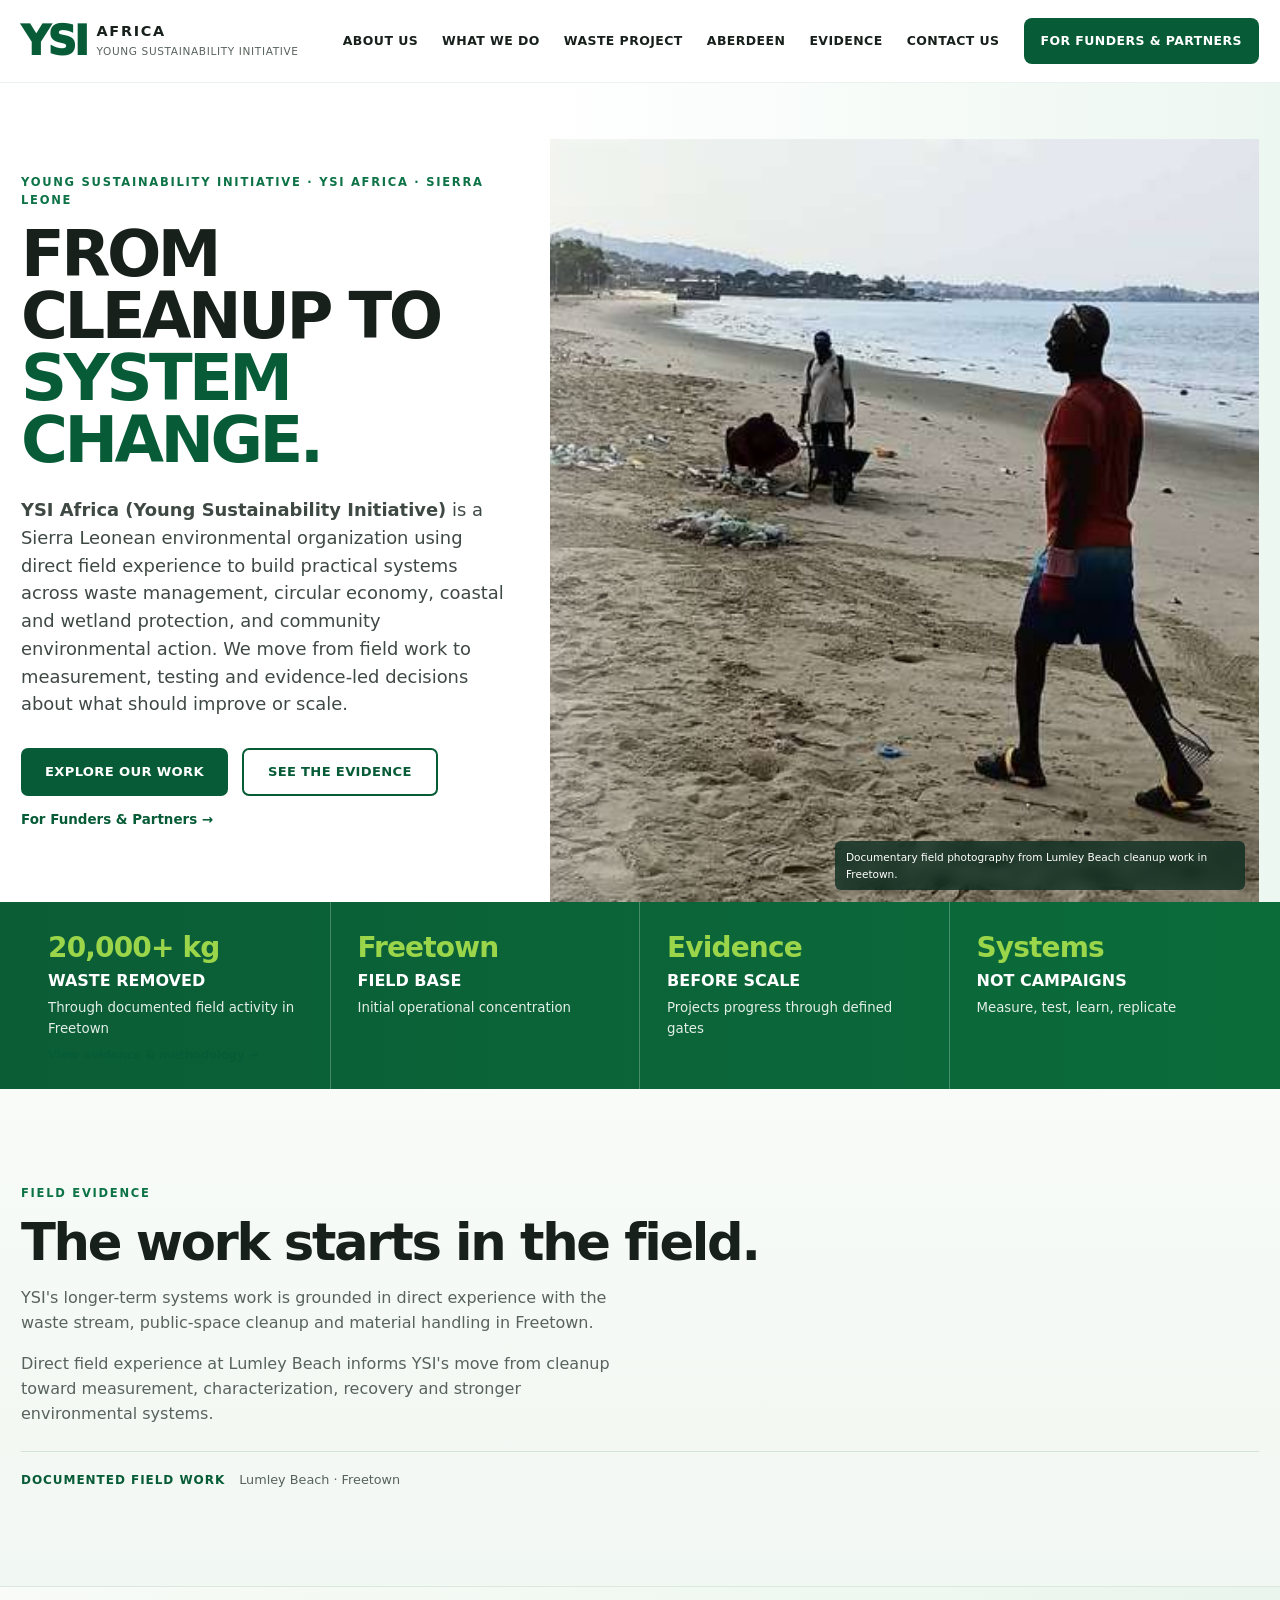
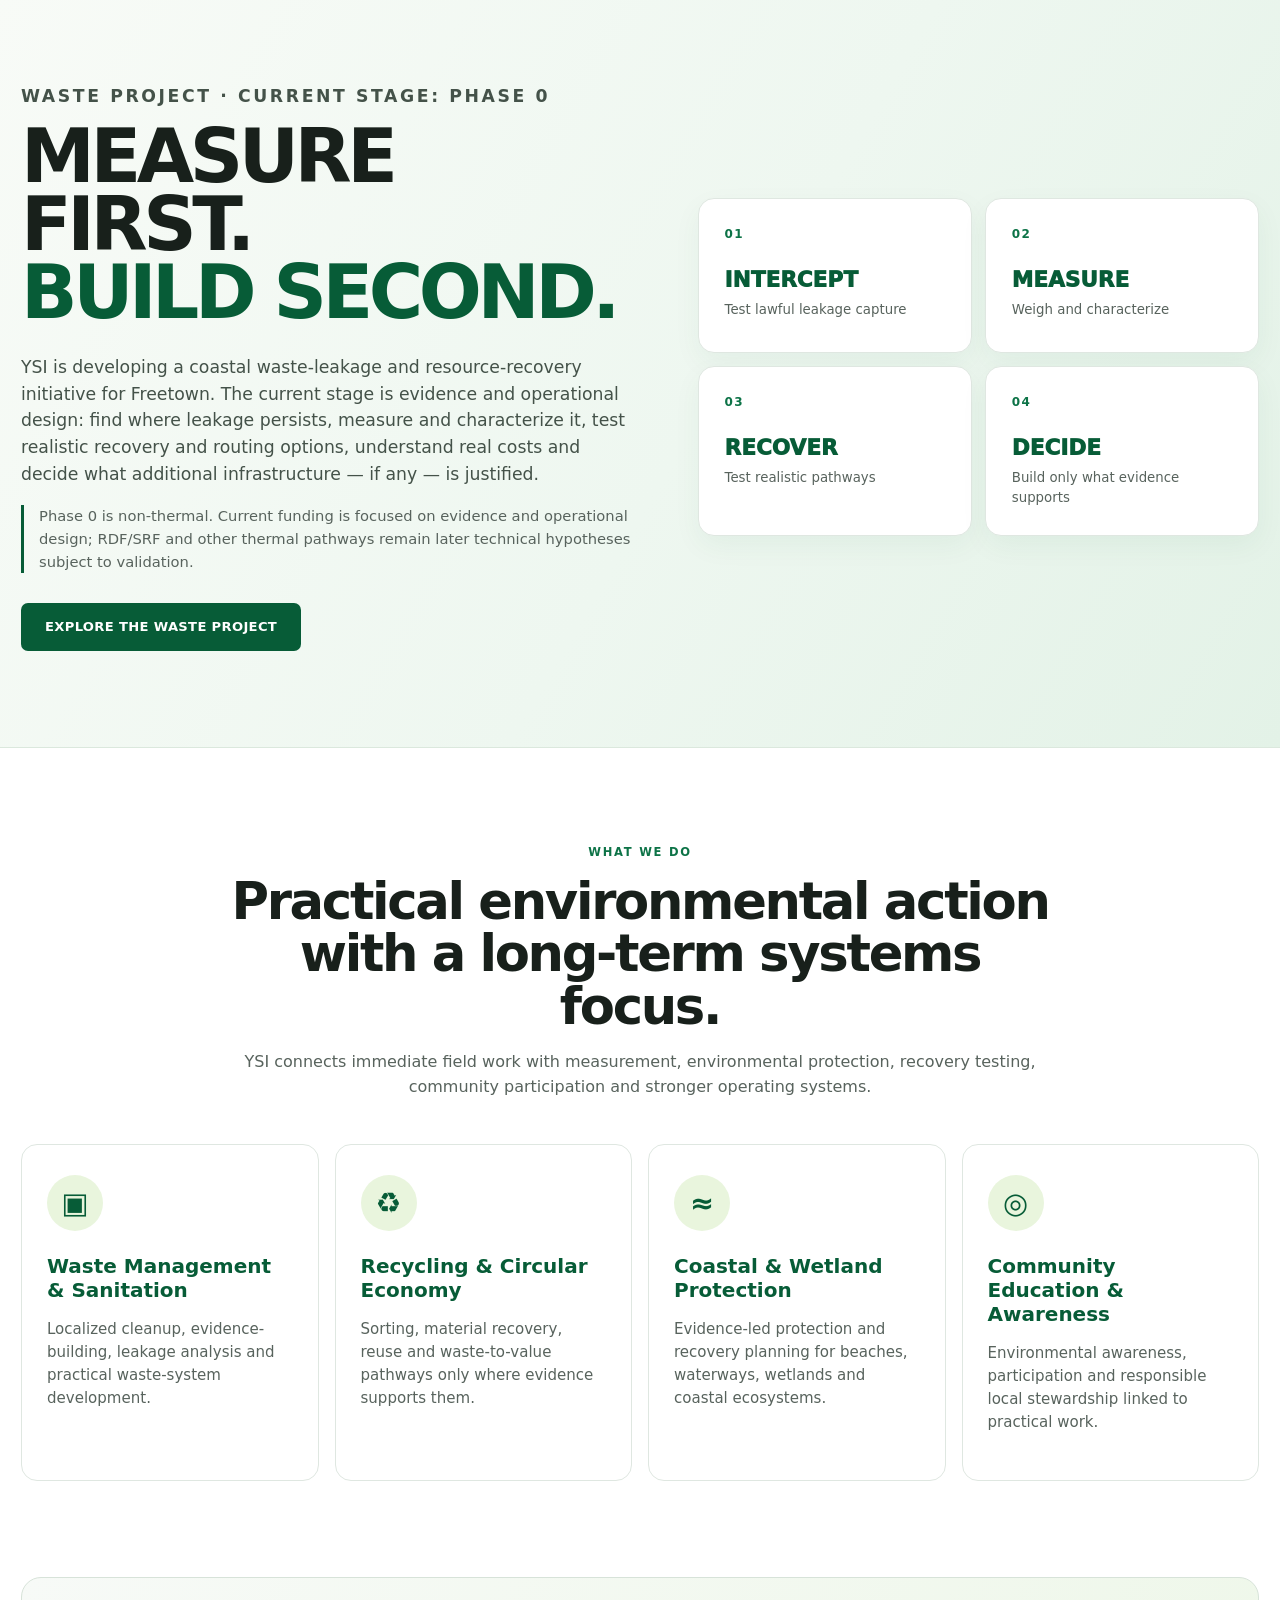
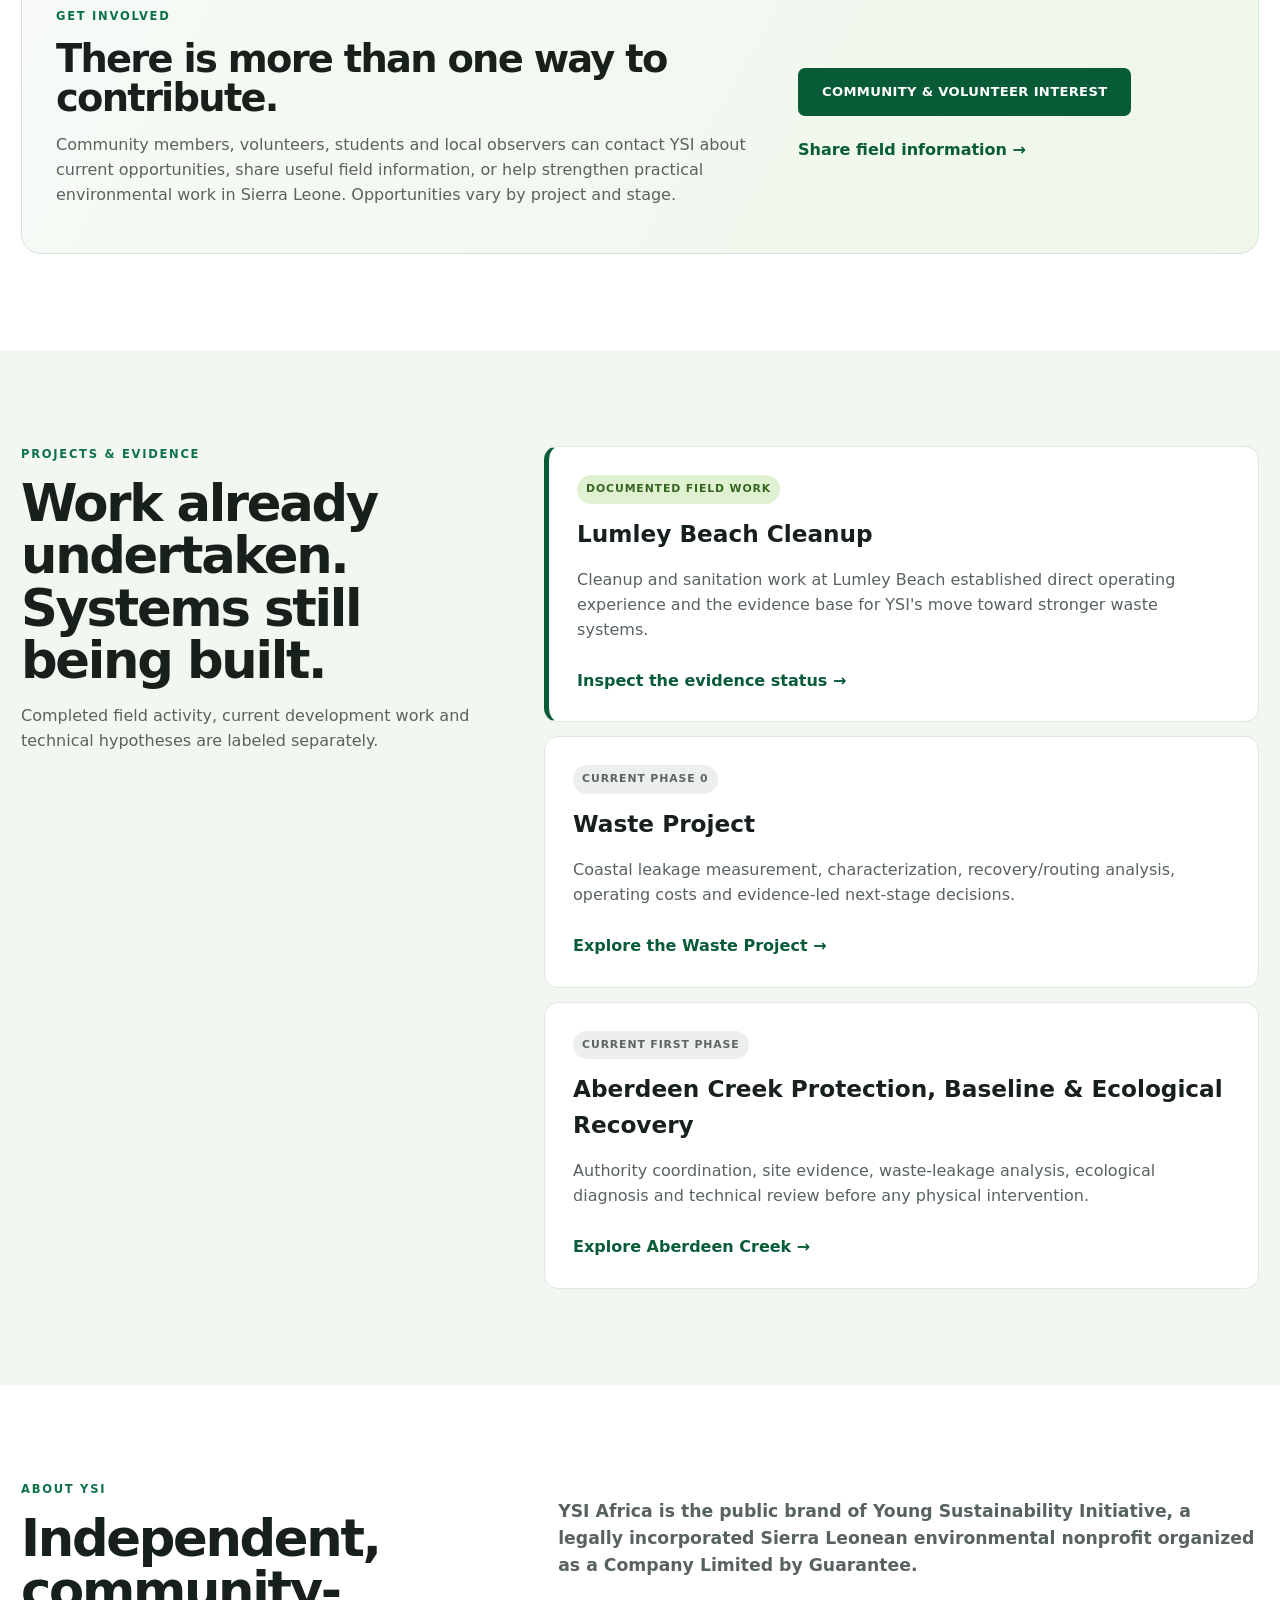
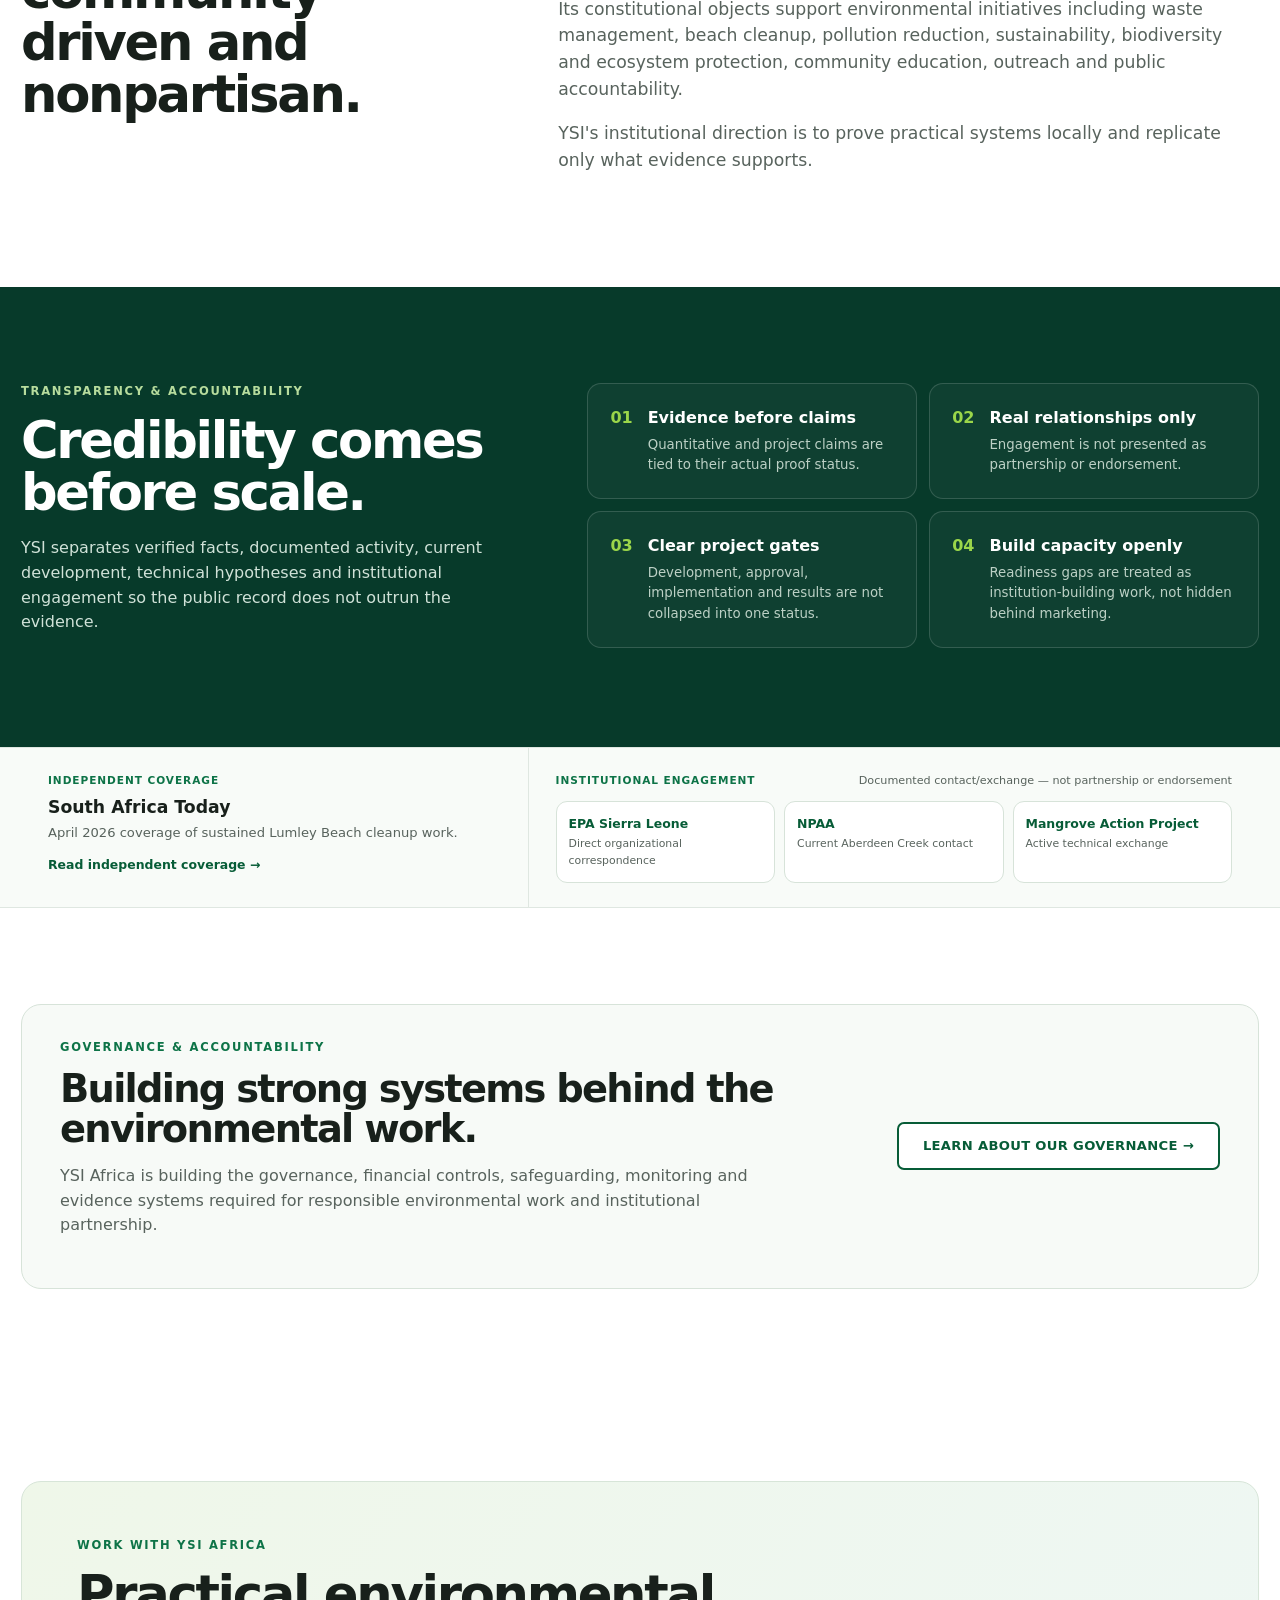
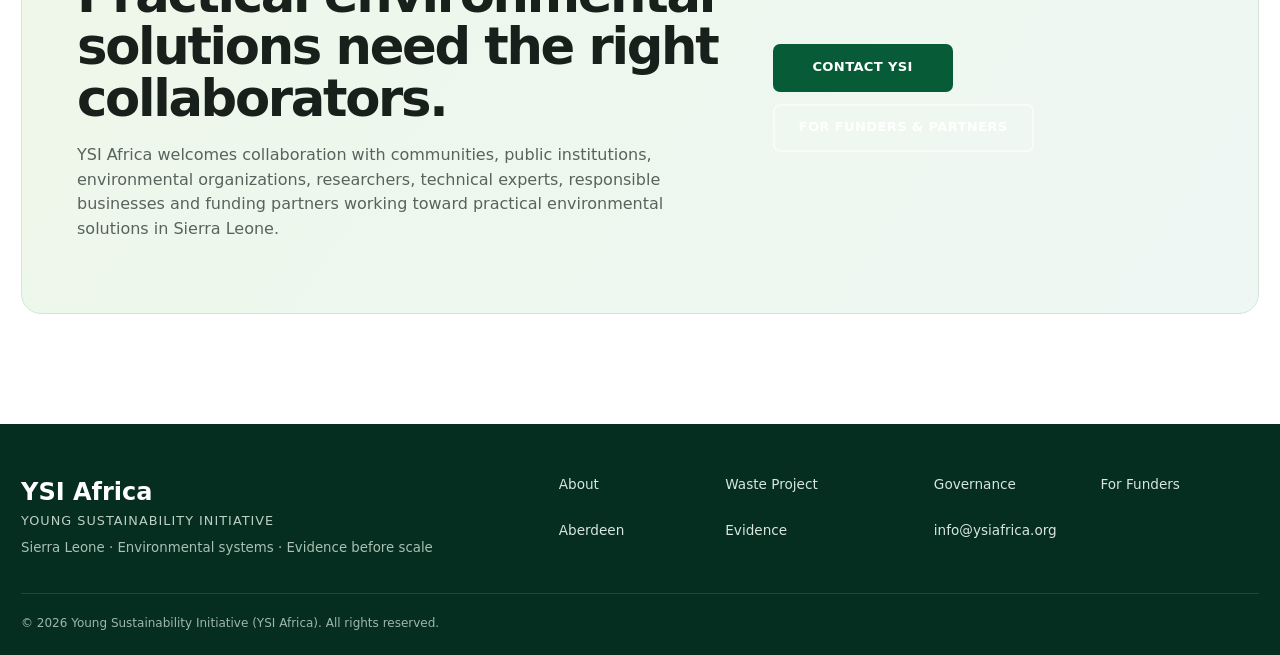
==== index.html @ 21063777 "Remove orphan image copy and donation disclaimers" ====
<!doctype html>
<html lang="en">
<head>
  <meta charset="utf-8">
  <meta name="viewport" content="width=device-width, initial-scale=1">
  <title>YSI Africa Sierra Leone | Young Sustainability Initiative</title>
  <meta name="description" content="Young Sustainability Initiative (YSI Africa) is a Sierra Leonean environmental nonprofit moving from documented field cleanup toward measurable waste, circular-economy, coastal and wetland systems in Freetown.">
  <meta name="robots" content="index,follow,max-image-preview:large,max-snippet:-1,max-video-preview:-1">
  <meta name="theme-color" content="#075c37">
  <link rel="canonical" href="https://ysiafrica.org/">
  <link rel="icon" href="/assets/images/favicon.svg" type="image/svg+xml">
  <link rel="stylesheet" href="styles.css?v=20260903-clean2">
  <link rel="stylesheet" href="flagship.css">
  <meta property="og:site_name" content="YSI Africa">
  <meta property="og:title" content="YSI Africa Sierra Leone | Young Sustainability Initiative">
  <meta property="og:description" content="From cleanup to system change: evidence-led environmental systems for Sierra Leone.">
  <meta property="og:type" content="website">
  <meta property="og:url" content="https://ysiafrica.org/">
  <meta property="og:image" content="https://ysiafrica.org/assets/images/ysi-hero-real.jpg?v=20260902realhero1">
  <meta name="twitter:card" content="summary_large_image">
  <meta name="twitter:title" content="YSI Africa Sierra Leone | Young Sustainability Initiative">
  <meta name="twitter:description" content="From cleanup to system change: evidence-led environmental systems for Sierra Leone.">
  <meta name="twitter:image" content="https://ysiafrica.org/assets/images/ysi-hero-real.jpg?v=20260902realhero1">
  <script type="application/ld+json">
  {
    "@context":"https://schema.org",
    "@graph":[
      {
        "@type":"NonprofitOrganization",
        "@id":"https://ysiafrica.org/#organization",
        "name":"Young Sustainability Initiative",
        "alternateName":"YSI Africa",
        "legalName":"Young Sustainability Initiative",
        "disambiguatingDescription":"Sierra Leone environmental organization operating publicly as YSI Africa; unrelated to other organizations and companies using the acronym YSI.",
        "url":"https://ysiafrica.org/",
        "logo":"https://ysiafrica.org/assets/images/favicon.svg",
        "image":"https://ysiafrica.org/assets/images/ysi-hero-real.jpg",
        "email":"info@ysiafrica.org",
        "sameAs":["https://www.linkedin.com/company/shea-salone/"],
        "founder":{"@type":"Person","name":"Trevor Young","sameAs":["https://www.linkedin.com/in/trevor-young-184b0017"]},
        "subjectOf":{"@type":"NewsArticle","headline":"Young Volunteers Clear 100 Days of Plastic Waste from Freetown’s Lumley Beach in Fight Against Pollution","url":"https://southafricatoday.net/africa/young-volunteers-clear-100-days-of-plastic-waste-from-freetowns-lumley-beach-in-fight-against-pollution/","datePublished":"2026-04-12","publisher":{"@type":"Organization","name":"South Africa Today"}},
        "description":"YSI Africa is the public brand of Young Sustainability Initiative, a Sierra Leonean environmental nonprofit building practical environmental systems from field evidence.",
        "areaServed":{"@type":"Country","name":"Sierra Leone"},
        "knowsAbout":["Waste management","Sanitation","Recycling","Circular economy","Coastal protection","Wetland protection","Environmental education","Resource recovery"]
      },
      {"@type":"WebSite","@id":"https://ysiafrica.org/#website","url":"https://ysiafrica.org/","name":"YSI Africa","alternateName":"Young Sustainability Initiative Sierra Leone","publisher":{"@id":"https://ysiafrica.org/#organization"},"inLanguage":"en"},
      {"@type":"WebPage","@id":"https://ysiafrica.org/#webpage","url":"https://ysiafrica.org/","name":"YSI Africa Sierra Leone | Young Sustainability Initiative","isPartOf":{"@id":"https://ysiafrica.org/#website"},"about":{"@id":"https://ysiafrica.org/#organization"},"inLanguage":"en"}
    ]
  }
  </script>
  <style>
    .institutional-proof-strip{background:#f8fbf8;border-bottom:1px solid var(--line)}
    .institutional-proof-grid{display:grid;grid-template-columns:.82fr 1.18fr}.coverage-proof,.engagement-proof{padding:24px 27px}.coverage-proof{border-right:1px solid var(--line)}
    .coverage-proof small,.engagement-head small{display:block;color:var(--green2);font-weight:900;text-transform:uppercase;letter-spacing:.09em;font-size:.66rem}.coverage-proof strong,.coverage-proof span{display:block}.coverage-proof strong{font-size:1.08rem;margin-top:5px}.coverage-proof span{color:var(--muted);font-size:.82rem;margin:3px 0 8px}.coverage-proof a{color:var(--green);font-weight:900;text-decoration:none;font-size:.78rem}
    .engagement-head{display:flex;align-items:baseline;justify-content:space-between;gap:15px;margin-bottom:11px}.engagement-head span{color:var(--muted);font-size:.7rem}.engagement-chips{display:grid;grid-template-columns:repeat(3,1fr);gap:9px}.engagement-chips>span{border:1px solid #d7e3d9;background:#fff;border-radius:11px;padding:12px}.engagement-chips b,.engagement-chips em{display:block}.engagement-chips b{color:var(--green);font-size:.78rem}.engagement-chips em{font-style:normal;color:var(--muted);font-size:.68rem;margin-top:3px}
    .impact-evidence-link{display:block;margin-top:8px;color:var(--green);font-size:.72rem;font-weight:900;text-decoration:none}.funder-readiness-home{background:#fff}.funder-readiness-card{border:1px solid #cdddcf;background:linear-gradient(120deg,#eef7e9,#f5faf5);border-radius:22px;padding:42px;display:grid;grid-template-columns:1.2fr .8fr;gap:40px;align-items:center}.funder-readiness-card h2{font-size:clamp(2rem,3.5vw,3.15rem)}.funder-readiness-card p:last-child{color:var(--muted);max-width:760px}.funder-readiness-actions{display:grid;gap:10px;justify-items:start}
    @media(max-width:1040px){.institutional-proof-grid,.funder-readiness-card{grid-template-columns:1fr}.coverage-proof{border-right:0;border-bottom:1px solid var(--line)}}
    @media(max-width:760px){.engagement-chips{grid-template-columns:1fr}.engagement-head{display:block}.engagement-head span{display:block;margin-top:4px}.coverage-proof,.engagement-proof{padding:20px}.funder-readiness-card{padding:28px 24px}}
  </style>
</head>
<body>
<a class="skip-link" href="#main">Skip to content</a>
<header class="header">
  <div class="wrap nav-wrap">
    <a class="brand" href="#top" aria-label="YSI Africa home"><span class="brand-ysi">YSI</span><span class="brand-africa">AFRICA</span><span class="brand-name">Young Sustainability Initiative</span></a>
    <button class="menu" aria-expanded="false" aria-controls="nav">Menu</button>
    <nav id="nav" class="nav" aria-label="Main navigation"><a href="about.html">About Us</a><a href="#work">What We Do</a><a href="flagship.html">Waste Project</a><a href="aberdeen.html">Aberdeen</a><a href="evidence.html">Evidence</a><a href="governance.html">Governance & Accountability</a><a class="nav-cta" href="funders.html">For Funders</a><a href="mailto:info@ysiafrica.org?subject=YSI%20Africa%20Inquiry">Contact Us</a></nav>
  </div>
</header>

<main id="main">
  <section class="hero" id="top">
    <div class="wrap hero-grid">
      <div class="hero-copy">
        <p class="eyebrow">Young Sustainability Initiative · YSI Africa · Sierra Leone</p>
        <h1>From cleanup to <span>system change.</span></h1>
        <p class="intro"><strong>YSI Africa (Young Sustainability Initiative)</strong> is a Sierra Leonean environmental organization using direct field experience to build measurable systems for waste interception, recovery, coastal protection and environmental learning. Its public record includes 20,000+ kg of waste removed through field activity in Freetown; the evidence page discloses the current proof status and the stronger monitoring standard now being built.</p>
        <div class="actions"><a class="btn btn-primary" href="funders.html">For Funders</a><a class="btn btn-secondary" href="evidence.html">See the Evidence</a></div>
      </div>
      <figure class="hero-photo"><img class="field-hero-image" src="/assets/images/ysi-hero-real.jpg" alt="Documentary field cleanup work at Lumley Beach in Freetown" loading="eager" decoding="async" fetchpriority="high"><figcaption>Documentary field photography from Lumley Beach cleanup work in Freetown.</figcaption></figure>
    </div>
  </section>

  <section class="impact-strip" id="impact" aria-label="Impact and operating priorities">
    <div class="wrap impact-grid">
      <div class="impact-item verified"><strong>20,000+ kg</strong><span>Waste removed</span><small>YSI public impact claim · evidence chain under reconstruction</small><a class="impact-evidence-link" href="evidence.html#impact-dossier">View the evidence →</a></div>
      <div class="impact-item"><strong>Freetown</strong><span>Field base</span><small>Initial operational concentration</small></div>
      <div class="impact-item"><strong>Evidence</strong><span>Before scale</span><small>Projects progress through defined gates</small></div>
      <div class="impact-item"><strong>Systems</strong><span>Not campaigns</span><small>Measure, test, learn, replicate</small></div>
    </div>
  </section>

  <section class="institutional-proof-strip" aria-label="Independent coverage and institutional engagement">
    <div class="wrap institutional-proof-grid">
      <div class="coverage-proof"><small>Independent coverage</small><strong>South Africa Today</strong><span>April 2026 coverage of sustained Lumley Beach cleanup work.</span><a href="https://southafricatoday.net/africa/young-volunteers-clear-100-days-of-plastic-waste-from-freetowns-lumley-beach-in-fight-against-pollution/" target="_blank" rel="noopener">Read independent coverage →</a></div>
      <div class="engagement-proof"><div class="engagement-head"><small>Institutional engagement</small><span>Documented contact/exchange — not partnership or endorsement</span></div><div class="engagement-chips"><span><b>EPA Sierra Leone</b><em>Direct organizational correspondence</em></span><span><b>NPAA</b><em>Current Aberdeen Creek contact</em></span><span><b>Mangrove Action Project</b><em>Active technical exchange</em></span></div></div>
    </div>
  </section>

  <section class="section field-evidence" aria-labelledby="field-evidence-title">
    <div class="wrap">
      <div class="field-evidence-copy"><p class="eyebrow">Field evidence</p><h2 id="field-evidence-title">The work starts in the field.</h2><p class="lede">YSI's longer-term systems work is grounded in direct experience with the waste stream, public-space cleanup and material handling in Freetown.</p><p>Direct field experience at Lumley Beach informs YSI's move from cleanup toward measurement, characterization, recovery and stronger environmental systems.</p><div class="field-proof"><strong>Documented field work</strong><span>Lumley Beach · Freetown</span></div></div>
      
    </div>
  </section>

  <section class="section flagship-home" aria-labelledby="flagship-home-title">
    <div class="wrap flagship-home-grid">
      <div class="flagship-home-copy"><p class="eyebrow">Waste Project · Current stage: Phase 0</p><h2 id="flagship-home-title">Measure first.<br><span>Build second.</span></h2><p>YSI is developing a coastal waste-leakage and resource-recovery initiative for Freetown. The current stage is evidence and operational design: find where leakage persists, measure and characterize it, test realistic recovery and routing options, understand real costs and decide what additional infrastructure — if any — is justified.</p><p class="flagship-home-note">Phase 0 is non-thermal. Current funding is focused on evidence and operational design; RDF/SRF and other thermal pathways remain later technical hypotheses subject to validation.</p><div class="actions"><a class="btn btn-primary" href="flagship.html">Explore the Waste Project</a></div></div>
      <div class="flagship-home-flow" aria-label="Waste Project process summary"><div><strong>01</strong><span>Intercept</span><small>Test lawful leakage capture</small></div><div><strong>02</strong><span>Measure</span><small>Weigh and characterize</small></div><div><strong>03</strong><span>Recover</span><small>Test realistic pathways</small></div><div><strong>04</strong><span>Decide</span><small>Build only what evidence supports</small></div></div>
    </div>
  </section>

  <section class="section" id="work">
    <div class="wrap"><div class="section-head"><p class="eyebrow">What we do</p><h2>Practical environmental action with a long-term systems focus.</h2><p>YSI connects immediate field work with measurement, environmental protection, recovery testing, community participation and stronger operating systems.</p></div>
      <div class="cards four"><article class="card"><div class="icon">▣</div><h3>Waste Management & Sanitation</h3><p>Localized cleanup, evidence-building, leakage analysis and practical waste-system development.</p></article><article class="card"><div class="icon">♻</div><h3>Recycling & Circular Economy</h3><p>Sorting, material recovery, reuse and waste-to-value pathways only where evidence supports them.</p></article><article class="card"><div class="icon">≈</div><h3>Coastal & Wetland Protection</h3><p>Evidence-led protection and recovery planning for beaches, waterways, wetlands and coastal ecosystems.</p></article><article class="card"><div class="icon">◎</div><h3>Community Education & Awareness</h3><p>Environmental awareness, participation and responsible local stewardship linked to practical work.</p></article></div>
    </div>
  </section>

  <section class="section soft" id="projects">
    <div class="wrap project-layout"><div><p class="eyebrow">Projects & evidence</p><h2>Work already undertaken. Systems still being built.</h2><p class="lede">Completed field activity, current development work and technical hypotheses are labeled separately.</p></div>
      <div class="project-stack"><article class="project featured"><span class="pill">Documented field work</span><h3>Lumley Beach Cleanup</h3><p>Cleanup and sanitation work at Lumley Beach established direct operating experience and the evidence base for YSI's move toward stronger waste systems.</p><a class="text-link" href="evidence.html#impact-dossier">Inspect the evidence status →</a></article><article class="project"><span class="pill dev">Current first phase</span><h3>Aberdeen Creek Protection, Baseline & Ecological Recovery</h3><p>Authority coordination, site evidence, waste-leakage analysis, ecological diagnosis and technical review before any physical intervention.</p><a class="text-link" href="aberdeen.html">Explore Aberdeen Creek →</a></article><article class="project"><span class="pill dev">Current Phase 0</span><h3>Waste Project</h3><p>Coastal leakage measurement, characterization, recovery/routing analysis, operating costs and evidence-led next-stage decisions.</p><a class="text-link" href="flagship.html">Explore the Waste Project →</a></article></div>
    </div>
  </section>

  <section class="section" id="about"><div class="wrap split"><div><p class="eyebrow">About YSI</p><h2>Independent, community-driven and nonpartisan.</h2></div><div class="body-copy"><p><strong>YSI Africa is the public brand of Young Sustainability Initiative, a legally incorporated Sierra Leonean environmental nonprofit organized as a Company Limited by Guarantee.</strong></p><p>Its constitutional objects support environmental initiatives including waste management, beach cleanup, pollution reduction, sustainability, biodiversity and ecosystem protection, community education, outreach and public accountability.</p><p>YSI's institutional direction is to prove practical systems locally and replicate only what evidence supports.</p></div></div></section>

  <section class="section dark" id="transparency"><div class="wrap transparency-grid"><div><p class="eyebrow light">Transparency & accountability</p><h2>Credibility comes before scale.</h2><p>YSI separates verified facts, documented activity, current development, technical hypotheses and institutional engagement so the public record does not outrun the evidence.</p></div><div class="principles"><div><b>01</b><span><strong>Evidence before claims</strong><small>Quantitative and project claims are tied to their actual proof status.</small></span></div><div><b>02</b><span><strong>Real relationships only</strong><small>Engagement is not presented as partnership or endorsement.</small></span></div><div><b>03</b><span><strong>Clear project gates</strong><small>Development, approval, implementation and results are not collapsed into one status.</small></span></div><div><b>04</b><span><strong>Build capacity openly</strong><small>Readiness gaps are treated as institution-building work, not hidden behind marketing.</small></span></div></div></div></section>

  <section class="section funder-readiness-home"><div class="wrap funder-readiness-card"><div><p class="eyebrow">Governance & accountability</p><h2>Can YSI receive institutional funding and account for it?</h2><p>Review YSI's legal record, leadership, internal controls, safeguarding, monitoring architecture, open readiness items and forwardable funder materials in one place.</p></div><div class="funder-readiness-actions"><a class="btn btn-primary" href="governance.html">Governance & Accountability</a><a class="btn btn-secondary" href="funders.html">For Funders</a></div></div></section>

  <section class="section contact" id="contact"><div class="wrap contact-box"><div><p class="eyebrow">Institutional contact</p><h2>Funding, technical partnership and due diligence.</h2><p>Institutional funders, technical experts, public institutions, research organizations and responsible private-sector counterparts can begin through YSI's dedicated funder pathway or organizational inbox.</p></div><div class="contact-actions"><a class="btn btn-primary light-btn" href="funders.html#partner">Institutional inquiry</a><a class="btn btn-secondary" href="mailto:info@ysiafrica.org?subject=YSI%20Africa%20Inquiry">Email YSI</a><span>info@ysiafrica.org</span></div></div></section>
</main>

<footer class="footer"><div class="wrap footer-grid"><div><strong>YSI Africa</strong><span>Young Sustainability Initiative</span><small>Sierra Leone · Environmental systems · Evidence before scale</small></div><div class="footer-links"><a href="about.html">About</a><a href="flagship.html">Waste Project</a><a href="aberdeen.html">Aberdeen</a><a href="evidence.html">Evidence</a></div><div class="footer-links"><a href="governance.html">Governance</a><a href="funders.html">For Funders</a><a href="mailto:info@ysiafrica.org">info@ysiafrica.org</a></div></div><div class="wrap copyright">© 2026 Young Sustainability Initiative (YSI Africa). All rights reserved.</div></footer>
<script src="script.js?v=20260903-clean2"></script>
</body>
</html>
---- styles.css ----
:root{--green:#075c37;--green2:#0d7347;--dark:#073a2a;--lime:#9bd64a;--ink:#18201b;--muted:#58635d;--line:#dfe7e1;--soft:#f3f7f2;--white:#fff;--max:1280px}*{box-sizing:border-box}html{scroll-behavior:smooth}body{margin:0;font-family:Inter,ui-sans-serif,system-ui,-apple-system,BlinkMacSystemFont,"Segoe UI",sans-serif;color:var(--ink);background:#fff;line-height:1.55}a{color:inherit}.wrap{width:min(var(--max),calc(100% - 42px));margin:auto}.skip-link{position:absolute;left:-9999px}.skip-link:focus{left:16px;top:16px;z-index:99;background:#fff;padding:10px 14px;border-radius:10px}.header{position:sticky;top:0;z-index:20;background:rgba(255,255,255,.95);backdrop-filter:blur(12px);border-bottom:1px solid rgba(7,92,55,.08)}.nav-wrap{min-height:82px;display:flex;align-items:center;justify-content:space-between;gap:24px}.brand{text-decoration:none;display:grid;grid-template-columns:auto auto;column-gap:10px;align-items:center;line-height:.9}.brand-ysi{grid-row:1/3;color:var(--green);font-size:2.5rem;font-weight:950;letter-spacing:-.06em}.brand-africa{font-size:.9rem;font-weight:900;letter-spacing:.12em}.brand-name{font-size:.66rem;color:var(--muted);text-transform:uppercase;letter-spacing:.06em;margin-top:5px}.nav{display:flex;align-items:center;gap:24px;font-size:.78rem;font-weight:800;text-transform:uppercase;letter-spacing:.035em}.nav a{text-decoration:none}.nav a:hover{color:var(--green2)}.nav-cta{background:var(--green);color:#fff!important;padding:13px 17px;border-radius:8px}.menu{display:none;border:1px solid var(--line);background:#fff;border-radius:999px;padding:10px 14px;font-weight:800}.hero{padding:56px 0 0;background:linear-gradient(90deg,#fff 0,#fff 42%,#edf7f1 100%)}.hero-grid{display:grid;grid-template-columns:.82fr 1.18fr;min-height:530px;align-items:center;gap:36px}.hero-copy{padding:35px 0 70px}.eyebrow{text-transform:uppercase;letter-spacing:.15em;font-size:.72rem;font-weight:900;color:var(--green2);margin:0 0 13px}.hero h1{font-size:clamp(3rem,5vw,5.1rem);line-height:.97;letter-spacing:-.055em;margin:0 0 25px;text-transform:uppercase}.hero h1 span{color:var(--green)}.intro{font-size:1.12rem;max-width:650px;color:#3f4944}.actions{display:flex;gap:14px;flex-wrap:wrap;margin-top:30px}.btn{display:inline-flex;align-items:center;justify-content:center;min-height:48px;padding:0 24px;border-radius:7px;text-decoration:none;font-weight:900;text-transform:uppercase;letter-spacing:.025em;font-size:.82rem}.btn-primary{background:var(--green);color:#fff}.btn-secondary{border:2px solid var(--green);color:var(--green);background:#fff}.hero-photo{align-self:stretch;margin:0;position:relative;overflow:hidden;min-height:530px;background:#dfe9df}.hero-photo img{position:absolute;inset:0;width:100%;height:100%;object-fit:cover}.hero-photo:after{content:"";position:absolute;inset:0;background:linear-gradient(90deg,rgba(255,255,255,.28),transparent 25%)}.hero-photo figcaption{position:absolute;z-index:2;right:14px;bottom:12px;max-width:410px;background:rgba(4,39,27,.73);color:#fff;padding:8px 11px;border-radius:6px;font-size:.66rem;backdrop-filter:blur(6px)}.impact-strip{background:linear-gradient(90deg,#0b5d36,#0b6c3a);color:#fff}.impact-grid{display:grid;grid-template-columns:repeat(4,1fr)}.impact-item{padding:24px 27px;border-right:1px solid rgba(255,255,255,.25)}.impact-item:last-child{border-right:0}.impact-item strong,.impact-item span,.impact-item small{display:block}.impact-item strong{font-size:1.75rem;color:var(--lime);letter-spacing:-.03em}.impact-item span{font-weight:900;text-transform:uppercase}.impact-item small{color:#e3eee8;margin-top:4px}.section{padding:96px 0}.section-head{text-align:center;max-width:820px;margin:0 auto 45px}.section h2{font-size:clamp(2.2rem,4vw,3.7rem);line-height:1.02;letter-spacing:-.045em;margin:0 0 18px}.section-head>p:last-child,.lede,.body-copy,.project p{color:var(--muted)}.cards{display:grid;gap:16px}.four{grid-template-columns:repeat(4,1fr)}.card{border:1px solid var(--line);border-radius:16px;padding:30px 25px;background:#fff;min-height:270px}.icon{width:56px;height:56px;border-radius:50%;display:grid;place-items:center;background:#e9f5dd;color:var(--green);font-size:1.8rem;font-weight:900;margin-bottom:23px}.card h3{font-size:1.25rem;line-height:1.2;color:var(--green);margin:0 0 12px}.card p{color:var(--muted);font-size:.94rem}.soft{background:var(--soft)}.project-layout{display:grid;grid-template-columns:.78fr 1.22fr;gap:66px;align-items:start}.project-stack{display:grid;gap:14px}.project{background:#fff;border:1px solid var(--line);border-radius:14px;padding:28px}.project.featured{border-left:5px solid var(--green)}.project h3{font-size:1.45rem;margin:12px 0 7px}.pill{display:inline-block;background:#dff1d1;color:#35651e;border-radius:999px;padding:6px 9px;font-size:.68rem;font-weight:900;text-transform:uppercase;letter-spacing:.08em}.pill.alt{background:#d8efeb;color:#0d6254}.pill.dev{background:#ecefed;color:#5c6661}.split{display:grid;grid-template-columns:.8fr 1.2fr;gap:70px}.body-copy{font-size:1.08rem}.dark{background:var(--dark);color:#fff}.eyebrow.light{color:#b7dc9d}.transparency-grid{display:grid;grid-template-columns:.85fr 1.15fr;gap:70px;align-items:start}.dark p{color:#d0e2d8}.principles{display:grid;grid-template-columns:repeat(2,1fr);gap:12px}.principles>div{border:1px solid rgba(255,255,255,.15);border-radius:14px;padding:22px;display:flex;gap:15px;background:rgba(255,255,255,.035)}.principles b{color:var(--lime)}.principles strong,.principles small{display:block}.principles small{color:#bcd0c5;margin-top:4px}.contact{padding-bottom:110px}.contact-box{background:linear-gradient(125deg,#eff7e9,#eef7f4);border:1px solid #d7e5d8;border-radius:20px;padding:55px;display:grid;grid-template-columns:1.2fr .8fr;gap:50px;align-items:center}.contact-box p:last-child{color:var(--muted)}.contact-actions{display:grid;gap:12px;justify-items:start}.light-btn{min-width:180px}.contact-actions span{font-size:.9rem;color:var(--green);font-weight:800}.footer{background:#052d20;color:#fff;padding:50px 0 23px}.footer-grid{display:grid;grid-template-columns:1.2fr .8fr .8fr;gap:50px}.footer-grid strong,.footer-grid span,.footer-grid small{display:block}.footer-grid strong{font-size:1.5rem}.footer-grid span{font-size:.8rem;text-transform:uppercase;letter-spacing:.08em;color:#bdd0c4}.footer-grid small{color:#a9c0b3;margin-top:7px}.footer-links{display:grid;grid-template-columns:repeat(2,1fr);gap:8px}.footer-links a{text-decoration:none;color:#d8e6de;font-size:.85rem}.copyright{border-top:1px solid rgba(255,255,255,.12);margin-top:34px;padding-top:20px;color:#9fb7aa;font-size:.75rem}

/* Flagship project */
.flagship-hero{padding:82px 0 70px;background:linear-gradient(120deg,#f9fcf8 0,#eef7f0 60%,#dff0e3 100%)}.flagship-hero-grid{display:grid;grid-template-columns:1.25fr .75fr;gap:58px;align-items:center}.flagship-hero h1{font-size:clamp(3rem,6vw,5.7rem);line-height:.94;letter-spacing:-.06em;text-transform:uppercase;margin:0 0 26px}.flagship-hero h1 span{color:var(--green)}.flagship-intro{font-size:1.17rem;max-width:790px;color:#3f4d45}.flagship-tags{display:flex;flex-wrap:wrap;gap:8px;margin-top:27px}.flagship-tags span{border:1px solid #bfd5c4;background:rgba(255,255,255,.72);border-radius:999px;padding:8px 12px;font-size:.73rem;font-weight:900;text-transform:uppercase;letter-spacing:.05em;color:#315944}.flagship-callout{background:var(--dark);color:#fff;border-radius:24px;padding:38px;box-shadow:0 24px 60px rgba(6,56,34,.16)}.flagship-callout small{display:block;color:var(--lime);font-weight:900;letter-spacing:.12em;margin-bottom:13px}.flagship-callout strong{display:block;font-size:2rem;line-height:1.08;letter-spacing:-.035em}.flagship-callout p{color:#cfe0d6;margin-bottom:0}.tight-section{padding:55px 0}.flagship-split{align-items:start}.compact-copy p{margin-top:0;margin-bottom:18px}.flagship-head{max-width:900px}.step-num{font-size:.73rem;font-weight:950;letter-spacing:.1em;color:var(--green2);margin-bottom:26px}.flagship-cards .card{min-height:235px}.flagship-dark-grid{display:grid;grid-template-columns:.8fr 1.2fr;gap:70px;align-items:start}.flow-columns{display:grid;grid-template-columns:1fr 1fr;gap:14px}.flow-columns>div{border:1px solid rgba(255,255,255,.15);border-radius:16px;padding:27px;background:rgba(255,255,255,.04)}.flow-columns h3{color:var(--lime);text-transform:uppercase;letter-spacing:.05em;margin:0 0 10px}.flow-columns p{margin:0}.flagship-proof-grid{display:grid;grid-template-columns:.8fr 1.2fr;gap:70px;align-items:start}.clean-list{margin:0;padding:0;list-style:none;display:grid;gap:10px}.clean-list li{position:relative;padding:15px 18px 15px 47px;border:1px solid var(--line);border-radius:12px;background:#fff;color:#46554d}.clean-list li:before{content:"✓";position:absolute;left:17px;top:13px;color:var(--green);font-weight:950}.flagship-status{padding-top:40px;padding-bottom:110px}.text-link{display:inline-block;margin-top:10px;font-weight:900;color:var(--green);text-decoration:none}.text-link:hover{text-decoration:underline}

@media(max-width:1040px){.nav{gap:14px;font-size:.7rem}.hero-grid{grid-template-columns:1fr}.hero-copy{padding-bottom:30px}.hero-photo{min-height:480px}.four{grid-template-columns:repeat(2,1fr)}.project-layout,.split,.transparency-grid{grid-template-columns:1fr}.impact-grid{grid-template-columns:repeat(2,1fr)}.impact-item:nth-child(2){border-right:0}.contact-box{grid-template-columns:1fr}.flagship-hero-grid,.flagship-dark-grid,.flagship-proof-grid{grid-template-columns:1fr}.flagship-hero{padding-top:60px}.flow-columns{grid-template-columns:1fr 1fr}}
@media(max-width:760px){.wrap{width:min(var(--max),calc(100% - 28px))}.nav-wrap{min-height:70px}.brand-name{display:none}.brand-ysi{font-size:2rem}.menu{display:block}.nav{display:none;position:absolute;left:14px;right:14px;top:70px;flex-direction:column;align-items:stretch;background:#fff;border:1px solid var(--line);border-radius:14px;padding:14px;box-shadow:0 18px 45px rgba(0,0,0,.1)}.nav.open{display:flex}.nav a{padding:8px}.nav-cta{text-align:center}.hero{padding-top:26px}.hero-grid{gap:12px}.hero h1{font-size:clamp(2.7rem,14vw,4rem)}.hero-photo{min-height:330px}.hero-photo figcaption{left:8px;right:8px;font-size:.61rem}.impact-grid,.four,.principles,.footer-grid{grid-template-columns:1fr}.impact-item{border-right:0;border-bottom:1px solid rgba(255,255,255,.18)}.section{padding:72px 0}.project-layout,.split,.transparency-grid{gap:35px}.contact-box{padding:35px 25px}.footer-links{grid-template-columns:1fr 1fr}.flagship-hero{padding:48px 0}.flagship-hero-grid{gap:28px}.flagship-hero h1{font-size:clamp(2.65rem,13vw,4.2rem)}.flagship-callout{padding:28px}.flagship-callout strong{font-size:1.6rem}.flagship-tags{gap:6px}.flagship-tags span{font-size:.65rem}.tight-section{padding:30px 0}.flow-columns,.flagship-dark-grid,.flagship-proof-grid{grid-template-columns:1fr;gap:16px}.flagship-status{padding-bottom:75px}}


/* Documentary field evidence */
.field-evidence{background:linear-gradient(180deg,#f8fbf7 0,#f1f7f2 100%)}
.field-evidence-grid{display:grid;grid-template-columns:.72fr 1.28fr;gap:52px;align-items:center}
.field-evidence-copy h2{margin-bottom:18px}
.field-evidence-copy>p:not(.eyebrow){color:var(--muted);max-width:620px}
.field-proof{display:flex;flex-wrap:wrap;gap:9px 14px;align-items:center;margin-top:25px;padding-top:18px;border-top:1px solid #d5e2d7}
.field-proof strong{color:var(--green);font-size:.75rem;text-transform:uppercase;letter-spacing:.08em}
.field-proof span{color:var(--muted);font-size:.8rem}



.flagship-field-evidence{background:#fff;border-top:1px solid #edf2ed;border-bottom:1px solid #edf2ed}
@media(max-width:1040px){.field-evidence-grid{grid-template-columns:1fr;gap:28px}.field-evidence-copy>p:not(.eyebrow){max-width:800px}}
@media(max-width:760px){.field-evidence{padding:62px 0}}
---- flagship.css ----
.flagship-home{background:linear-gradient(120deg,#f8fbf7 0,#eef7f0 55%,#e3f2e7 100%);border-top:1px solid #dbe8dd;border-bottom:1px solid #dbe8dd}.flagship-home-grid{display:grid;grid-template-columns:1.05fr .95fr;gap:56px;align-items:center}.flagship-home-copy h2{font-size:clamp(3rem,5.8vw,5.8rem);line-height:.92;letter-spacing:-.06em;text-transform:uppercase;margin:0 0 26px}.flagship-home-copy h2 span{color:var(--green)}.flagship-home-copy>p{font-size:1.08rem;max-width:720px;color:#445249}.flagship-home-note{font-size:.92rem!important;padding-left:15px;border-left:3px solid var(--green);color:var(--muted)!important}.flagship-home-flow{display:grid;grid-template-columns:1fr 1fr;gap:13px}.flagship-home-flow>div{background:#fff;border:1px solid var(--line);border-radius:16px;padding:26px;min-height:155px;box-shadow:0 10px 28px rgba(7,92,55,.05)}.flagship-home-flow strong,.flagship-home-flow span,.flagship-home-flow small{display:block}.flagship-home-flow strong{color:var(--green2);font-size:.75rem;letter-spacing:.12em;margin-bottom:25px}.flagship-home-flow span{font-size:1.35rem;font-weight:950;text-transform:uppercase;color:var(--green);line-height:1.05}.flagship-home-flow small{color:var(--muted);margin-top:8px}.process-section{background:#fff}.sixteen-grid{display:grid;grid-template-columns:repeat(4,1fr);gap:14px}.process-card{border:1px solid var(--line);border-radius:15px;padding:24px 21px;background:#fff;min-height:190px;position:relative}.process-card b{display:block;color:var(--green2);font-size:.72rem;letter-spacing:.12em;margin-bottom:23px}.process-card h3{margin:0 0 9px;color:var(--green);font-size:1.18rem;line-height:1.08;text-transform:uppercase}.process-card p{margin:0;color:var(--muted);font-size:.89rem}.process-card.loop-card{background:#eff7e9;border-color:#bcd6a8}.process-card.network-card{background:var(--dark);border-color:var(--dark)}.process-card.network-card b{color:var(--lime)}.process-card.network-card h3{color:#fff}.process-card.network-card p{color:#cfe0d6}.energy-loop{margin-top:25px;padding:18px 20px;border:1px solid rgba(255,255,255,.18);border-radius:13px;color:#fff;font-weight:900;line-height:1.5;letter-spacing:.02em;background:rgba(255,255,255,.04)}
@media(max-width:1040px){.flagship-home-grid{grid-template-columns:1fr;gap:35px}.sixteen-grid{grid-template-columns:repeat(2,1fr)}}
@media(max-width:760px){.flagship-home-copy h2{font-size:clamp(2.7rem,14vw,4.2rem)}.flagship-home-flow,.sixteen-grid{grid-template-columns:1fr}.flagship-home-flow>div,.process-card{min-height:auto}.energy-loop{font-size:.82rem}}
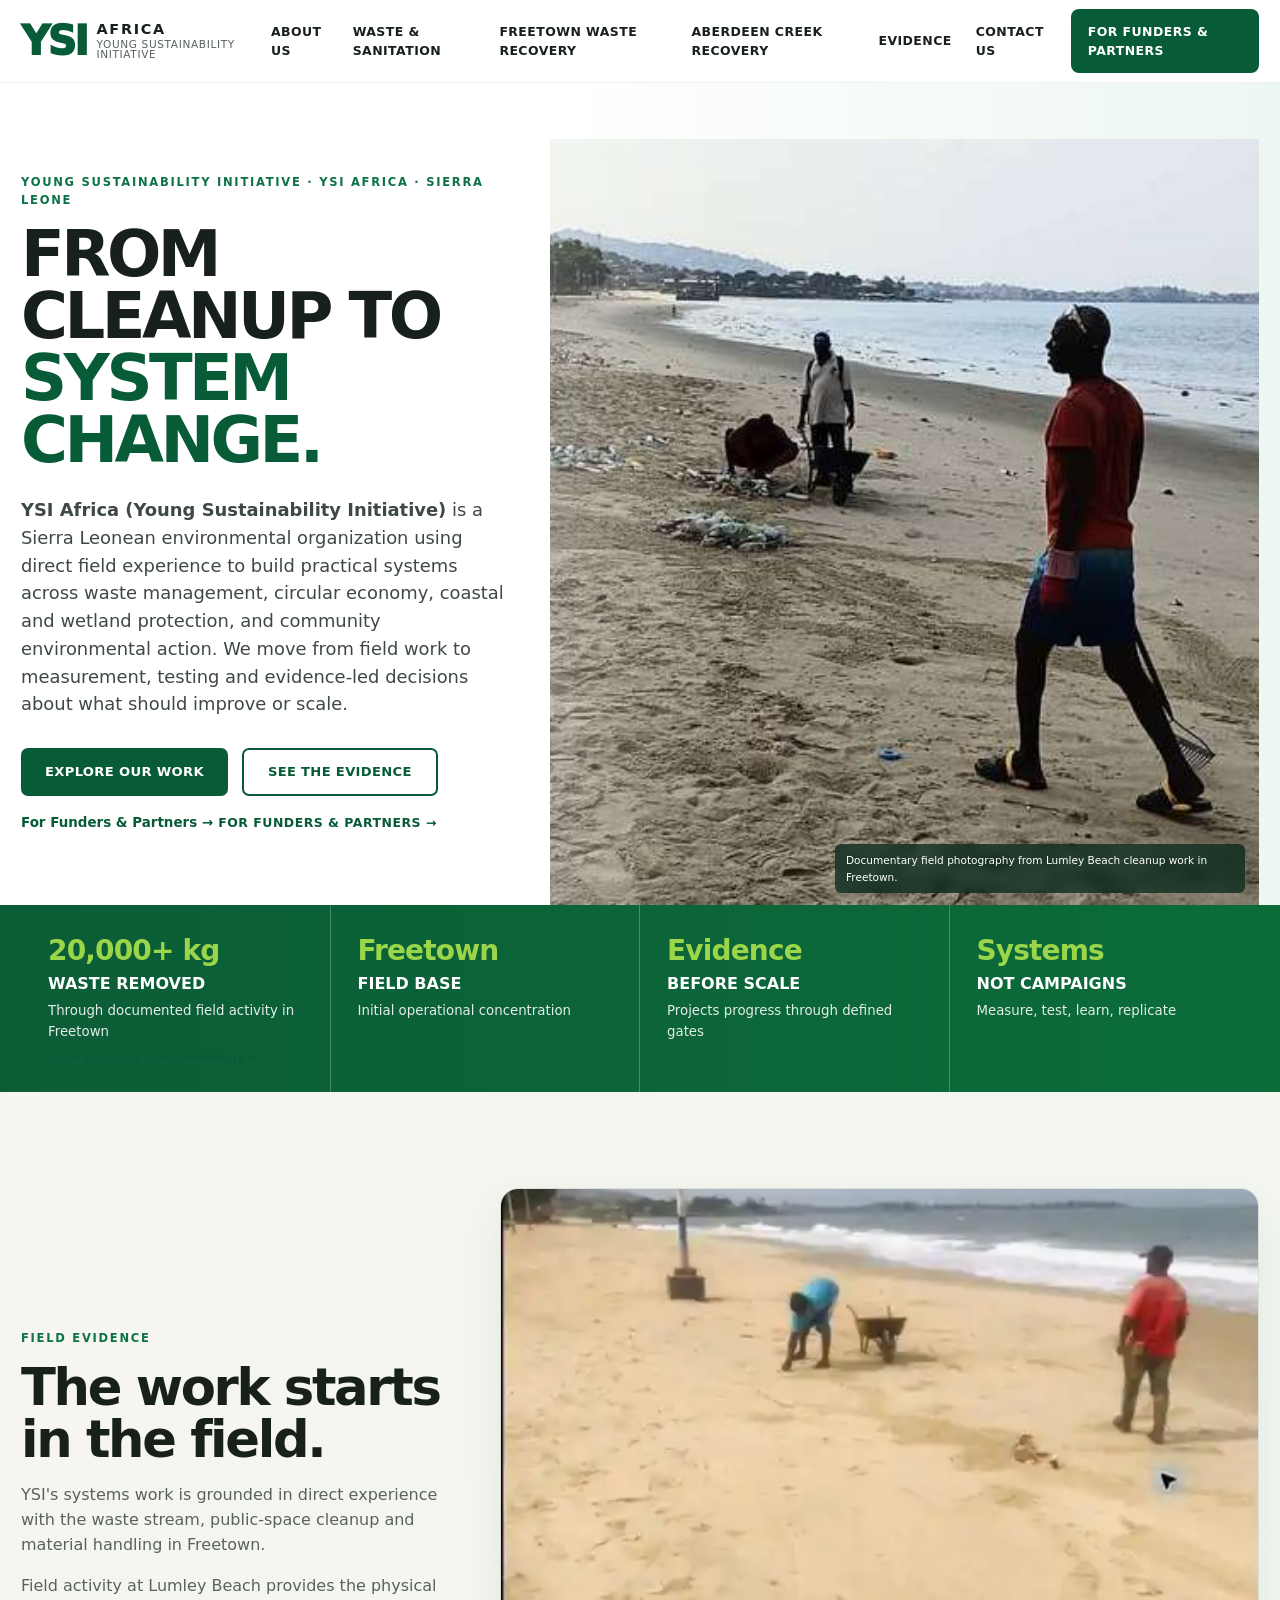
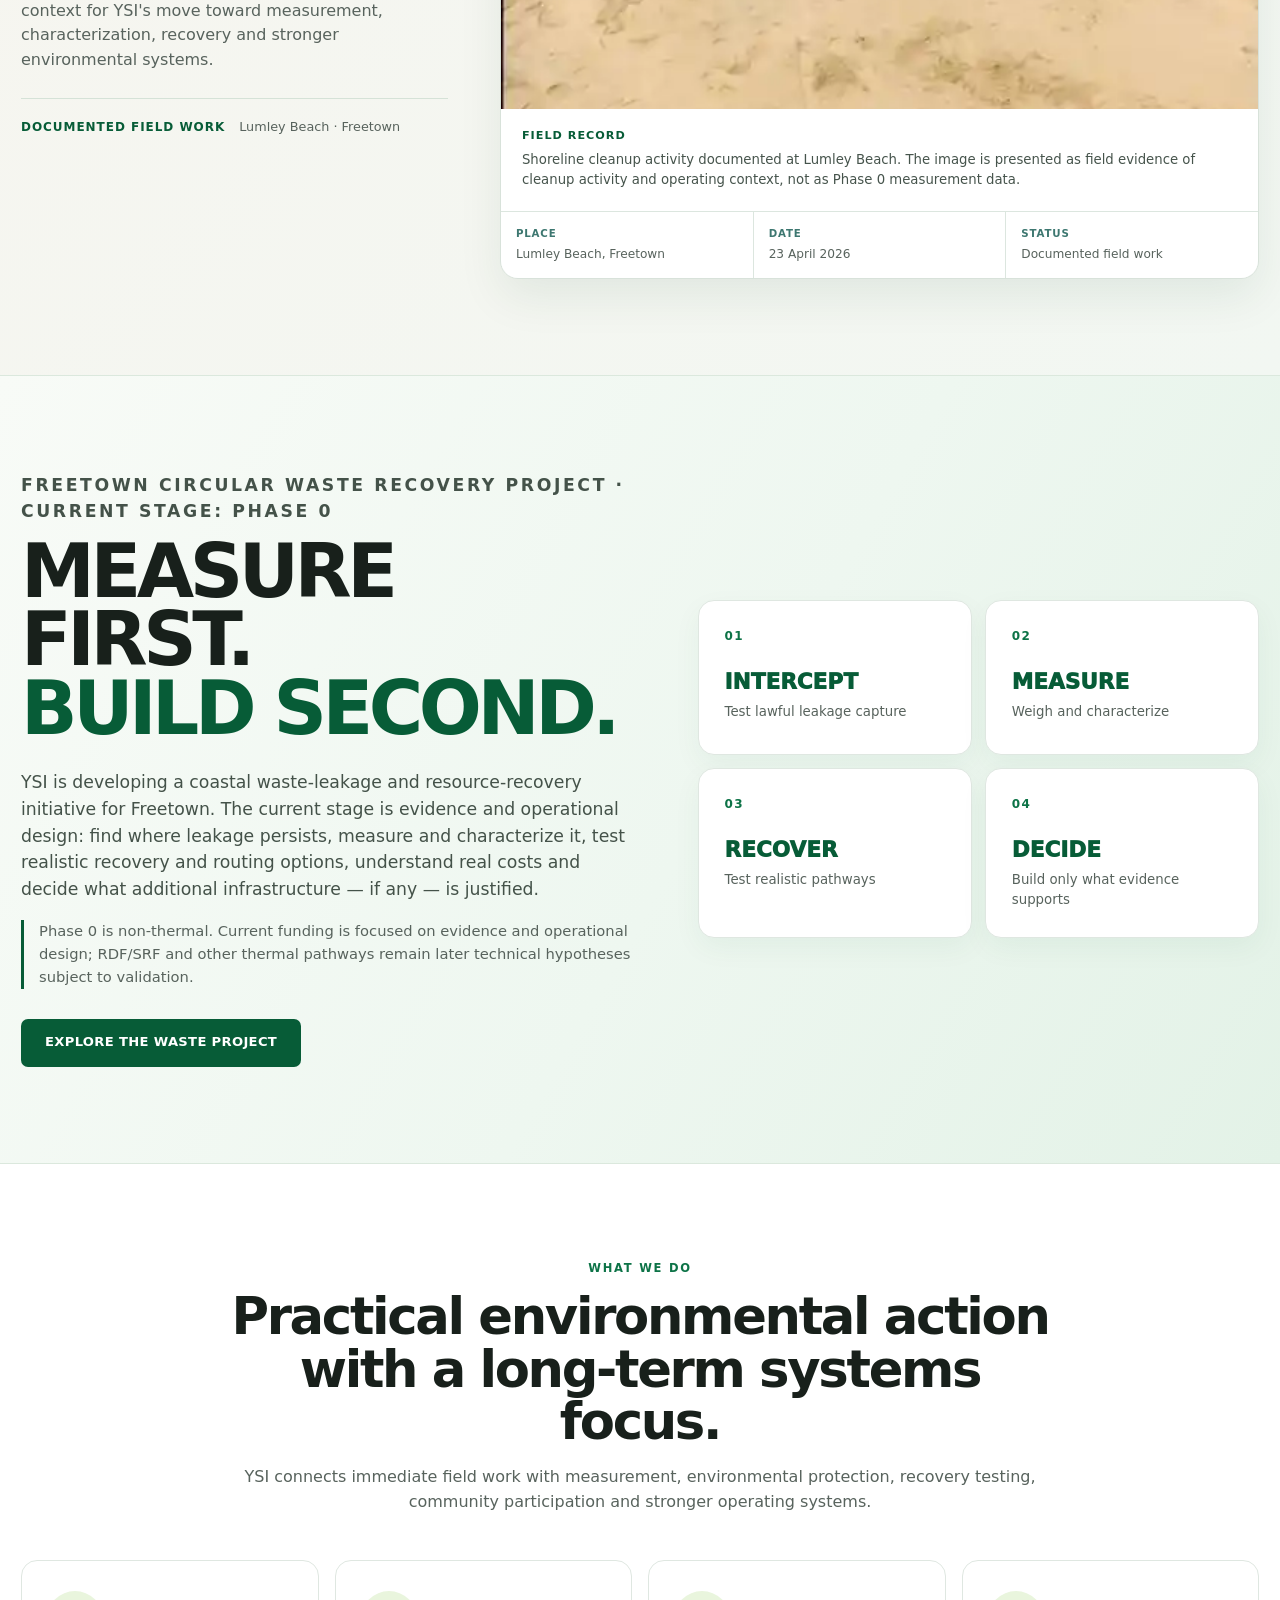
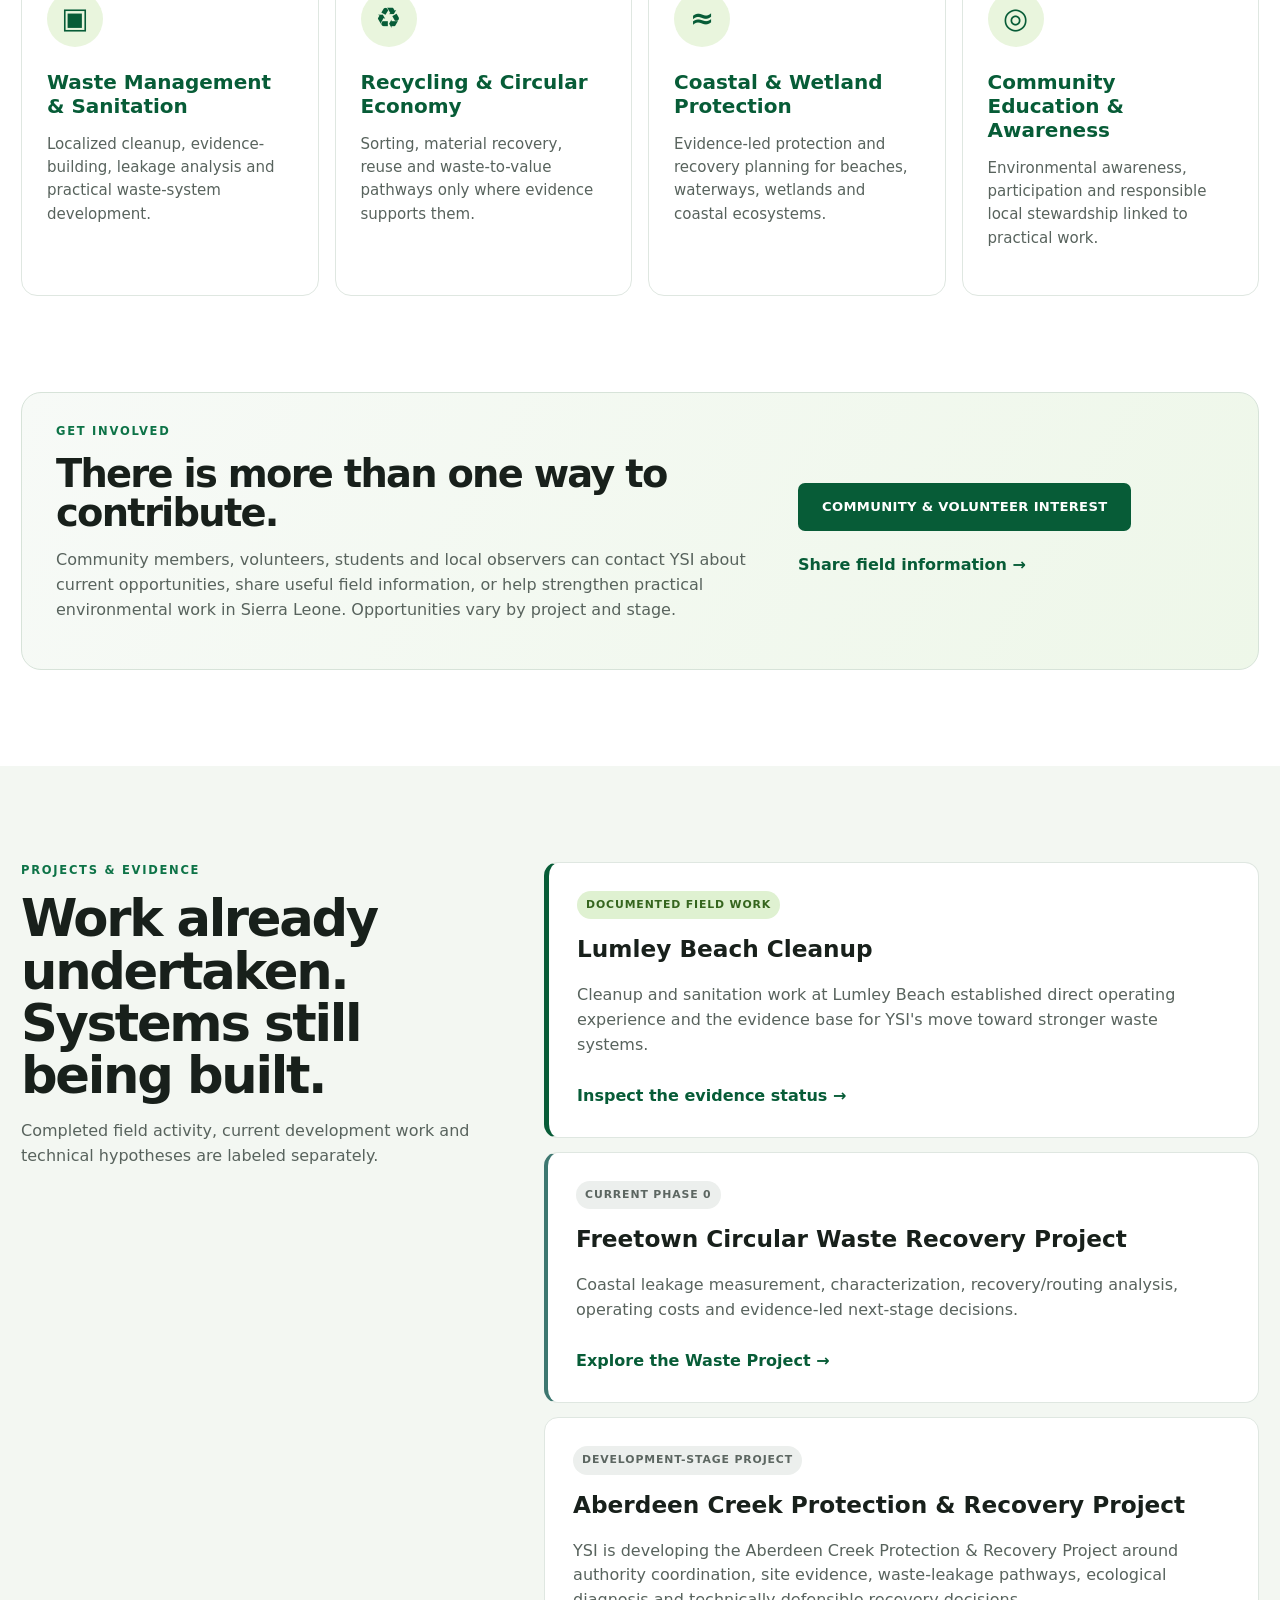
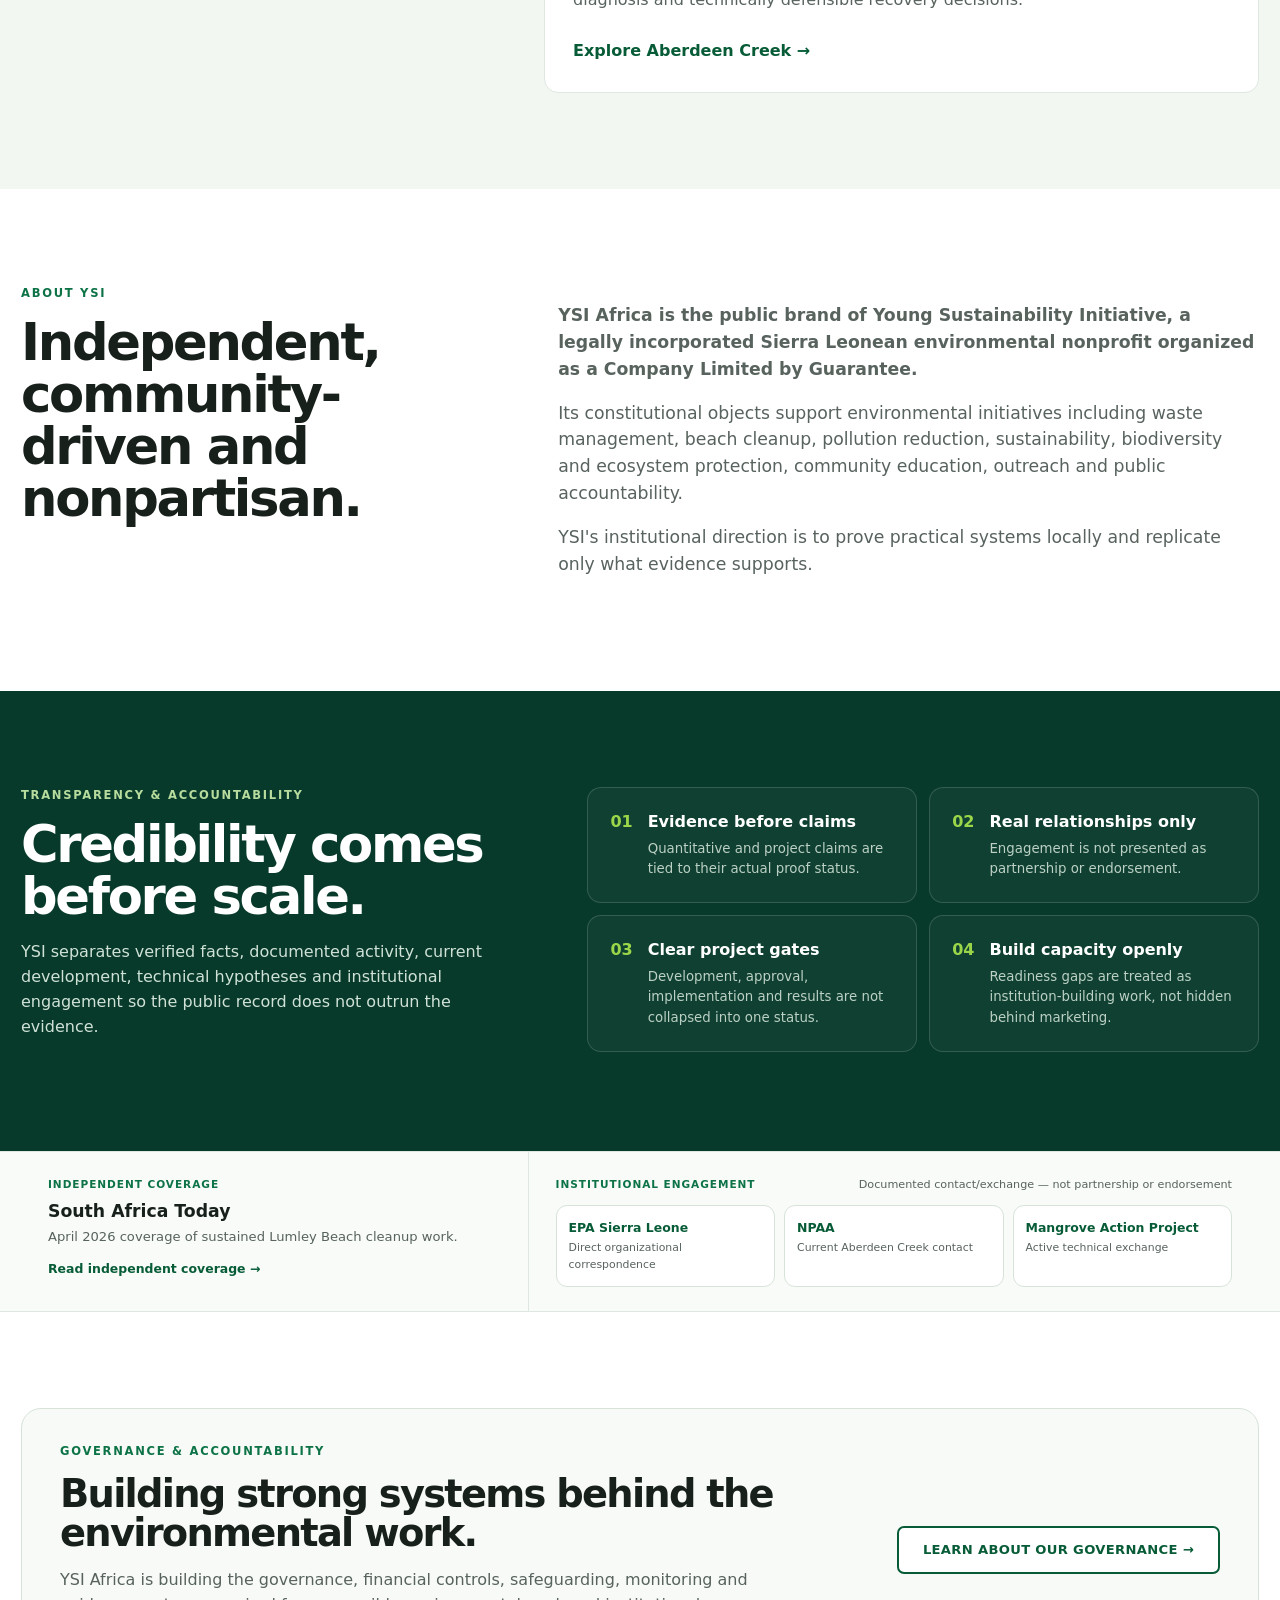
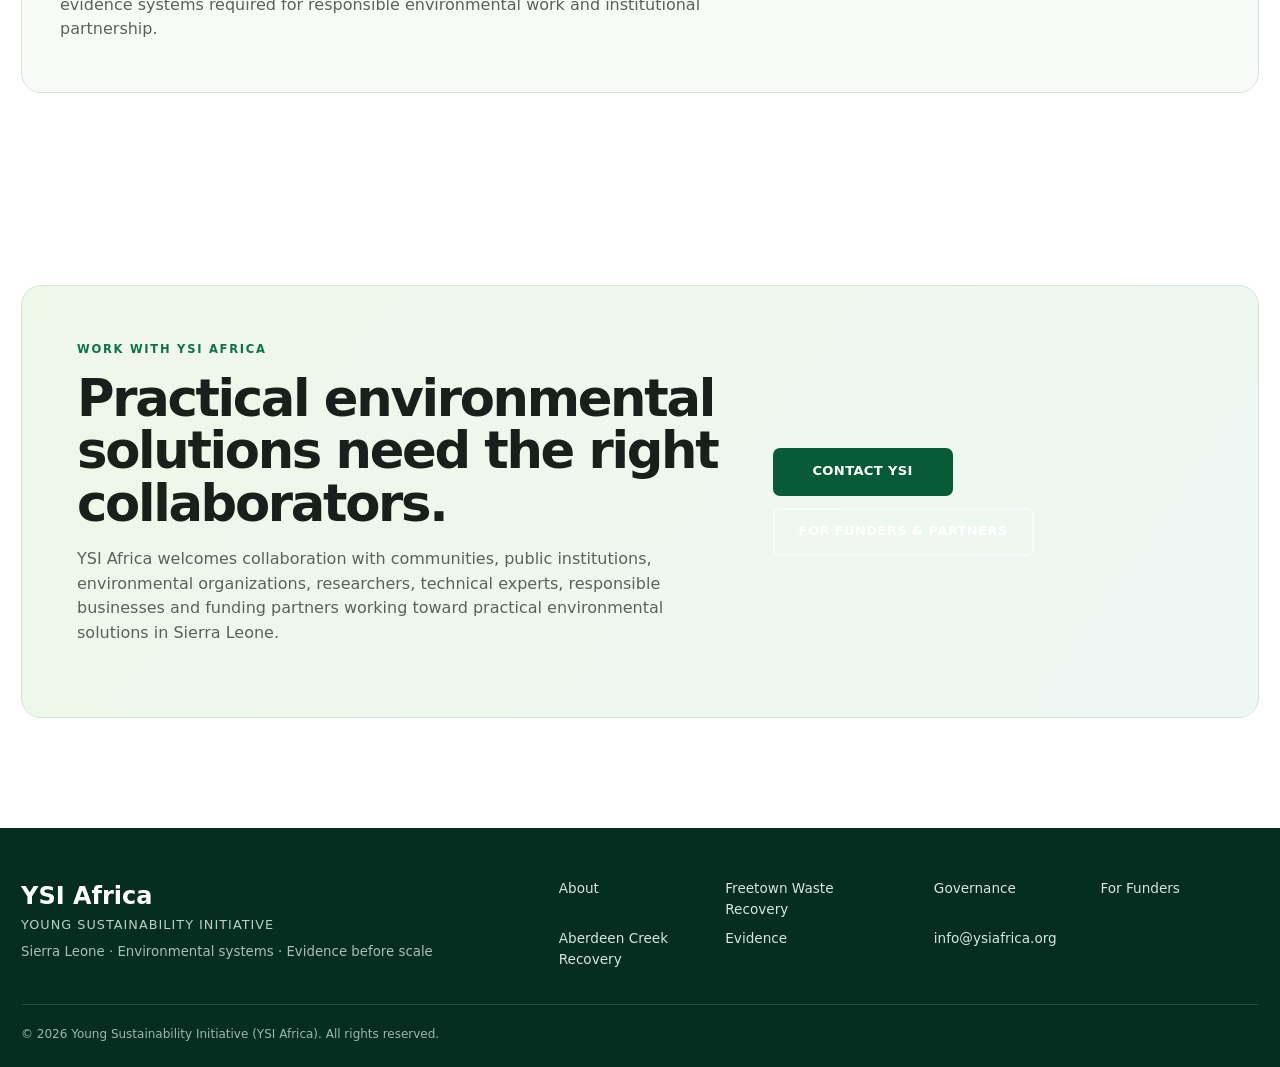
==== commit 30c8145f: "Refine homepage around documentary field evidence" ====
--- a/index.html
+++ b/index.html
@@ -49,13 +49,23 @@
   }
   </script>
   <style>
+    :root{--estuary:#3d7770;--sand:#d8c7a5;--warm:#f7f5ef}
     .institutional-proof-strip{background:#f8fbf8;border-bottom:1px solid var(--line)}
     .institutional-proof-grid{display:grid;grid-template-columns:.82fr 1.18fr}.coverage-proof,.engagement-proof{padding:24px 27px}.coverage-proof{border-right:1px solid var(--line)}
     .coverage-proof small,.engagement-head small{display:block;color:var(--green2);font-weight:900;text-transform:uppercase;letter-spacing:.09em;font-size:.66rem}.coverage-proof strong,.coverage-proof span{display:block}.coverage-proof strong{font-size:1.08rem;margin-top:5px}.coverage-proof span{color:var(--muted);font-size:.82rem;margin:3px 0 8px}.coverage-proof a{color:var(--green);font-weight:900;text-decoration:none;font-size:.78rem}
     .engagement-head{display:flex;align-items:baseline;justify-content:space-between;gap:15px;margin-bottom:11px}.engagement-head span{color:var(--muted);font-size:.7rem}.engagement-chips{display:grid;grid-template-columns:repeat(3,1fr);gap:9px}.engagement-chips>span{border:1px solid #d7e3d9;background:#fff;border-radius:11px;padding:12px}.engagement-chips b,.engagement-chips em{display:block}.engagement-chips b{color:var(--green);font-size:.78rem}.engagement-chips em{font-style:normal;color:var(--muted);font-size:.68rem;margin-top:3px}
     .impact-evidence-link{display:block;margin-top:8px;color:var(--green);font-size:.72rem;font-weight:900;text-decoration:none}.funder-readiness-home{background:#fff}.funder-readiness-card{border:1px solid #cdddcf;background:linear-gradient(120deg,#eef7e9,#f5faf5);border-radius:22px;padding:42px;display:grid;grid-template-columns:1.2fr .8fr;gap:40px;align-items:center}.funder-readiness-card h2{font-size:clamp(2rem,3.5vw,3.15rem)}.funder-readiness-card p:last-child{color:var(--muted);max-width:760px}.funder-readiness-actions{display:grid;gap:10px;justify-items:start}
-    @media(max-width:1040px){.institutional-proof-grid,.funder-readiness-card{grid-template-columns:1fr}.coverage-proof{border-right:0;border-bottom:1px solid var(--line)}}
-    @media(max-width:760px){.engagement-chips{grid-template-columns:1fr}.engagement-head{display:block}.engagement-head span{display:block;margin-top:4px}.coverage-proof,.engagement-proof{padding:20px}.funder-readiness-card{padding:28px 24px}}
+    .hero-pathway{display:inline-block;margin-top:17px;color:var(--green);font-size:.78rem;font-weight:900;text-decoration:none;text-transform:uppercase;letter-spacing:.04em}.hero-pathway:hover{text-decoration:underline}
+    .field-evidence{background:linear-gradient(135deg,var(--warm) 0%,#f2f7f2 100%)}
+    .field-record{margin:0;background:#fff;border:1px solid #d8e2da;border-radius:18px;overflow:hidden;box-shadow:0 18px 45px rgba(7,58,42,.08)}
+    .field-record img{display:block;width:100%;height:520px;object-fit:cover;background:#e5ebe5}
+    .field-record figcaption{padding:19px 21px 21px;color:#46544c;font-size:.83rem;line-height:1.5}
+    .field-record figcaption strong{display:block;color:var(--green);font-size:.7rem;text-transform:uppercase;letter-spacing:.09em;margin-bottom:5px}
+    .field-meta{display:grid;grid-template-columns:repeat(3,1fr);gap:1px;background:#dce6df;border-top:1px solid #dce6df}
+    .field-meta div{background:#fff;padding:14px 15px}.field-meta b,.field-meta span{display:block}.field-meta b{color:var(--estuary);font-size:.64rem;text-transform:uppercase;letter-spacing:.08em}.field-meta span{font-size:.76rem;color:var(--muted);margin-top:3px}
+    .project-stack .project:nth-child(2){border-left:4px solid var(--estuary)}
+    @media(max-width:1040px){.institutional-proof-grid,.funder-readiness-card{grid-template-columns:1fr}.coverage-proof{border-right:0;border-bottom:1px solid var(--line)}.field-record img{height:440px}}
+    @media(max-width:760px){.engagement-chips{grid-template-columns:1fr}.engagement-head{display:block}.engagement-head span{display:block;margin-top:4px}.coverage-proof,.engagement-proof{padding:20px}.funder-readiness-card{padding:28px 24px}.field-record img{height:390px}.field-meta{grid-template-columns:1fr}.hero-pathway{margin-top:14px}}
   </style>
 </head>
 <body>
@@ -74,8 +84,9 @@
       <div class="hero-copy">
         <p class="eyebrow">Young Sustainability Initiative · YSI Africa · Sierra Leone</p>
         <h1>From cleanup to <span>system change.</span></h1>
-        <p class="intro"><strong>YSI Africa (Young Sustainability Initiative)</strong> is a Sierra Leonean environmental organization using direct field experience to build measurable systems for waste interception, recovery, coastal protection and environmental learning. Its public record includes 20,000+ kg of waste removed through field activity in Freetown; the evidence page discloses the current proof status and the stronger monitoring standard now being built.</p>
-        <div class="actions"><a class="btn btn-primary" href="funders.html">For Funders</a><a class="btn btn-secondary" href="evidence.html">See the Evidence</a></div>
+        <p class="intro"><strong>YSI Africa</strong> is a Sierra Leonean environmental organization building practical environmental systems from direct field experience in Freetown — moving from cleanup toward measurement, recovery, coastal protection and responsible replication.</p>
+        <div class="actions"><a class="btn btn-primary" href="#work">Explore Our Work</a><a class="btn btn-secondary" href="evidence.html">See the Evidence</a></div>
+        <a class="hero-pathway" href="funders.html">For Funders &amp; Partners →</a>
       </div>
       <figure class="hero-photo"><img class="field-hero-image" src="/assets/images/ysi-hero-real.jpg" alt="Documentary field cleanup work at Lumley Beach in Freetown" loading="eager" decoding="async" fetchpriority="high"><figcaption>Documentary field photography from Lumley Beach cleanup work in Freetown.</figcaption></figure>
     </div>
@@ -98,15 +109,25 @@
   </section>
 
   <section class="section field-evidence" aria-labelledby="field-evidence-title">
-    <div class="wrap">
-      <div class="field-evidence-copy"><p class="eyebrow">Field evidence</p><h2 id="field-evidence-title">The work starts in the field.</h2><p class="lede">YSI's longer-term systems work is grounded in direct experience with the waste stream, public-space cleanup and material handling in Freetown.</p><p>Direct field experience at Lumley Beach informs YSI's move from cleanup toward measurement, characterization, recovery and stronger environmental systems.</p><div class="field-proof"><strong>Documented field work</strong><span>Lumley Beach · Freetown</span></div></div>
-      
+    <div class="wrap field-evidence-grid">
+      <div class="field-evidence-copy">
+        <p class="eyebrow">Field evidence</p>
+        <h2 id="field-evidence-title">The work starts in the field.</h2>
+        <p class="lede">YSI's systems work is grounded in direct experience with the waste stream, public-space cleanup and material handling in Freetown.</p>
+        <p>Field activity at Lumley Beach provides the physical context for YSI's move toward measurement, characterization, recovery and stronger environmental systems.</p>
+        <div class="field-proof"><strong>Documented field work</strong><span>Lumley Beach · Freetown</span></div>
+      </div>
+      <figure class="field-record">
+        <img src="/assets/images/lumley-field-2026-04-23.webp" alt="Two workers carrying out shoreline cleanup work at Lumley Beach in Freetown" loading="lazy" decoding="async">
+        <figcaption><strong>Field record</strong>Shoreline cleanup activity documented at Lumley Beach. The image is presented as field evidence of cleanup activity and operating context, not as Phase 0 measurement data.</figcaption>
+        <div class="field-meta" aria-label="Field record metadata"><div><b>Place</b><span>Lumley Beach, Freetown</span></div><div><b>Date</b><span>23 April 2026</span></div><div><b>Status</b><span>Documented field work</span></div></div>
+      </figure>
     </div>
   </section>
 
   <section class="section flagship-home" aria-labelledby="flagship-home-title">
     <div class="wrap flagship-home-grid">
-      <div class="flagship-home-copy"><p class="eyebrow">Waste Project · Current stage: Phase 0</p><h2 id="flagship-home-title">Measure first.<br><span>Build second.</span></h2><p>YSI is developing a coastal waste-leakage and resource-recovery initiative for Freetown. The current stage is evidence and operational design: find where leakage persists, measure and characterize it, test realistic recovery and routing options, understand real costs and decide what additional infrastructure — if any — is justified.</p><p class="flagship-home-note">Phase 0 is non-thermal. Current funding is focused on evidence and operational design; RDF/SRF and other thermal pathways remain later technical hypotheses subject to validation.</p><div class="actions"><a class="btn btn-primary" href="flagship.html">Explore the Waste Project</a></div></div>
+      <div class="flagship-home-copy"><p class="eyebrow">Freetown Circular Waste Recovery Project · Current stage: Phase 0</p><h2 id="flagship-home-title">Measure first.<br><span>Build second.</span></h2><p>YSI is developing a coastal waste-leakage and resource-recovery initiative for Freetown. The current stage is evidence and operational design: find where leakage persists, measure and characterize it, test realistic recovery and routing options, understand real costs and decide what additional infrastructure — if any — is justified.</p><p class="flagship-home-note">Phase 0 is non-thermal. Current funding is focused on evidence and operational design; RDF/SRF and other thermal pathways remain later technical hypotheses subject to validation.</p><div class="actions"><a class="btn btn-primary" href="flagship.html">Explore the Waste Project</a></div></div>
       <div class="flagship-home-flow" aria-label="Waste Project process summary"><div><strong>01</strong><span>Intercept</span><small>Test lawful leakage capture</small></div><div><strong>02</strong><span>Measure</span><small>Weigh and characterize</small></div><div><strong>03</strong><span>Recover</span><small>Test realistic pathways</small></div><div><strong>04</strong><span>Decide</span><small>Build only what evidence supports</small></div></div>
     </div>
   </section>
@@ -119,7 +140,7 @@
 
   <section class="section soft" id="projects">
     <div class="wrap project-layout"><div><p class="eyebrow">Projects & evidence</p><h2>Work already undertaken. Systems still being built.</h2><p class="lede">Completed field activity, current development work and technical hypotheses are labeled separately.</p></div>
-      <div class="project-stack"><article class="project featured"><span class="pill">Documented field work</span><h3>Lumley Beach Cleanup</h3><p>Cleanup and sanitation work at Lumley Beach established direct operating experience and the evidence base for YSI's move toward stronger waste systems.</p><a class="text-link" href="evidence.html#impact-dossier">Inspect the evidence status →</a></article><article class="project"><span class="pill dev">Current first phase</span><h3>Aberdeen Creek Protection, Baseline & Ecological Recovery</h3><p>Authority coordination, site evidence, waste-leakage analysis, ecological diagnosis and technical review before any physical intervention.</p><a class="text-link" href="aberdeen.html">Explore Aberdeen Creek →</a></article><article class="project"><span class="pill dev">Current Phase 0</span><h3>Waste Project</h3><p>Coastal leakage measurement, characterization, recovery/routing analysis, operating costs and evidence-led next-stage decisions.</p><a class="text-link" href="flagship.html">Explore the Waste Project →</a></article></div>
+      <div class="project-stack"><article class="project featured"><span class="pill">Documented field work</span><h3>Lumley Beach Cleanup</h3><p>Cleanup and sanitation work at Lumley Beach established direct operating experience and the evidence base for YSI's move toward stronger waste systems.</p><a class="text-link" href="evidence.html#impact-dossier">Inspect the evidence status →</a></article><article class="project"><span class="pill dev">Current first phase</span><h3>Aberdeen Creek Protection &amp; Recovery Project</h3><p>Authority coordination, site evidence, waste-leakage analysis, ecological diagnosis and technical review before any physical intervention.</p><a class="text-link" href="aberdeen.html">Explore Aberdeen Creek →</a></article><article class="project"><span class="pill dev">Current Phase 0</span><h3>Freetown Circular Waste Recovery Project</h3><p>Coastal leakage measurement, characterization, recovery/routing analysis, operating costs and evidence-led next-stage decisions.</p><a class="text-link" href="flagship.html">Explore the Waste Project →</a></article></div>
     </div>
   </section>
 
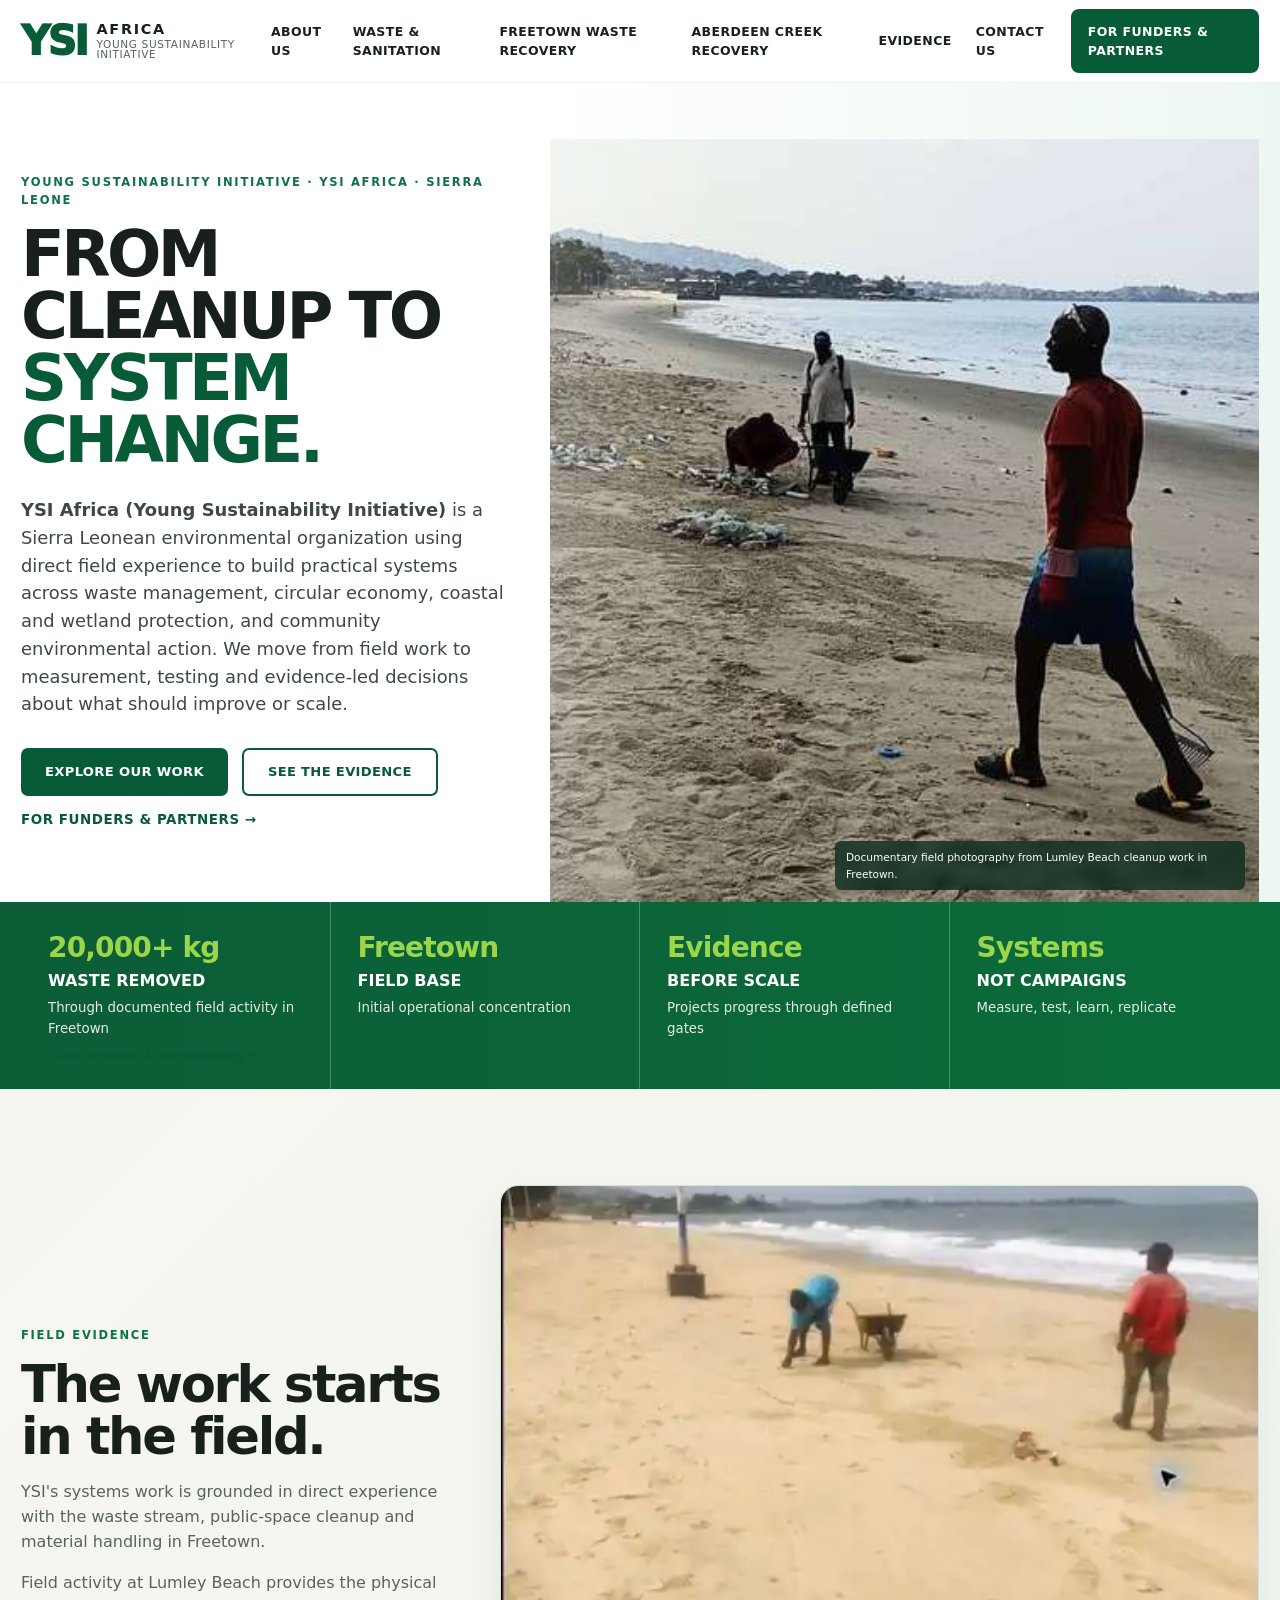
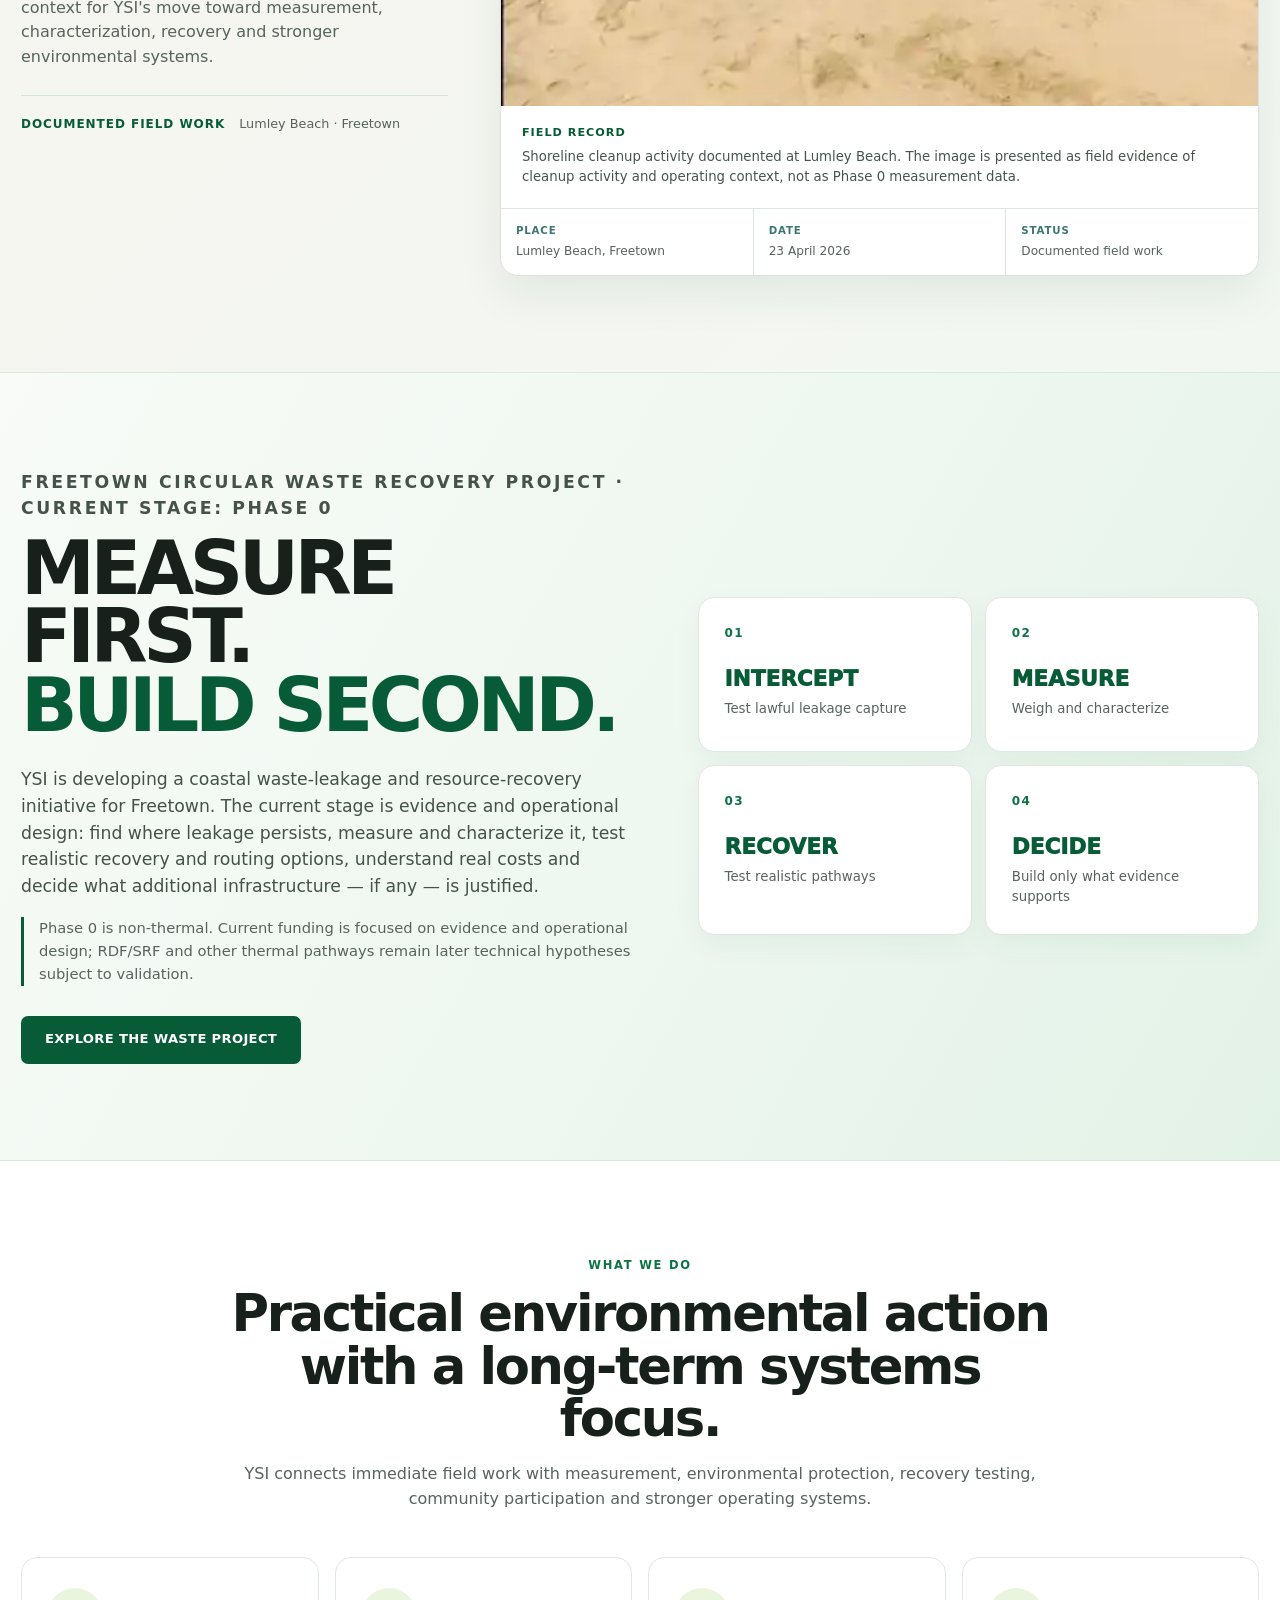
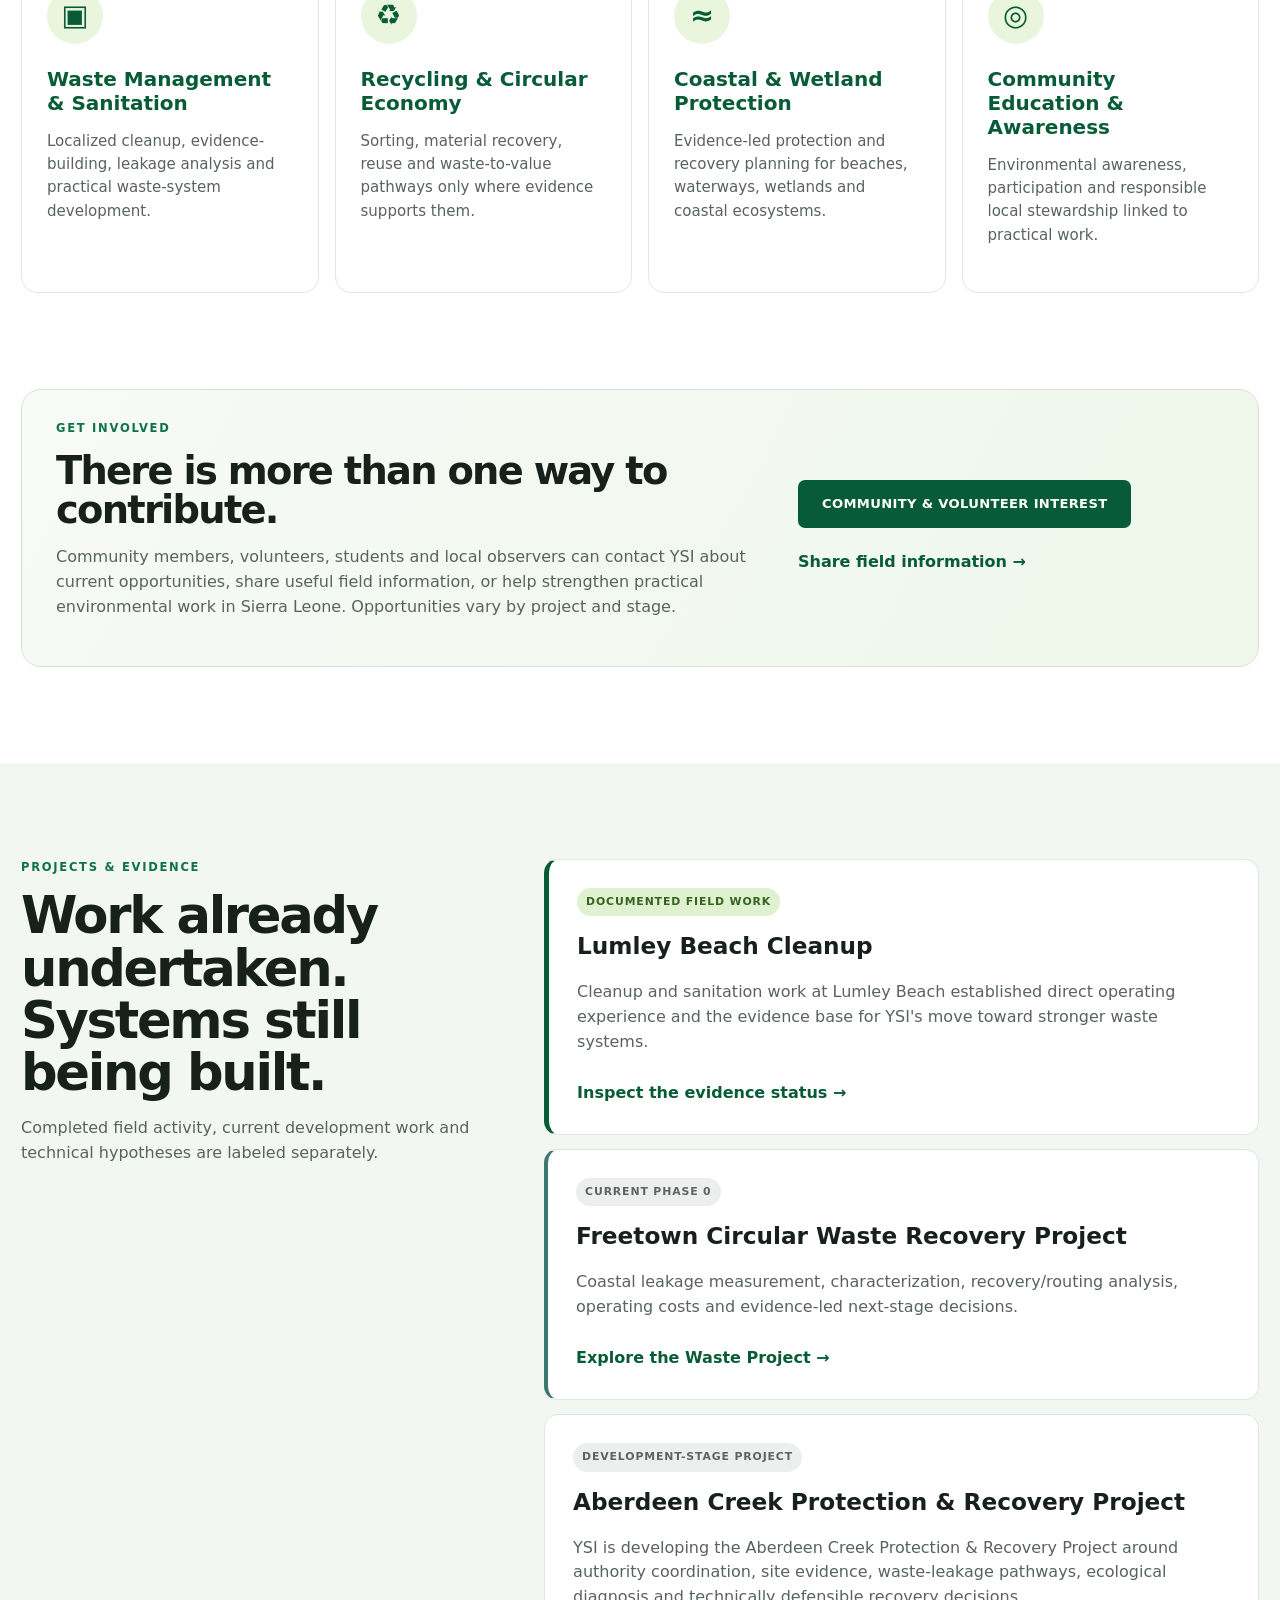
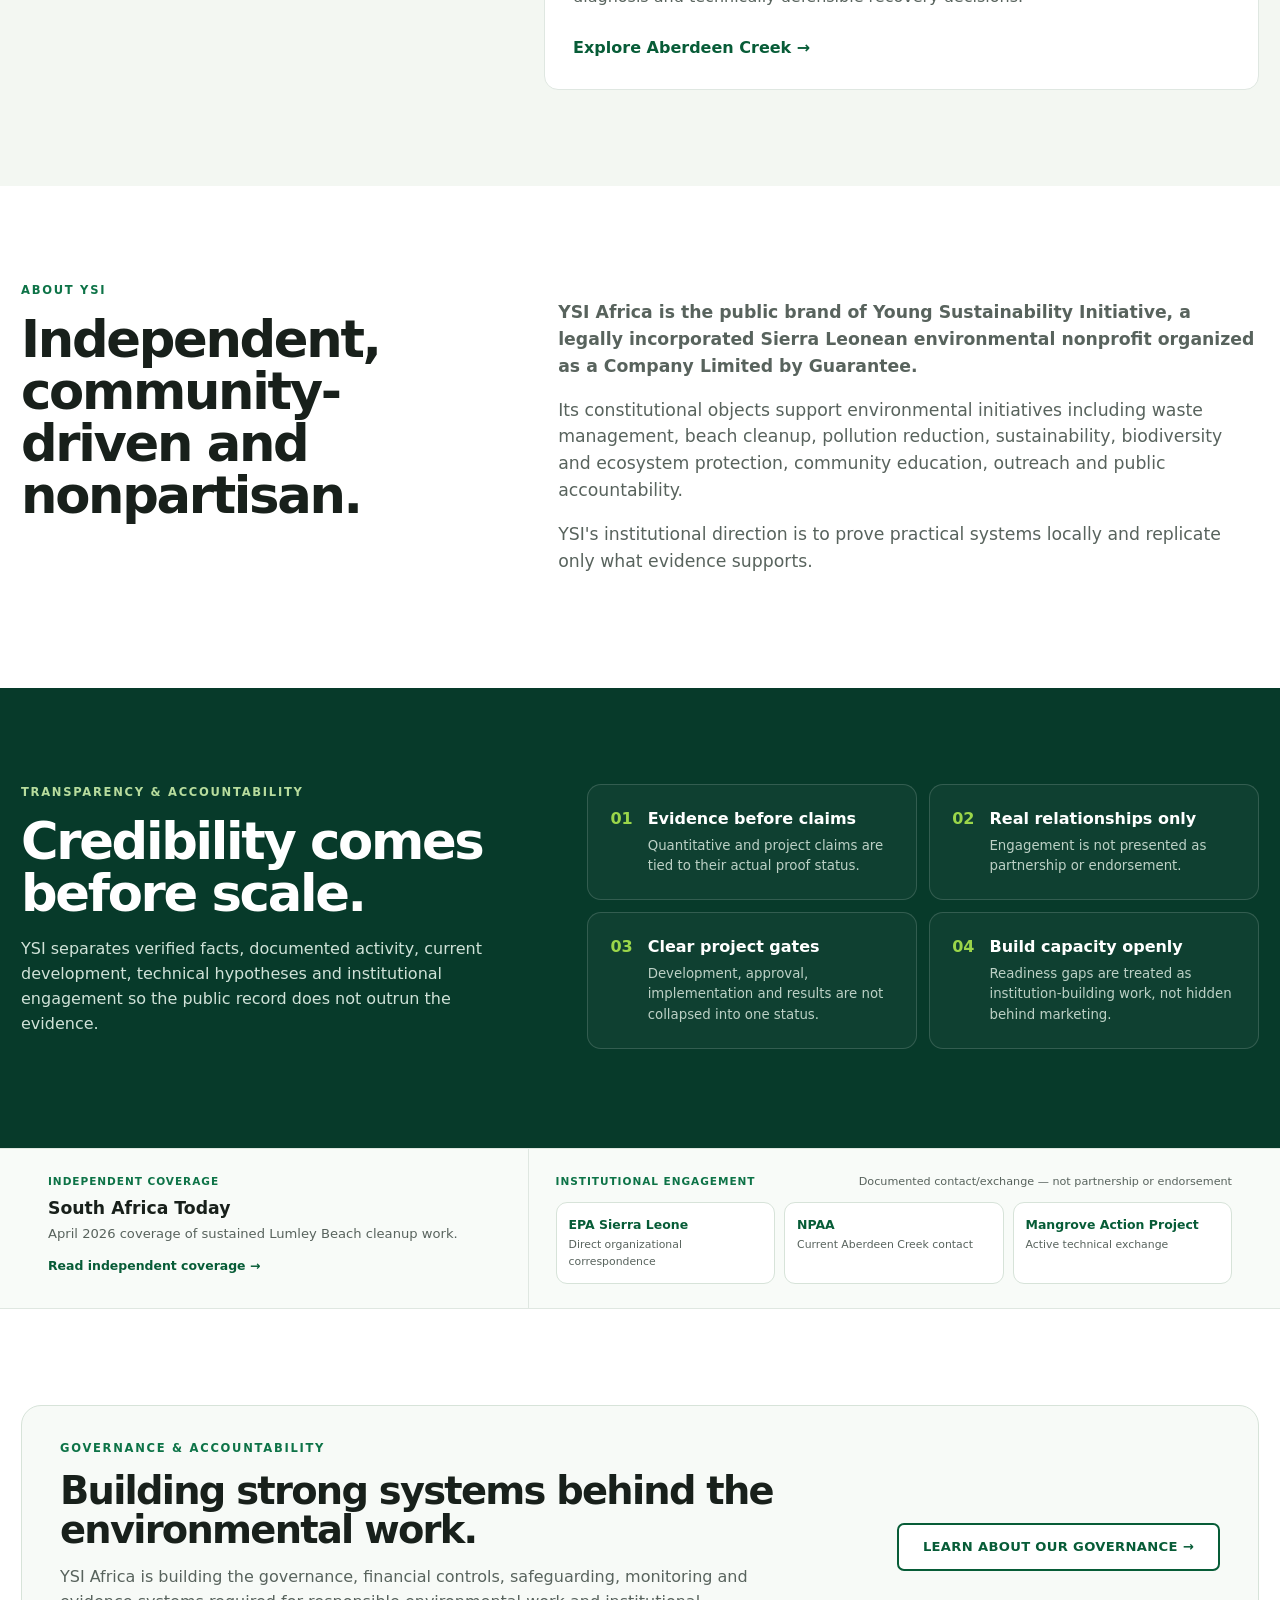
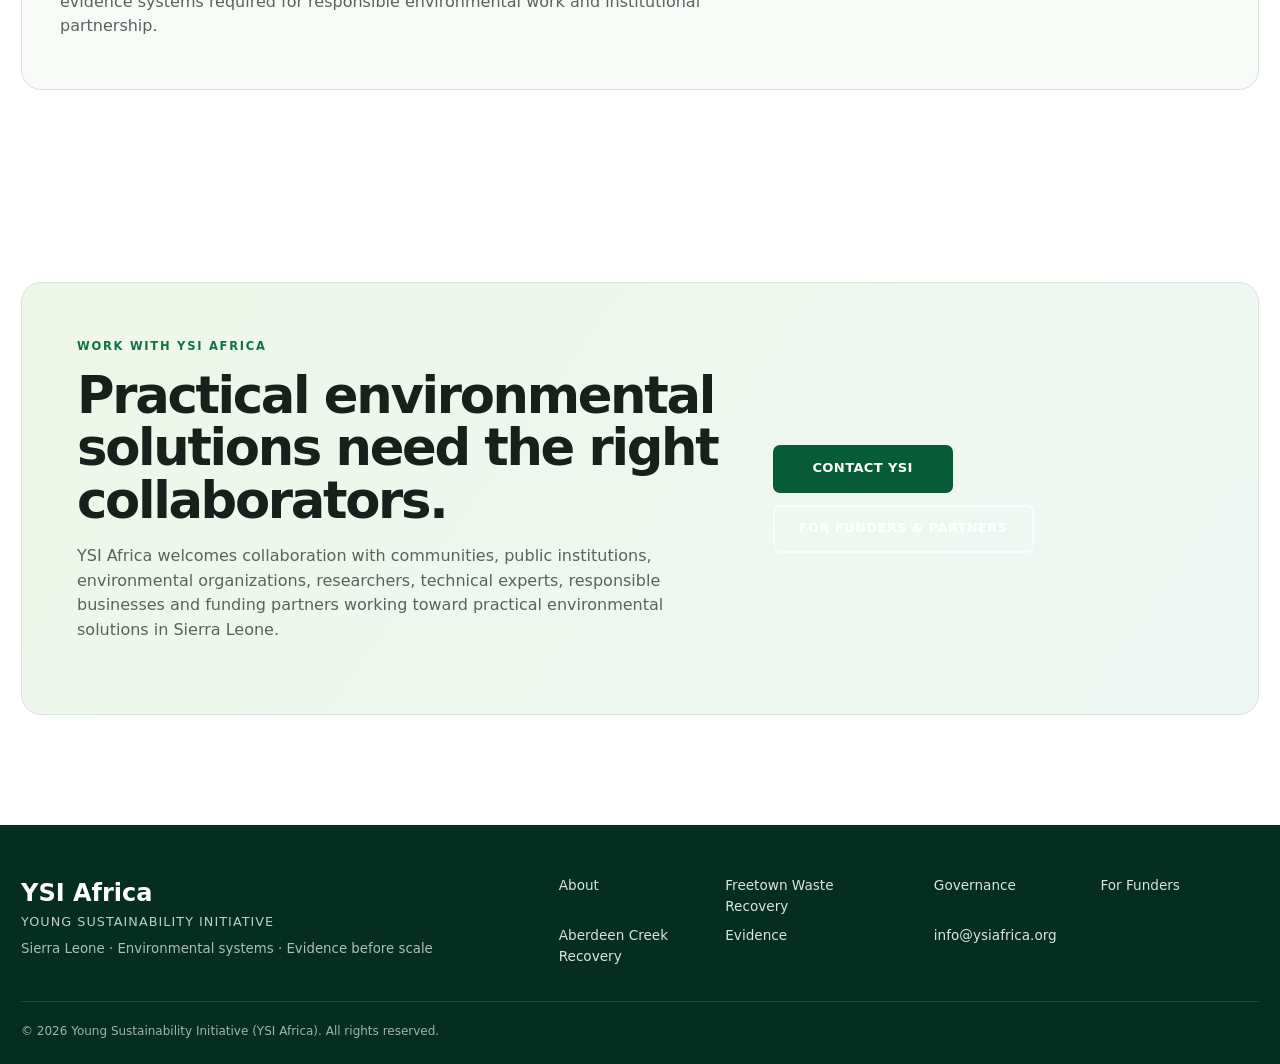
==== commit 7915c9e0: "Align documentary homepage with shared runtime behavior" ====
--- a/index.html
+++ b/index.html
@@ -55,7 +55,7 @@
     .coverage-proof small,.engagement-head small{display:block;color:var(--green2);font-weight:900;text-transform:uppercase;letter-spacing:.09em;font-size:.66rem}.coverage-proof strong,.coverage-proof span{display:block}.coverage-proof strong{font-size:1.08rem;margin-top:5px}.coverage-proof span{color:var(--muted);font-size:.82rem;margin:3px 0 8px}.coverage-proof a{color:var(--green);font-weight:900;text-decoration:none;font-size:.78rem}
     .engagement-head{display:flex;align-items:baseline;justify-content:space-between;gap:15px;margin-bottom:11px}.engagement-head span{color:var(--muted);font-size:.7rem}.engagement-chips{display:grid;grid-template-columns:repeat(3,1fr);gap:9px}.engagement-chips>span{border:1px solid #d7e3d9;background:#fff;border-radius:11px;padding:12px}.engagement-chips b,.engagement-chips em{display:block}.engagement-chips b{color:var(--green);font-size:.78rem}.engagement-chips em{font-style:normal;color:var(--muted);font-size:.68rem;margin-top:3px}
     .impact-evidence-link{display:block;margin-top:8px;color:var(--green);font-size:.72rem;font-weight:900;text-decoration:none}.funder-readiness-home{background:#fff}.funder-readiness-card{border:1px solid #cdddcf;background:linear-gradient(120deg,#eef7e9,#f5faf5);border-radius:22px;padding:42px;display:grid;grid-template-columns:1.2fr .8fr;gap:40px;align-items:center}.funder-readiness-card h2{font-size:clamp(2rem,3.5vw,3.15rem)}.funder-readiness-card p:last-child{color:var(--muted);max-width:760px}.funder-readiness-actions{display:grid;gap:10px;justify-items:start}
-    .hero-pathway{display:inline-block;margin-top:17px;color:var(--green);font-size:.78rem;font-weight:900;text-decoration:none;text-transform:uppercase;letter-spacing:.04em}.hero-pathway:hover{text-decoration:underline}
+    .hero-funder-path{display:inline-block;margin-top:17px;color:var(--green);font-size:.78rem;font-weight:900;text-decoration:none;text-transform:uppercase;letter-spacing:.04em}.hero-funder-path:hover{text-decoration:underline}
     .field-evidence{background:linear-gradient(135deg,var(--warm) 0%,#f2f7f2 100%)}
     .field-record{margin:0;background:#fff;border:1px solid #d8e2da;border-radius:18px;overflow:hidden;box-shadow:0 18px 45px rgba(7,58,42,.08)}
     .field-record img{display:block;width:100%;height:520px;object-fit:cover;background:#e5ebe5}
@@ -65,7 +65,7 @@
     .field-meta div{background:#fff;padding:14px 15px}.field-meta b,.field-meta span{display:block}.field-meta b{color:var(--estuary);font-size:.64rem;text-transform:uppercase;letter-spacing:.08em}.field-meta span{font-size:.76rem;color:var(--muted);margin-top:3px}
     .project-stack .project:nth-child(2){border-left:4px solid var(--estuary)}
     @media(max-width:1040px){.institutional-proof-grid,.funder-readiness-card{grid-template-columns:1fr}.coverage-proof{border-right:0;border-bottom:1px solid var(--line)}.field-record img{height:440px}}
-    @media(max-width:760px){.engagement-chips{grid-template-columns:1fr}.engagement-head{display:block}.engagement-head span{display:block;margin-top:4px}.coverage-proof,.engagement-proof{padding:20px}.funder-readiness-card{padding:28px 24px}.field-record img{height:390px}.field-meta{grid-template-columns:1fr}.hero-pathway{margin-top:14px}}
+    @media(max-width:760px){.engagement-chips{grid-template-columns:1fr}.engagement-head{display:block}.engagement-head span{display:block;margin-top:4px}.coverage-proof,.engagement-proof{padding:20px}.funder-readiness-card{padding:28px 24px}.field-record img{height:390px}.field-meta{grid-template-columns:1fr}.hero-funder-path{margin-top:14px}}
   </style>
 </head>
 <body>
@@ -86,7 +86,7 @@
         <h1>From cleanup to <span>system change.</span></h1>
         <p class="intro"><strong>YSI Africa</strong> is a Sierra Leonean environmental organization building practical environmental systems from direct field experience in Freetown — moving from cleanup toward measurement, recovery, coastal protection and responsible replication.</p>
         <div class="actions"><a class="btn btn-primary" href="#work">Explore Our Work</a><a class="btn btn-secondary" href="evidence.html">See the Evidence</a></div>
-        <a class="hero-pathway" href="funders.html">For Funders &amp; Partners →</a>
+        <a class="hero-funder-path" href="funders.html">For Funders &amp; Partners →</a>
       </div>
       <figure class="hero-photo"><img class="field-hero-image" src="/assets/images/ysi-hero-real.jpg" alt="Documentary field cleanup work at Lumley Beach in Freetown" loading="eager" decoding="async" fetchpriority="high"><figcaption>Documentary field photography from Lumley Beach cleanup work in Freetown.</figcaption></figure>
     </div>
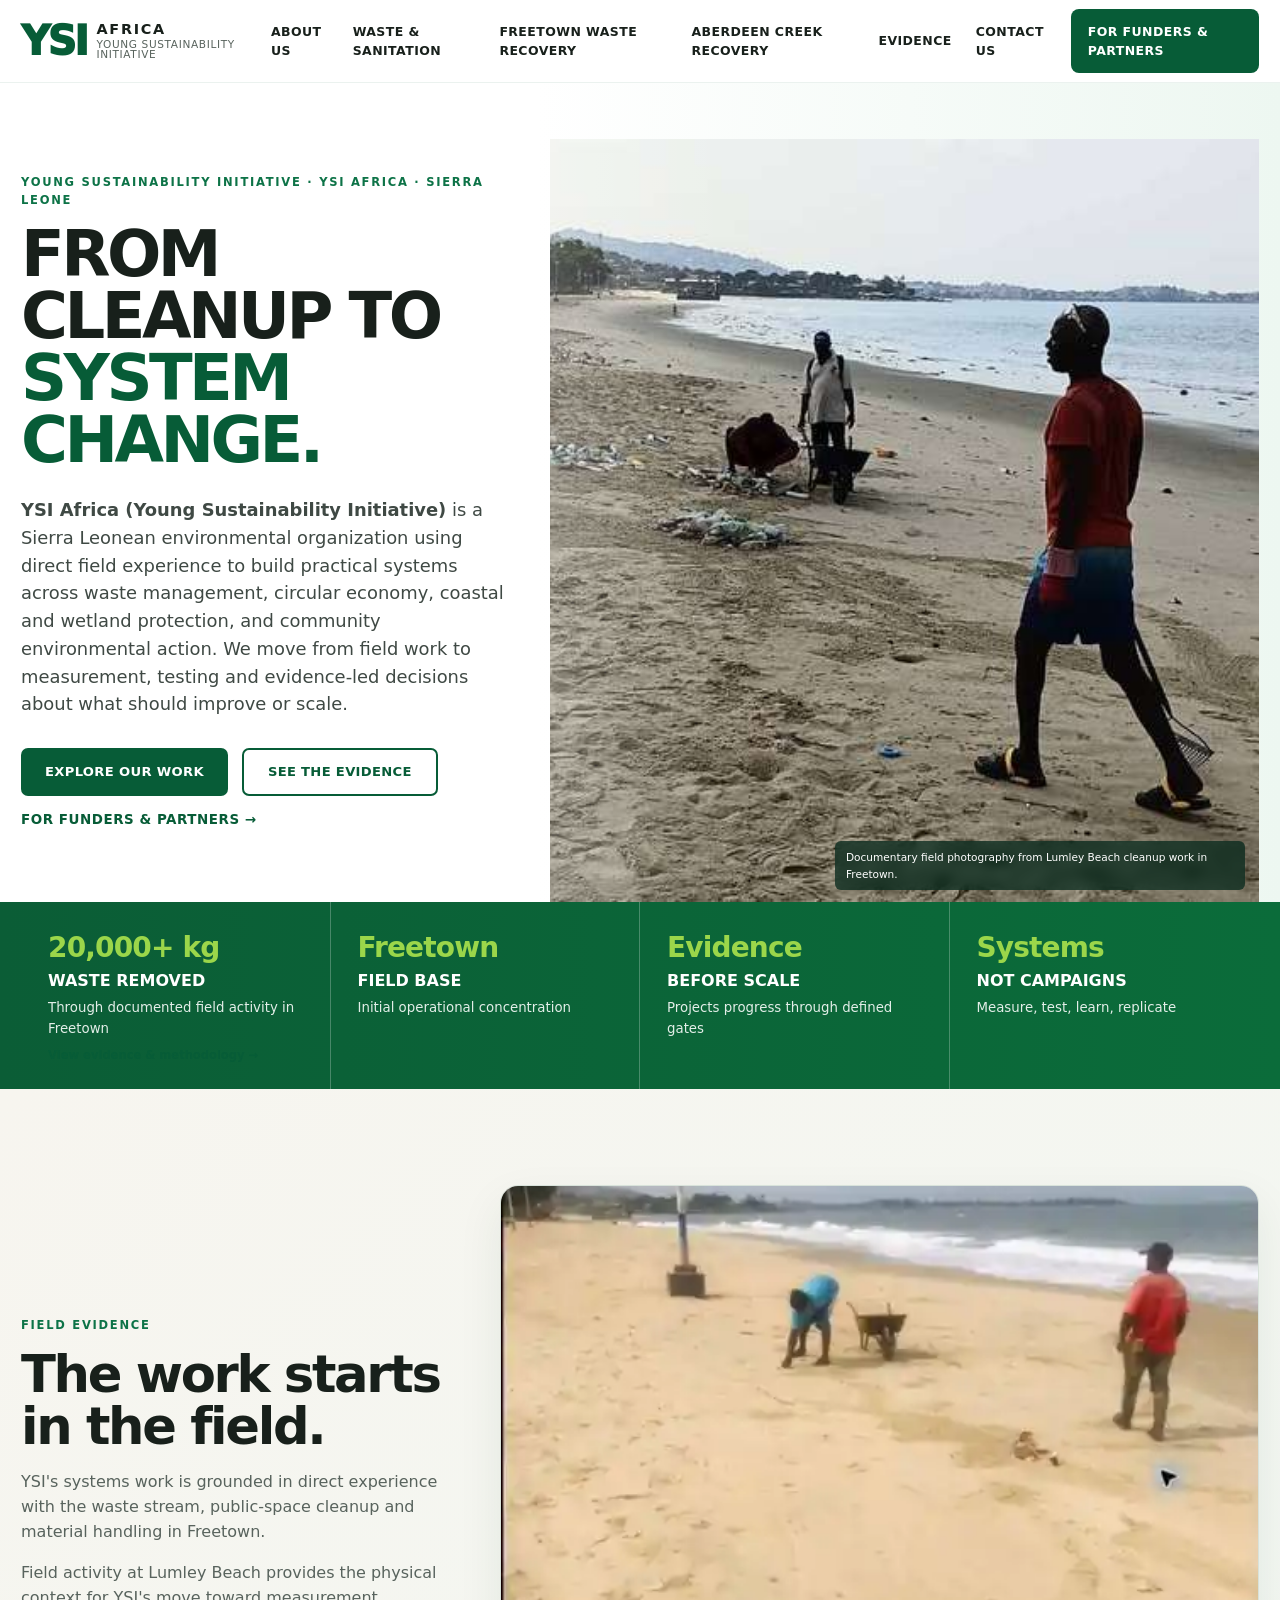
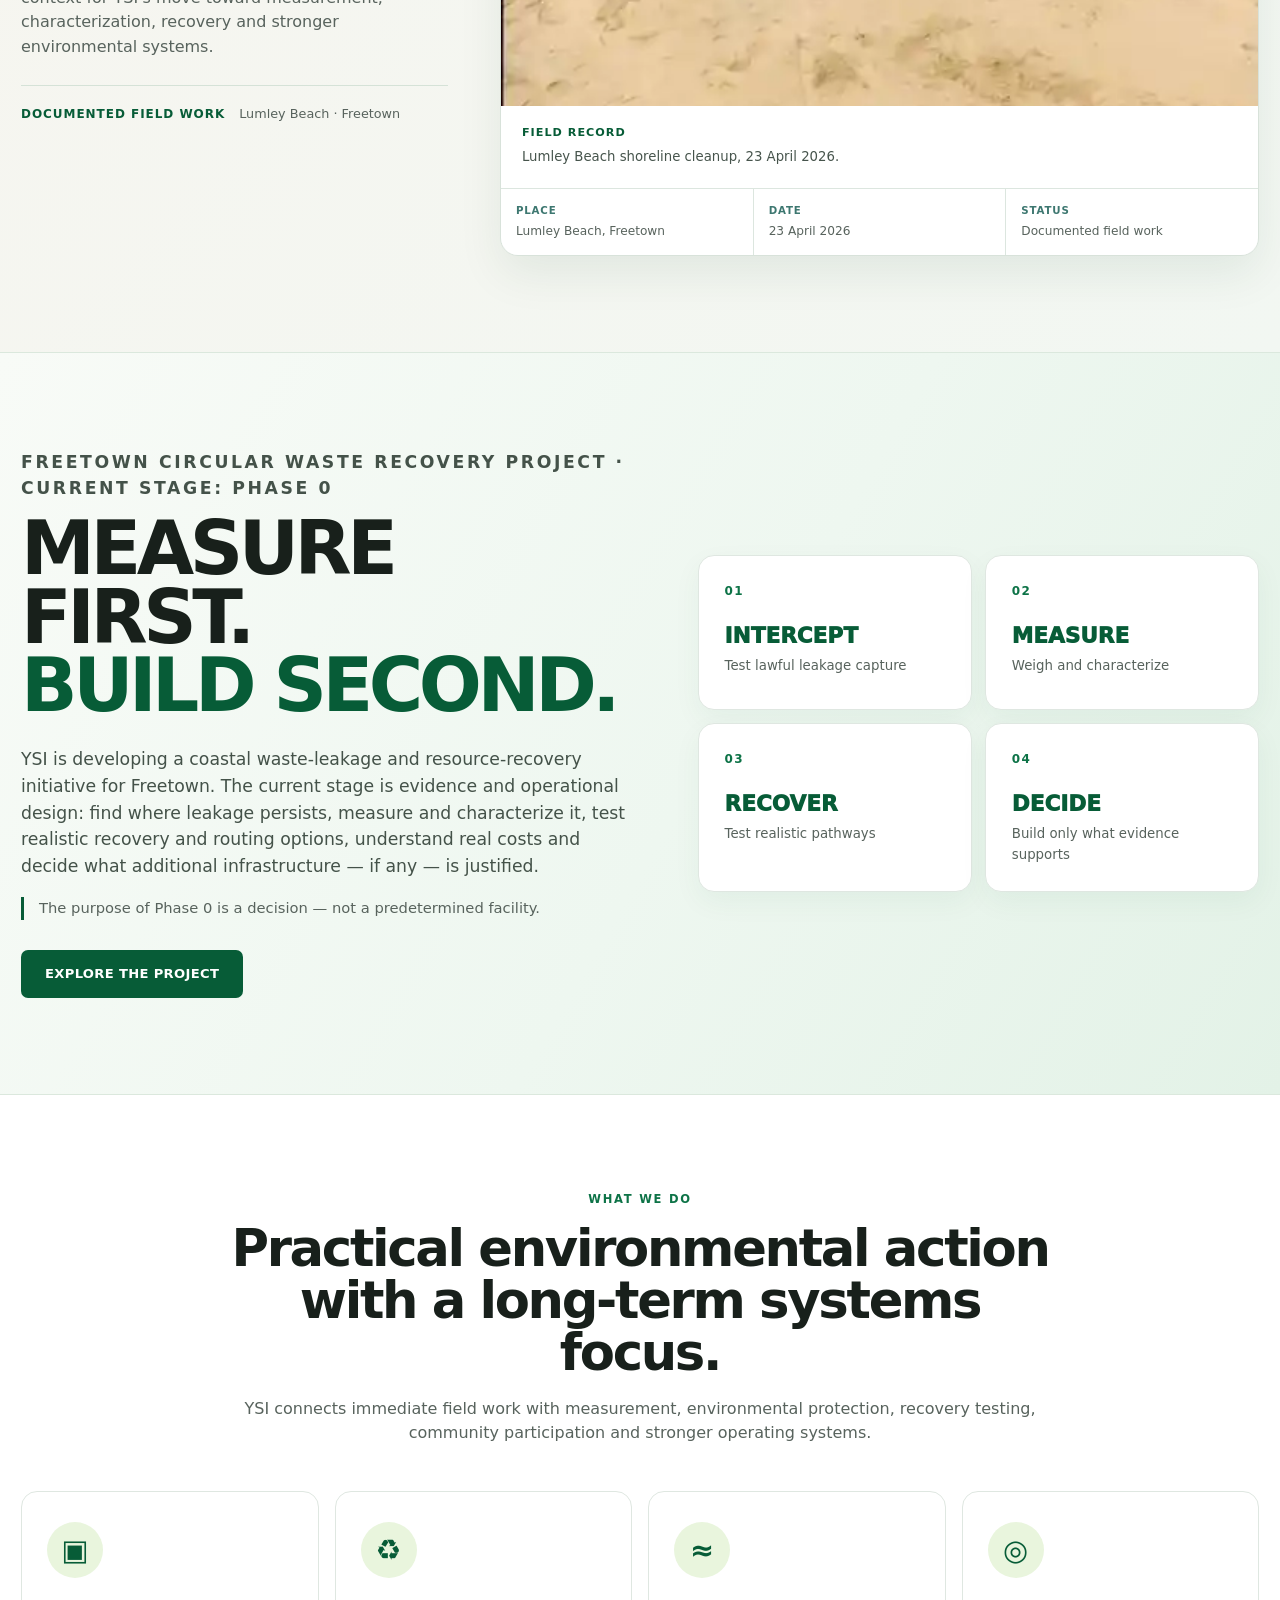
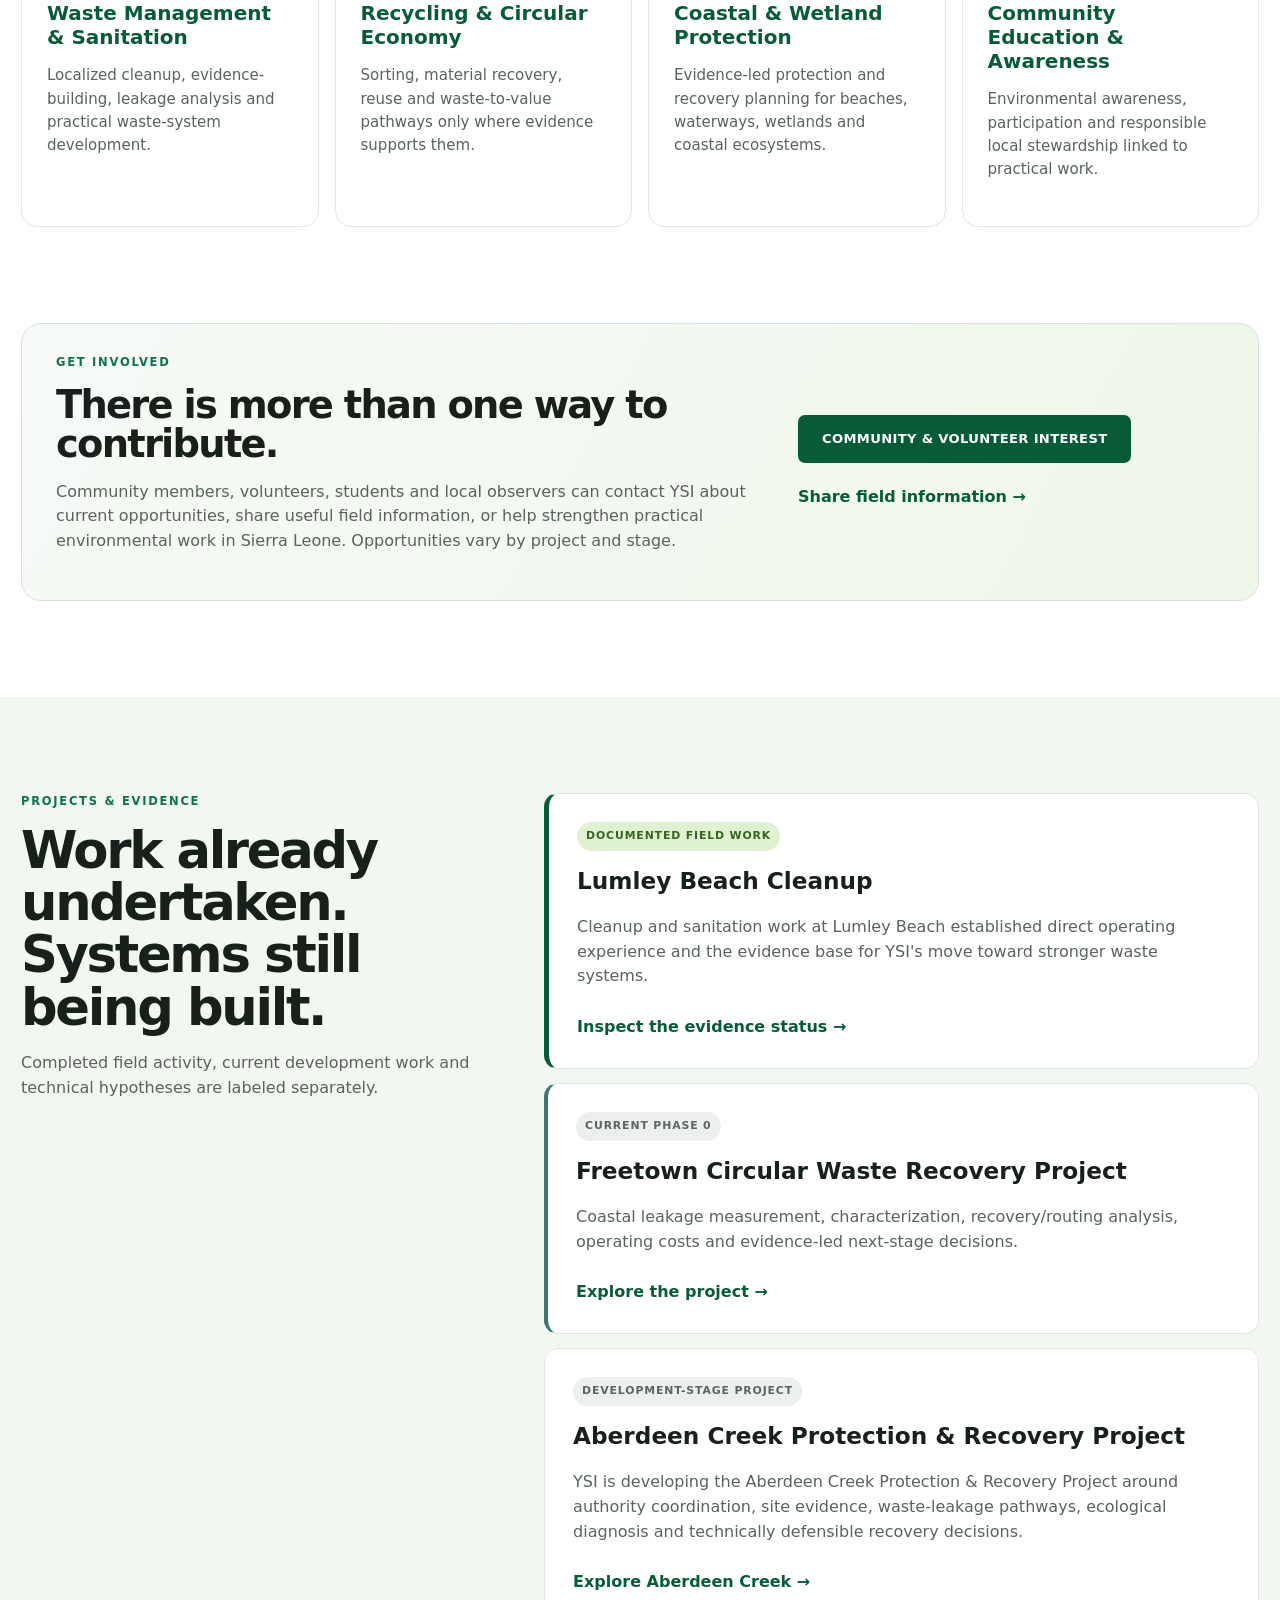
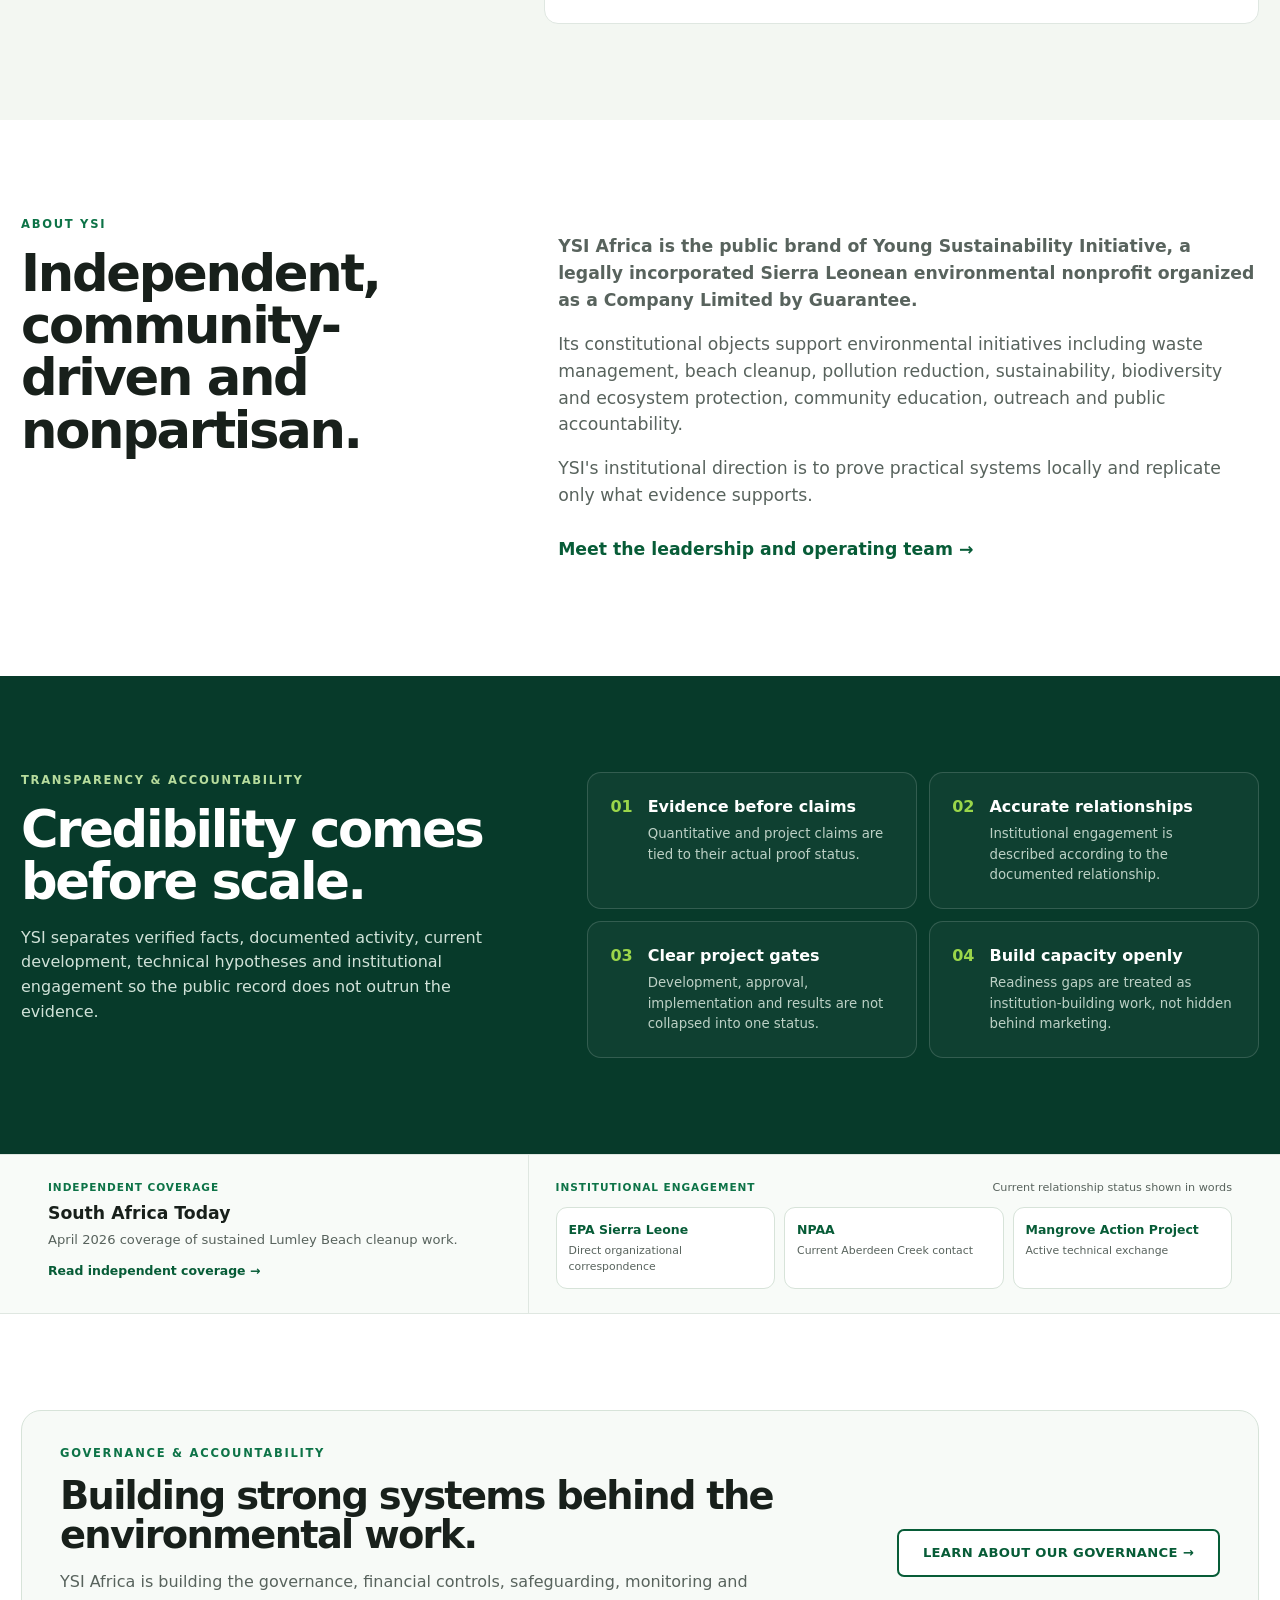
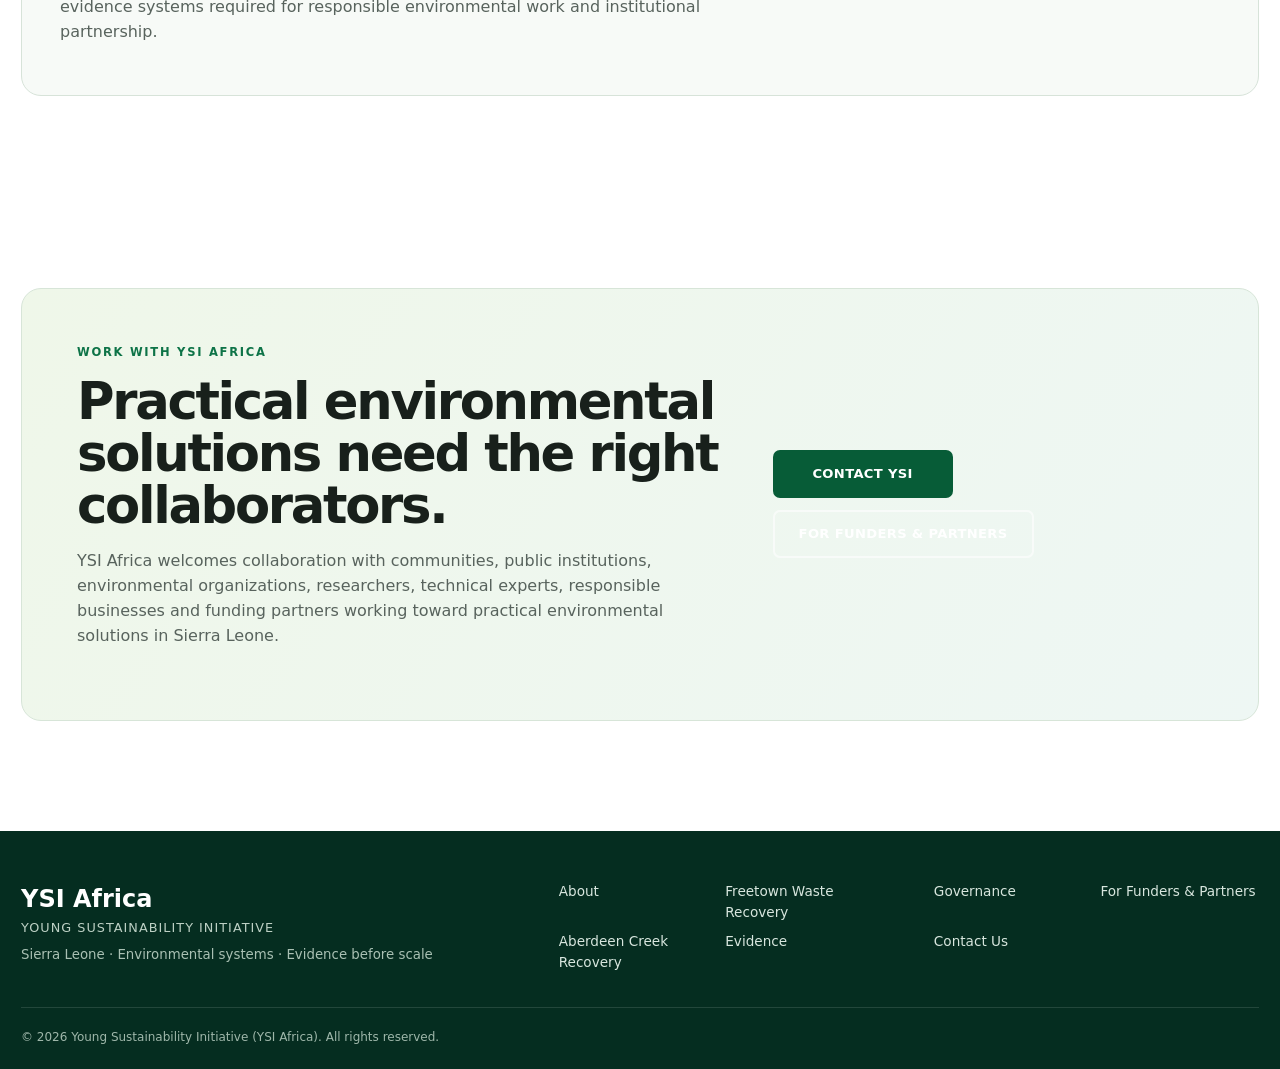
==== commit baa92ea1: "Refine homepage copy and public pathways from external audit" ====
--- a/index.html
+++ b/index.html
@@ -74,7 +74,7 @@
   <div class="wrap nav-wrap">
     <a class="brand" href="#top" aria-label="YSI Africa home"><span class="brand-ysi">YSI</span><span class="brand-africa">AFRICA</span><span class="brand-name">Young Sustainability Initiative</span></a>
     <button class="menu" aria-expanded="false" aria-controls="nav">Menu</button>
-    <nav id="nav" class="nav" aria-label="Main navigation"><a href="about.html">About Us</a><a href="#work">What We Do</a><a href="flagship.html">Waste Project</a><a href="aberdeen.html">Aberdeen</a><a href="evidence.html">Evidence</a><a href="governance.html">Governance & Accountability</a><a class="nav-cta" href="funders.html">For Funders</a><a href="mailto:info@ysiafrica.org?subject=YSI%20Africa%20Inquiry">Contact Us</a></nav>
+    <nav id="nav" class="nav" aria-label="Main navigation"><a href="about.html">About Us</a><a href="insights.html">Waste &amp; Sanitation</a><a href="flagship.html">Freetown Waste Recovery</a><a href="aberdeen.html">Aberdeen Creek Recovery</a><a href="evidence.html">Evidence</a><a href="contact.html">Contact Us</a><a class="nav-cta" href="funders.html">For Funders &amp; Partners</a></nav>
   </div>
 </header>
 
@@ -88,23 +88,16 @@
         <div class="actions"><a class="btn btn-primary" href="#work">Explore Our Work</a><a class="btn btn-secondary" href="evidence.html">See the Evidence</a></div>
         <a class="hero-funder-path" href="funders.html">For Funders &amp; Partners →</a>
       </div>
-      <figure class="hero-photo"><img class="field-hero-image" src="/assets/images/ysi-hero-real.jpg" alt="Documentary field cleanup work at Lumley Beach in Freetown" loading="eager" decoding="async" fetchpriority="high"><figcaption>Documentary field photography from Lumley Beach cleanup work in Freetown.</figcaption></figure>
+      <figure class="hero-photo"><img class="field-hero-image" src="/assets/images/ysi-hero-real.jpg" alt="Documentary field cleanup work at Lumley Beach in Freetown" loading="eager" decoding="async" fetchpriority="high"><figcaption>Lumley Beach, Freetown · YSI field cleanup activity.</figcaption></figure>
     </div>
   </section>
 
   <section class="impact-strip" id="impact" aria-label="Impact and operating priorities">
     <div class="wrap impact-grid">
-      <div class="impact-item verified"><strong>20,000+ kg</strong><span>Waste removed</span><small>YSI public impact claim · evidence chain under reconstruction</small><a class="impact-evidence-link" href="evidence.html#impact-dossier">View the evidence →</a></div>
+      <div class="impact-item verified"><strong>20,000+ kg</strong><span>Waste removed</span><small>Through documented field activity in Freetown</small><a class="impact-evidence-link" href="evidence.html#impact-dossier">View evidence &amp; methodology →</a></div>
       <div class="impact-item"><strong>Freetown</strong><span>Field base</span><small>Initial operational concentration</small></div>
       <div class="impact-item"><strong>Evidence</strong><span>Before scale</span><small>Projects progress through defined gates</small></div>
       <div class="impact-item"><strong>Systems</strong><span>Not campaigns</span><small>Measure, test, learn, replicate</small></div>
-    </div>
-  </section>
-
-  <section class="institutional-proof-strip" aria-label="Independent coverage and institutional engagement">
-    <div class="wrap institutional-proof-grid">
-      <div class="coverage-proof"><small>Independent coverage</small><strong>South Africa Today</strong><span>April 2026 coverage of sustained Lumley Beach cleanup work.</span><a href="https://southafricatoday.net/africa/young-volunteers-clear-100-days-of-plastic-waste-from-freetowns-lumley-beach-in-fight-against-pollution/" target="_blank" rel="noopener">Read independent coverage →</a></div>
-      <div class="engagement-proof"><div class="engagement-head"><small>Institutional engagement</small><span>Documented contact/exchange — not partnership or endorsement</span></div><div class="engagement-chips"><span><b>EPA Sierra Leone</b><em>Direct organizational correspondence</em></span><span><b>NPAA</b><em>Current Aberdeen Creek contact</em></span><span><b>Mangrove Action Project</b><em>Active technical exchange</em></span></div></div>
     </div>
   </section>
 
@@ -119,7 +112,7 @@
       </div>
       <figure class="field-record">
         <img src="/assets/images/lumley-field-2026-04-23.webp" alt="Two workers carrying out shoreline cleanup work at Lumley Beach in Freetown" loading="lazy" decoding="async">
-        <figcaption><strong>Field record</strong>Shoreline cleanup activity documented at Lumley Beach. The image is presented as field evidence of cleanup activity and operating context, not as Phase 0 measurement data.</figcaption>
+        <figcaption><strong>Field record</strong>Lumley Beach shoreline cleanup, 23 April 2026.</figcaption>
         <div class="field-meta" aria-label="Field record metadata"><div><b>Place</b><span>Lumley Beach, Freetown</span></div><div><b>Date</b><span>23 April 2026</span></div><div><b>Status</b><span>Documented field work</span></div></div>
       </figure>
     </div>
@@ -127,33 +120,47 @@
 
   <section class="section flagship-home" aria-labelledby="flagship-home-title">
     <div class="wrap flagship-home-grid">
-      <div class="flagship-home-copy"><p class="eyebrow">Freetown Circular Waste Recovery Project · Current stage: Phase 0</p><h2 id="flagship-home-title">Measure first.<br><span>Build second.</span></h2><p>YSI is developing a coastal waste-leakage and resource-recovery initiative for Freetown. The current stage is evidence and operational design: find where leakage persists, measure and characterize it, test realistic recovery and routing options, understand real costs and decide what additional infrastructure — if any — is justified.</p><p class="flagship-home-note">Phase 0 is non-thermal. Current funding is focused on evidence and operational design; RDF/SRF and other thermal pathways remain later technical hypotheses subject to validation.</p><div class="actions"><a class="btn btn-primary" href="flagship.html">Explore the Waste Project</a></div></div>
+      <div class="flagship-home-copy"><p class="eyebrow">Freetown Circular Waste Recovery Project · Current stage: Phase 0</p><h2 id="flagship-home-title">Measure first.<br><span>Build second.</span></h2><p>YSI is developing a coastal waste-leakage and resource-recovery initiative for Freetown. The current stage is evidence and operational design: find where leakage persists, measure and characterize it, test realistic recovery and routing options, understand real costs and decide what additional infrastructure — if any — is justified.</p><p class="flagship-home-note">The purpose of Phase 0 is a decision — not a predetermined facility.</p><div class="actions"><a class="btn btn-primary" href="flagship.html">Explore the project</a></div></div>
       <div class="flagship-home-flow" aria-label="Waste Project process summary"><div><strong>01</strong><span>Intercept</span><small>Test lawful leakage capture</small></div><div><strong>02</strong><span>Measure</span><small>Weigh and characterize</small></div><div><strong>03</strong><span>Recover</span><small>Test realistic pathways</small></div><div><strong>04</strong><span>Decide</span><small>Build only what evidence supports</small></div></div>
     </div>
   </section>
 
   <section class="section" id="work">
     <div class="wrap"><div class="section-head"><p class="eyebrow">What we do</p><h2>Practical environmental action with a long-term systems focus.</h2><p>YSI connects immediate field work with measurement, environmental protection, recovery testing, community participation and stronger operating systems.</p></div>
-      <div class="cards four"><article class="card"><div class="icon">▣</div><h3>Waste Management & Sanitation</h3><p>Localized cleanup, evidence-building, leakage analysis and practical waste-system development.</p></article><article class="card"><div class="icon">♻</div><h3>Recycling & Circular Economy</h3><p>Sorting, material recovery, reuse and waste-to-value pathways only where evidence supports them.</p></article><article class="card"><div class="icon">≈</div><h3>Coastal & Wetland Protection</h3><p>Evidence-led protection and recovery planning for beaches, waterways, wetlands and coastal ecosystems.</p></article><article class="card"><div class="icon">◎</div><h3>Community Education & Awareness</h3><p>Environmental awareness, participation and responsible local stewardship linked to practical work.</p></article></div>
+      <div class="cards four"><article class="card"><div class="icon">▣</div><h3>Waste Management &amp; Sanitation</h3><p>Localized cleanup, evidence-building, leakage analysis and practical waste-system development.</p></article><article class="card"><div class="icon">♻</div><h3>Recycling &amp; Circular Economy</h3><p>Sorting, material recovery, reuse and waste-to-value pathways only where evidence supports them.</p></article><article class="card"><div class="icon">≈</div><h3>Coastal &amp; Wetland Protection</h3><p>Evidence-led protection and recovery planning for beaches, waterways, wetlands and coastal ecosystems.</p></article><article class="card"><div class="icon">◎</div><h3>Community Education &amp; Awareness</h3><p>Environmental awareness, participation and responsible local stewardship linked to practical work.</p></article></div>
+    </div>
+  </section>
+
+  <section class="section community-entry-home">
+    <div class="wrap community-entry-card">
+      <div><p class="eyebrow">Get involved</p><h2>There is more than one way to contribute.</h2><p>Community members, volunteers, students and local observers can contact YSI about current opportunities, share useful field information, or help strengthen practical environmental work in Sierra Leone. Opportunities vary by project and stage.</p></div>
+      <div class="community-entry-actions"><a class="btn btn-primary" href="contact.html#community-interest">Community &amp; Volunteer Interest</a><a class="text-link" href="mailto:info@ysiafrica.org?subject=YSI%20Africa%20Field%20Evidence%20or%20Community%20Input">Share field information →</a></div>
     </div>
   </section>
 
   <section class="section soft" id="projects">
-    <div class="wrap project-layout"><div><p class="eyebrow">Projects & evidence</p><h2>Work already undertaken. Systems still being built.</h2><p class="lede">Completed field activity, current development work and technical hypotheses are labeled separately.</p></div>
-      <div class="project-stack"><article class="project featured"><span class="pill">Documented field work</span><h3>Lumley Beach Cleanup</h3><p>Cleanup and sanitation work at Lumley Beach established direct operating experience and the evidence base for YSI's move toward stronger waste systems.</p><a class="text-link" href="evidence.html#impact-dossier">Inspect the evidence status →</a></article><article class="project"><span class="pill dev">Current first phase</span><h3>Aberdeen Creek Protection &amp; Recovery Project</h3><p>Authority coordination, site evidence, waste-leakage analysis, ecological diagnosis and technical review before any physical intervention.</p><a class="text-link" href="aberdeen.html">Explore Aberdeen Creek →</a></article><article class="project"><span class="pill dev">Current Phase 0</span><h3>Freetown Circular Waste Recovery Project</h3><p>Coastal leakage measurement, characterization, recovery/routing analysis, operating costs and evidence-led next-stage decisions.</p><a class="text-link" href="flagship.html">Explore the Waste Project →</a></article></div>
+    <div class="wrap project-layout"><div><p class="eyebrow">Projects &amp; evidence</p><h2>Work already undertaken. Systems still being built.</h2><p class="lede">Completed field activity, current development work and technical hypotheses are labeled separately.</p></div>
+      <div class="project-stack"><article class="project featured"><span class="pill">Documented field work</span><h3>Lumley Beach Cleanup</h3><p>Cleanup and sanitation work at Lumley Beach established direct operating experience and the evidence base for YSI's move toward stronger waste systems.</p><a class="text-link" href="evidence.html#impact-dossier">Inspect the evidence status →</a></article><article class="project"><span class="pill dev">Current first phase</span><h3>Aberdeen Creek Protection &amp; Recovery Project</h3><p>Authority coordination, site evidence, waste-leakage analysis, ecological diagnosis and technical review before any physical intervention.</p><a class="text-link" href="aberdeen.html">Explore Aberdeen Creek →</a></article><article class="project"><span class="pill dev">Current Phase 0</span><h3>Freetown Circular Waste Recovery Project</h3><p>Coastal leakage measurement, characterization, recovery/routing analysis, operating costs and evidence-led next-stage decisions.</p><a class="text-link" href="flagship.html">Explore the project →</a></article></div>
     </div>
   </section>
 
-  <section class="section" id="about"><div class="wrap split"><div><p class="eyebrow">About YSI</p><h2>Independent, community-driven and nonpartisan.</h2></div><div class="body-copy"><p><strong>YSI Africa is the public brand of Young Sustainability Initiative, a legally incorporated Sierra Leonean environmental nonprofit organized as a Company Limited by Guarantee.</strong></p><p>Its constitutional objects support environmental initiatives including waste management, beach cleanup, pollution reduction, sustainability, biodiversity and ecosystem protection, community education, outreach and public accountability.</p><p>YSI's institutional direction is to prove practical systems locally and replicate only what evidence supports.</p></div></div></section>
+  <section class="section" id="about"><div class="wrap split"><div><p class="eyebrow">About YSI</p><h2>Independent, community-driven and nonpartisan.</h2></div><div class="body-copy"><p><strong>YSI Africa is the public brand of Young Sustainability Initiative, a legally incorporated Sierra Leonean environmental nonprofit organized as a Company Limited by Guarantee.</strong></p><p>Its constitutional objects support environmental initiatives including waste management, beach cleanup, pollution reduction, sustainability, biodiversity and ecosystem protection, community education, outreach and public accountability.</p><p>YSI's institutional direction is to prove practical systems locally and replicate only what evidence supports.</p><p><a class="text-link" href="about.html#people">Meet the leadership and operating team →</a></p></div></div></section>
 
-  <section class="section dark" id="transparency"><div class="wrap transparency-grid"><div><p class="eyebrow light">Transparency & accountability</p><h2>Credibility comes before scale.</h2><p>YSI separates verified facts, documented activity, current development, technical hypotheses and institutional engagement so the public record does not outrun the evidence.</p></div><div class="principles"><div><b>01</b><span><strong>Evidence before claims</strong><small>Quantitative and project claims are tied to their actual proof status.</small></span></div><div><b>02</b><span><strong>Real relationships only</strong><small>Engagement is not presented as partnership or endorsement.</small></span></div><div><b>03</b><span><strong>Clear project gates</strong><small>Development, approval, implementation and results are not collapsed into one status.</small></span></div><div><b>04</b><span><strong>Build capacity openly</strong><small>Readiness gaps are treated as institution-building work, not hidden behind marketing.</small></span></div></div></div></section>
+  <section class="section dark" id="transparency"><div class="wrap transparency-grid"><div><p class="eyebrow light">Transparency &amp; accountability</p><h2>Credibility comes before scale.</h2><p>YSI separates verified facts, documented activity, current development, technical hypotheses and institutional engagement so the public record does not outrun the evidence.</p></div><div class="principles"><div><b>01</b><span><strong>Evidence before claims</strong><small>Quantitative and project claims are tied to their actual proof status.</small></span></div><div><b>02</b><span><strong>Accurate relationships</strong><small>Institutional engagement is described according to the documented relationship.</small></span></div><div><b>03</b><span><strong>Clear project gates</strong><small>Development, approval, implementation and results are not collapsed into one status.</small></span></div><div><b>04</b><span><strong>Build capacity openly</strong><small>Readiness gaps are treated as institution-building work, not hidden behind marketing.</small></span></div></div></div></section>
 
-  <section class="section funder-readiness-home"><div class="wrap funder-readiness-card"><div><p class="eyebrow">Governance & accountability</p><h2>Can YSI receive institutional funding and account for it?</h2><p>Review YSI's legal record, leadership, internal controls, safeguarding, monitoring architecture, open readiness items and forwardable funder materials in one place.</p></div><div class="funder-readiness-actions"><a class="btn btn-primary" href="governance.html">Governance & Accountability</a><a class="btn btn-secondary" href="funders.html">For Funders</a></div></div></section>
+  <section class="institutional-proof-strip" aria-label="Independent coverage and institutional engagement">
+    <div class="wrap institutional-proof-grid">
+      <div class="coverage-proof"><small>Independent coverage</small><strong>South Africa Today</strong><span>April 2026 coverage of sustained Lumley Beach cleanup work.</span><a href="https://southafricatoday.net/africa/young-volunteers-clear-100-days-of-plastic-waste-from-freetowns-lumley-beach-in-fight-against-pollution/" target="_blank" rel="noopener">Read independent coverage →</a></div>
+      <div class="engagement-proof"><div class="engagement-head"><small>Institutional engagement</small><span>Current relationship status shown in words</span></div><div class="engagement-chips"><span><b>EPA Sierra Leone</b><em>Direct organizational correspondence</em></span><span><b>NPAA</b><em>Current Aberdeen Creek contact</em></span><span><b>Mangrove Action Project</b><em>Active technical exchange</em></span></div></div>
+    </div>
+  </section>
 
-  <section class="section contact" id="contact"><div class="wrap contact-box"><div><p class="eyebrow">Institutional contact</p><h2>Funding, technical partnership and due diligence.</h2><p>Institutional funders, technical experts, public institutions, research organizations and responsible private-sector counterparts can begin through YSI's dedicated funder pathway or organizational inbox.</p></div><div class="contact-actions"><a class="btn btn-primary light-btn" href="funders.html#partner">Institutional inquiry</a><a class="btn btn-secondary" href="mailto:info@ysiafrica.org?subject=YSI%20Africa%20Inquiry">Email YSI</a><span>info@ysiafrica.org</span></div></div></section>
+  <section class="section funder-readiness-home"><div class="wrap funder-readiness-card"><div><p class="eyebrow">Governance &amp; accountability</p><h2>Building strong systems behind the environmental work.</h2><p>YSI is strengthening the governance, financial controls, safeguarding, monitoring and evidence systems required for responsible environmental work and institutional collaboration.</p></div><div class="funder-readiness-actions"><a class="btn btn-secondary" href="governance.html">Governance &amp; Accountability</a></div></div></section>
+
+  <section class="section contact" id="contact"><div class="wrap contact-box"><div><p class="eyebrow">Work with YSI Africa</p><h2>Practical environmental solutions need the right collaborators.</h2><p>YSI welcomes collaboration with communities, public institutions, environmental organizations, researchers, technical experts, responsible businesses and funding partners working toward practical environmental solutions in Sierra Leone.</p></div><div class="contact-actions"><a class="btn btn-primary light-btn" href="contact.html">Contact YSI</a><a class="btn btn-secondary" href="funders.html">For Funders &amp; Partners</a><span>info@ysiafrica.org</span></div></div></section>
 </main>
 
-<footer class="footer"><div class="wrap footer-grid"><div><strong>YSI Africa</strong><span>Young Sustainability Initiative</span><small>Sierra Leone · Environmental systems · Evidence before scale</small></div><div class="footer-links"><a href="about.html">About</a><a href="flagship.html">Waste Project</a><a href="aberdeen.html">Aberdeen</a><a href="evidence.html">Evidence</a></div><div class="footer-links"><a href="governance.html">Governance</a><a href="funders.html">For Funders</a><a href="mailto:info@ysiafrica.org">info@ysiafrica.org</a></div></div><div class="wrap copyright">© 2026 Young Sustainability Initiative (YSI Africa). All rights reserved.</div></footer>
-<script src="script.js?v=20260903-clean2"></script>
+<footer class="footer"><div class="wrap footer-grid"><div><strong>YSI Africa</strong><span>Young Sustainability Initiative</span><small>Sierra Leone · Environmental systems · Evidence before scale</small></div><div class="footer-links"><a href="about.html">About</a><a href="flagship.html">Freetown Waste Recovery</a><a href="aberdeen.html">Aberdeen Creek Recovery</a><a href="evidence.html">Evidence</a></div><div class="footer-links"><a href="governance.html">Governance</a><a href="funders.html">For Funders &amp; Partners</a><a href="contact.html">Contact Us</a></div></div><div class="wrap copyright">© 2026 Young Sustainability Initiative (YSI Africa). All rights reserved.</div></footer>
+<script src="script.js?v=20260905-audit2"></script>
 </body>
 </html>
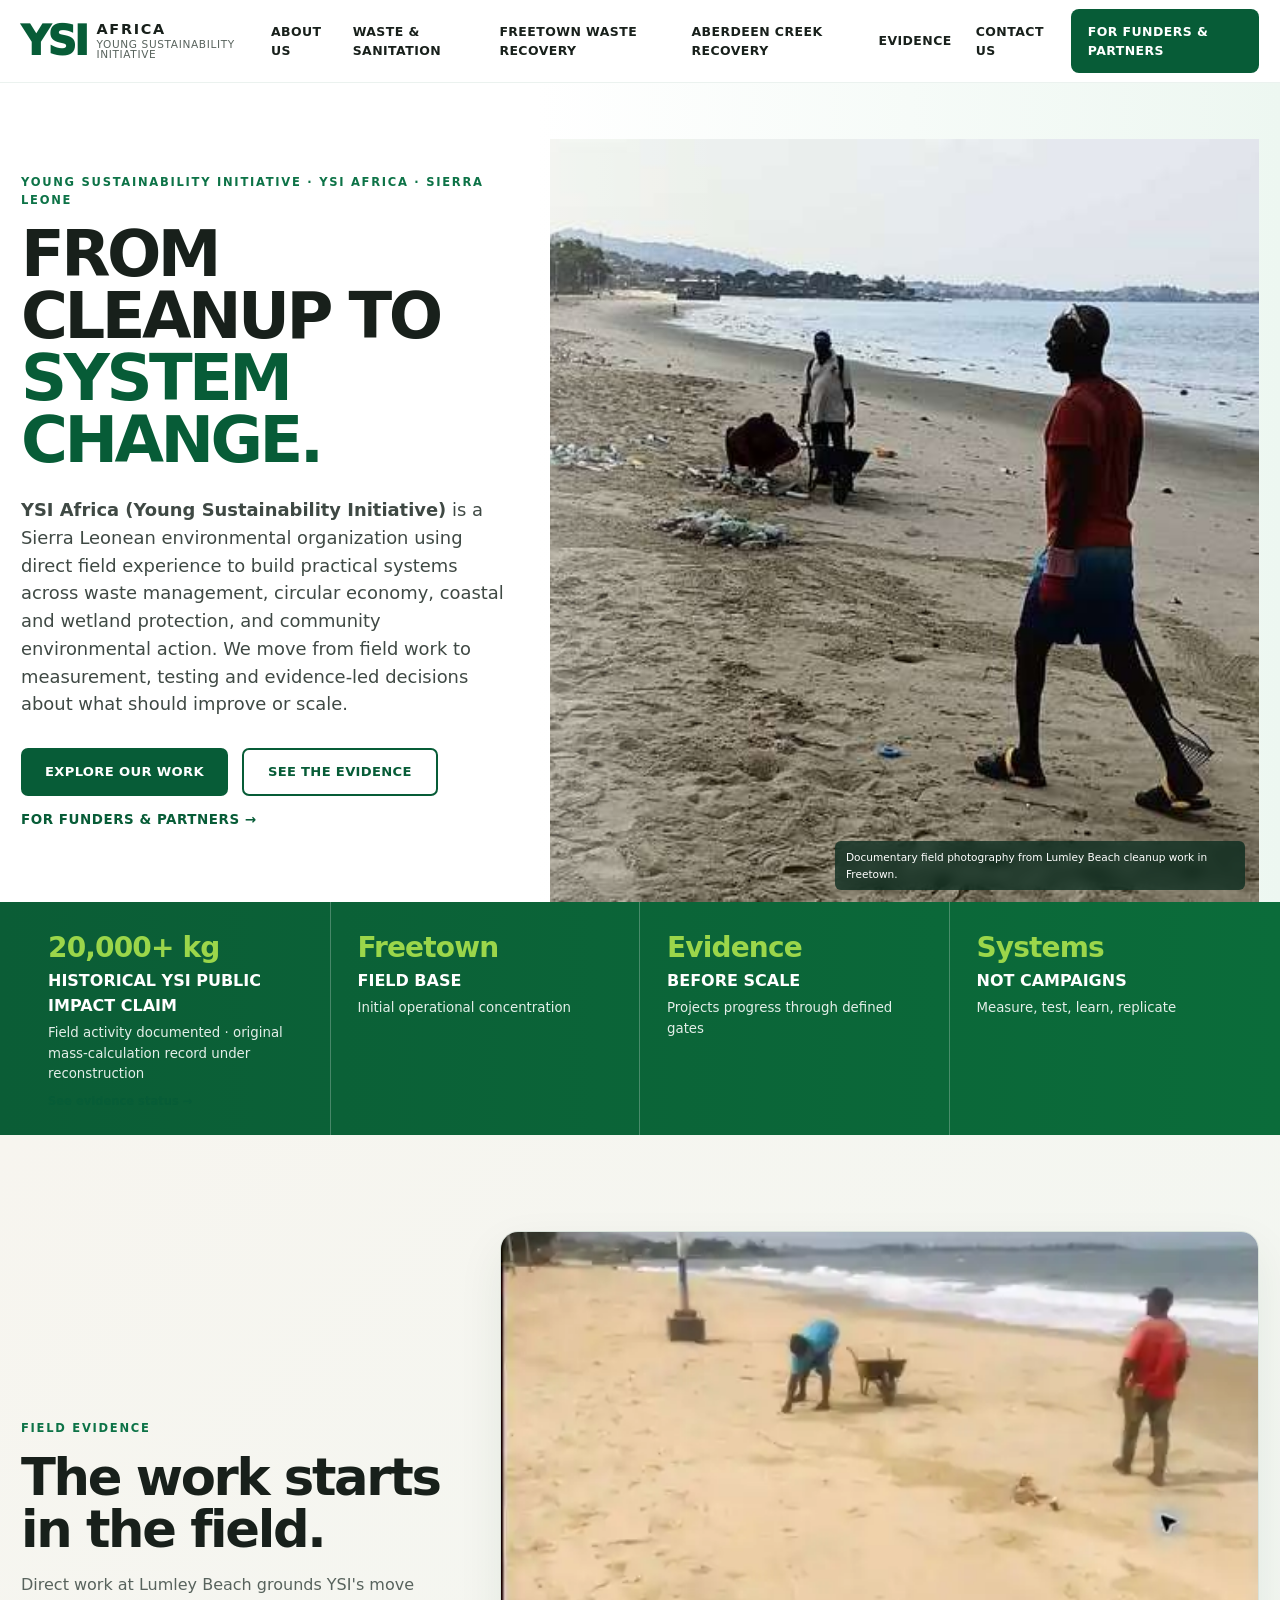
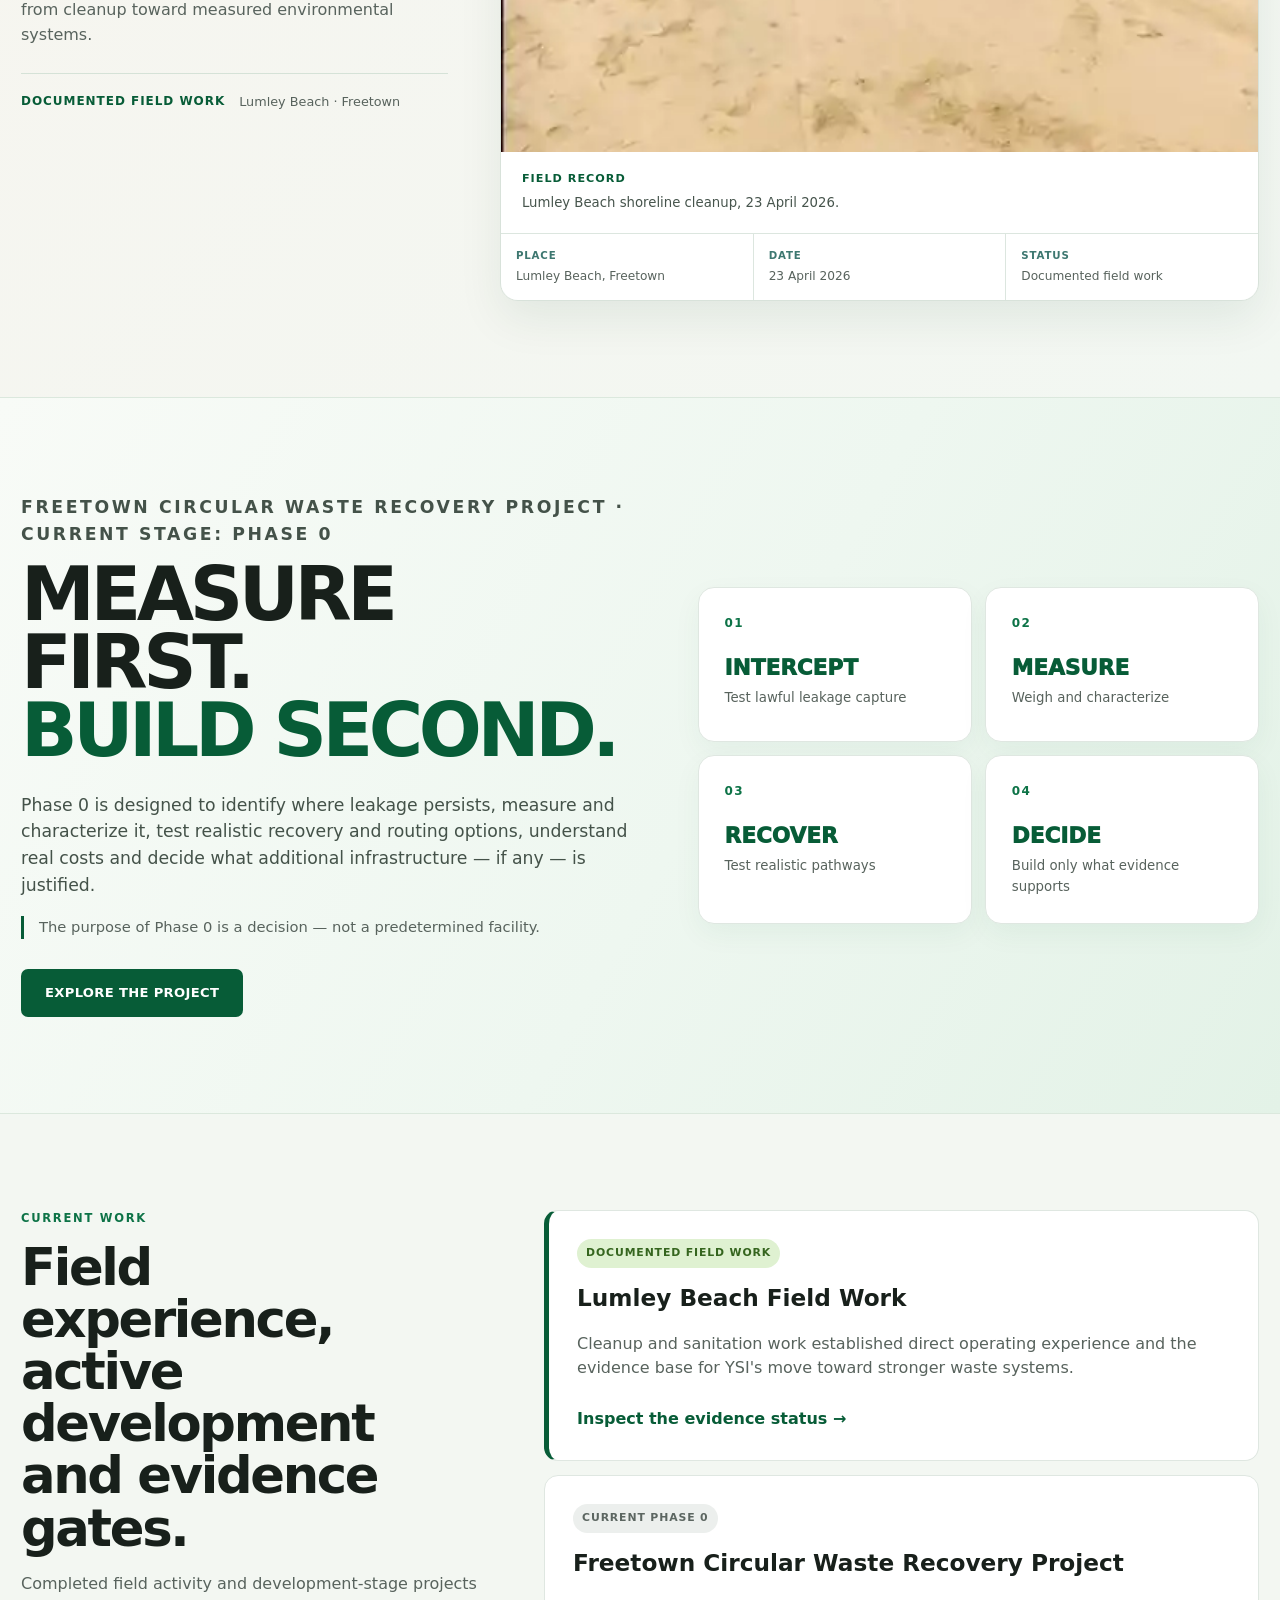
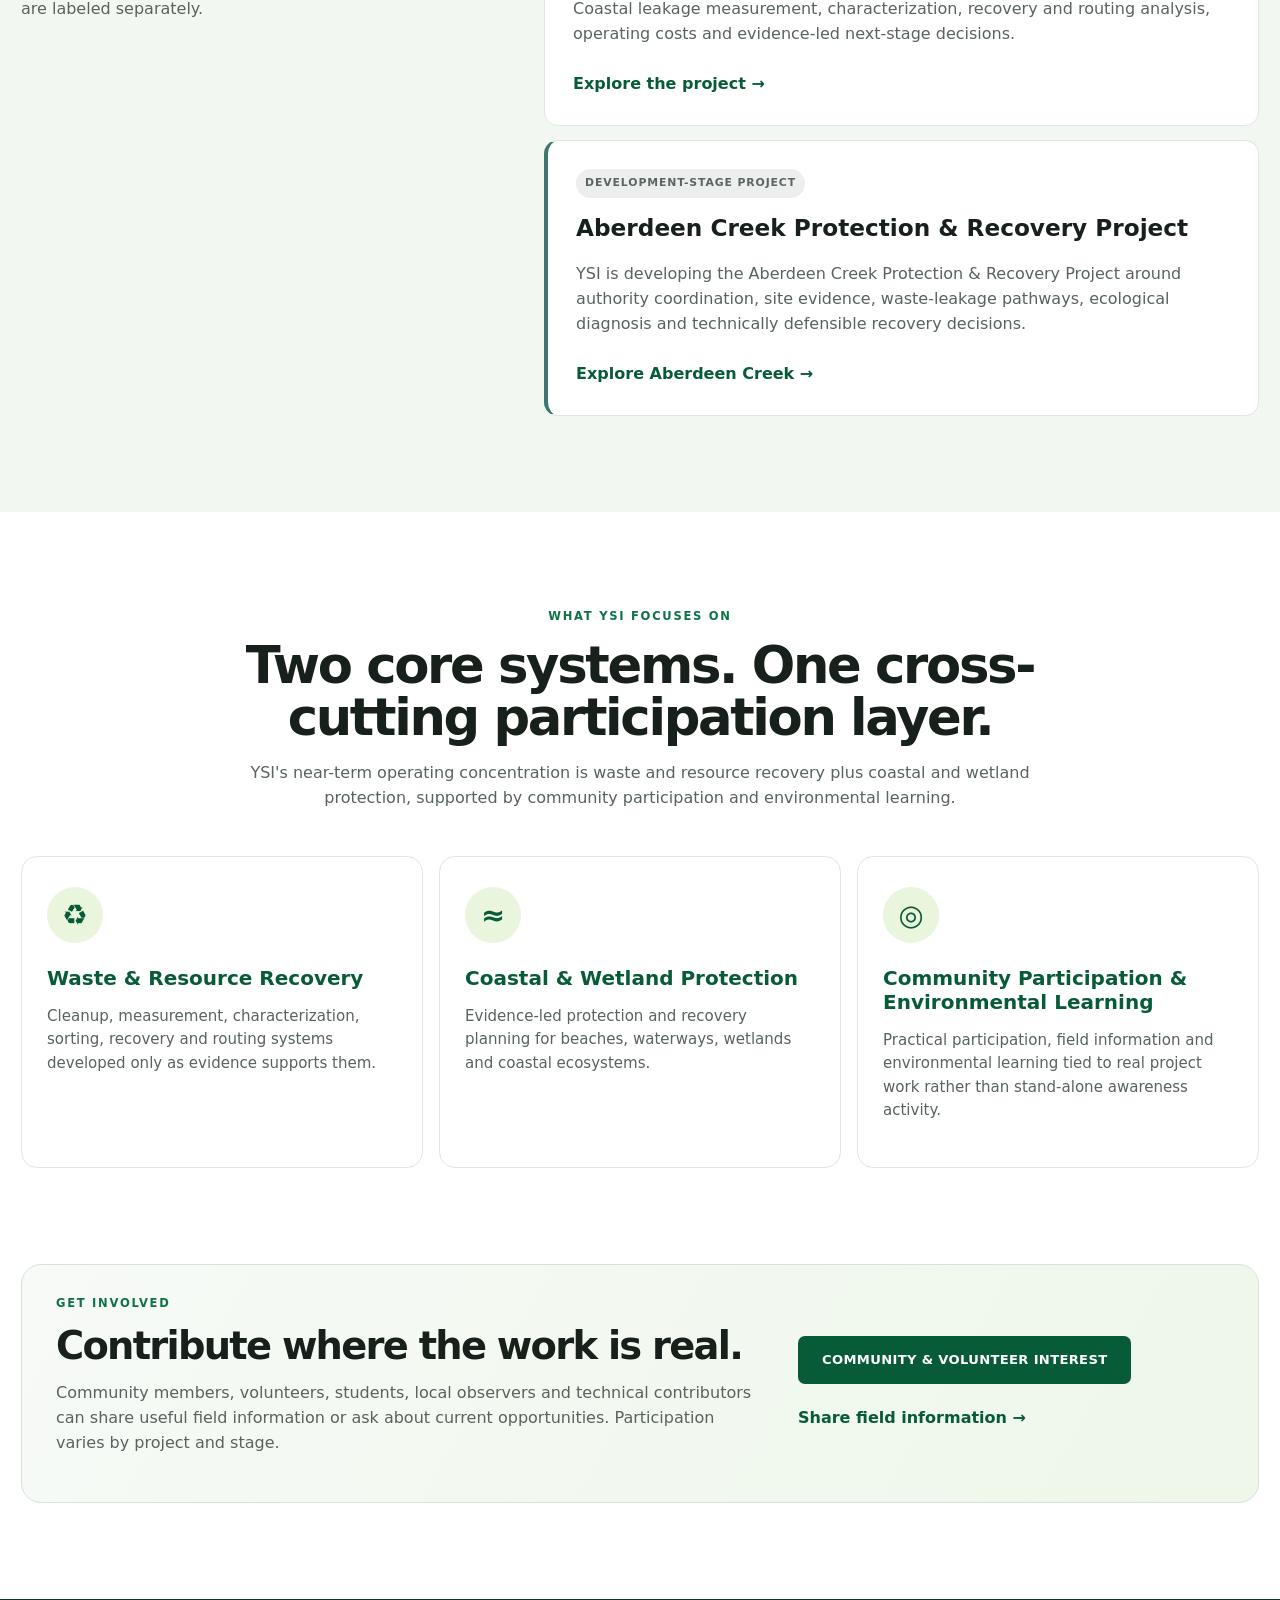
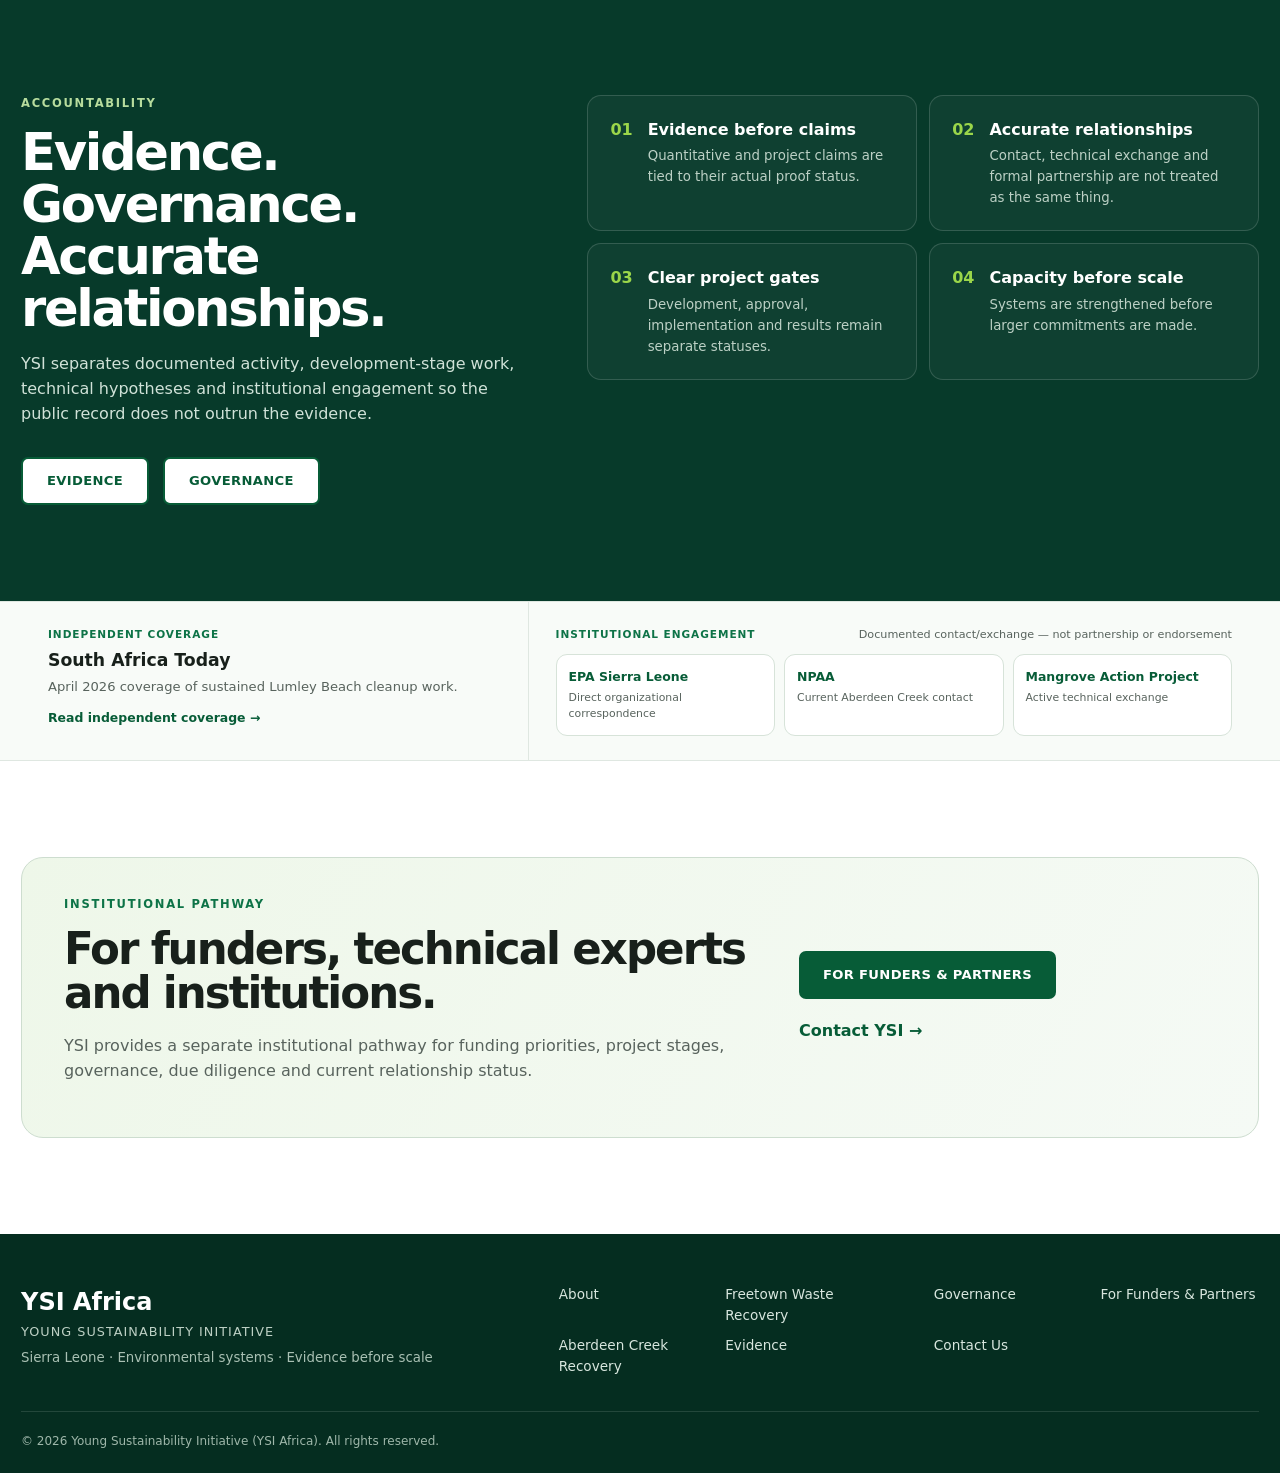
==== commit 95223984: "Align homepage evidence language and simplify public pathway" ====
--- a/index.html
+++ b/index.html
@@ -50,11 +50,7 @@
   </script>
   <style>
     :root{--estuary:#3d7770;--sand:#d8c7a5;--warm:#f7f5ef}
-    .institutional-proof-strip{background:#f8fbf8;border-bottom:1px solid var(--line)}
-    .institutional-proof-grid{display:grid;grid-template-columns:.82fr 1.18fr}.coverage-proof,.engagement-proof{padding:24px 27px}.coverage-proof{border-right:1px solid var(--line)}
-    .coverage-proof small,.engagement-head small{display:block;color:var(--green2);font-weight:900;text-transform:uppercase;letter-spacing:.09em;font-size:.66rem}.coverage-proof strong,.coverage-proof span{display:block}.coverage-proof strong{font-size:1.08rem;margin-top:5px}.coverage-proof span{color:var(--muted);font-size:.82rem;margin:3px 0 8px}.coverage-proof a{color:var(--green);font-weight:900;text-decoration:none;font-size:.78rem}
-    .engagement-head{display:flex;align-items:baseline;justify-content:space-between;gap:15px;margin-bottom:11px}.engagement-head span{color:var(--muted);font-size:.7rem}.engagement-chips{display:grid;grid-template-columns:repeat(3,1fr);gap:9px}.engagement-chips>span{border:1px solid #d7e3d9;background:#fff;border-radius:11px;padding:12px}.engagement-chips b,.engagement-chips em{display:block}.engagement-chips b{color:var(--green);font-size:.78rem}.engagement-chips em{font-style:normal;color:var(--muted);font-size:.68rem;margin-top:3px}
-    .impact-evidence-link{display:block;margin-top:8px;color:var(--green);font-size:.72rem;font-weight:900;text-decoration:none}.funder-readiness-home{background:#fff}.funder-readiness-card{border:1px solid #cdddcf;background:linear-gradient(120deg,#eef7e9,#f5faf5);border-radius:22px;padding:42px;display:grid;grid-template-columns:1.2fr .8fr;gap:40px;align-items:center}.funder-readiness-card h2{font-size:clamp(2rem,3.5vw,3.15rem)}.funder-readiness-card p:last-child{color:var(--muted);max-width:760px}.funder-readiness-actions{display:grid;gap:10px;justify-items:start}
+    .impact-evidence-link{display:block;margin-top:8px;color:#fff;font-size:.72rem;font-weight:900;text-decoration:none}.impact-evidence-link:hover{text-decoration:underline}
     .hero-funder-path{display:inline-block;margin-top:17px;color:var(--green);font-size:.78rem;font-weight:900;text-decoration:none;text-transform:uppercase;letter-spacing:.04em}.hero-funder-path:hover{text-decoration:underline}
     .field-evidence{background:linear-gradient(135deg,var(--warm) 0%,#f2f7f2 100%)}
     .field-record{margin:0;background:#fff;border:1px solid #d8e2da;border-radius:18px;overflow:hidden;box-shadow:0 18px 45px rgba(7,58,42,.08)}
@@ -63,9 +59,12 @@
     .field-record figcaption strong{display:block;color:var(--green);font-size:.7rem;text-transform:uppercase;letter-spacing:.09em;margin-bottom:5px}
     .field-meta{display:grid;grid-template-columns:repeat(3,1fr);gap:1px;background:#dce6df;border-top:1px solid #dce6df}
     .field-meta div{background:#fff;padding:14px 15px}.field-meta b,.field-meta span{display:block}.field-meta b{color:var(--estuary);font-size:.64rem;text-transform:uppercase;letter-spacing:.08em}.field-meta span{font-size:.76rem;color:var(--muted);margin-top:3px}
-    .project-stack .project:nth-child(2){border-left:4px solid var(--estuary)}
-    @media(max-width:1040px){.institutional-proof-grid,.funder-readiness-card{grid-template-columns:1fr}.coverage-proof{border-right:0;border-bottom:1px solid var(--line)}.field-record img{height:440px}}
-    @media(max-width:760px){.engagement-chips{grid-template-columns:1fr}.engagement-head{display:block}.engagement-head span{display:block;margin-top:4px}.coverage-proof,.engagement-proof{padding:20px}.funder-readiness-card{padding:28px 24px}.field-record img{height:390px}.field-meta{grid-template-columns:1fr}.hero-funder-path{margin-top:14px}}
+    .project-stack .project:nth-child(3){border-left:4px solid var(--estuary)}
+    .home-focus{grid-template-columns:repeat(3,1fr)}
+    .home-focus .card{min-height:235px}
+    .institutional-home{background:#fff}.institutional-home-card{border:1px solid #cdddcf;background:linear-gradient(120deg,#eef7e9,#f5faf5);border-radius:22px;padding:38px 42px;display:grid;grid-template-columns:1.25fr .75fr;gap:40px;align-items:center}.institutional-home-card h2{font-size:clamp(2rem,3.4vw,3rem)}.institutional-home-card p:last-child{color:var(--muted);max-width:760px}.institutional-home-actions{display:grid;gap:10px;justify-items:start}
+    @media(max-width:1040px){.institutional-home-card{grid-template-columns:1fr}.field-record img{height:440px}.home-focus{grid-template-columns:repeat(2,1fr)}}
+    @media(max-width:760px){.institutional-home-card{padding:28px 24px}.field-record img{height:390px}.field-meta,.home-focus{grid-template-columns:1fr}.hero-funder-path{margin-top:14px}}
   </style>
 </head>
 <body>
@@ -94,7 +93,7 @@
 
   <section class="impact-strip" id="impact" aria-label="Impact and operating priorities">
     <div class="wrap impact-grid">
-      <div class="impact-item verified"><strong>20,000+ kg</strong><span>Waste removed</span><small>Through documented field activity in Freetown</small><a class="impact-evidence-link" href="evidence.html#impact-dossier">View evidence &amp; methodology →</a></div>
+      <div class="impact-item"><strong>20,000+ kg</strong><span>Historical YSI public impact claim</span><small>Field activity documented · original mass-calculation record under reconstruction</small><a class="impact-evidence-link" href="evidence.html#impact-dossier">See evidence status →</a></div>
       <div class="impact-item"><strong>Freetown</strong><span>Field base</span><small>Initial operational concentration</small></div>
       <div class="impact-item"><strong>Evidence</strong><span>Before scale</span><small>Projects progress through defined gates</small></div>
       <div class="impact-item"><strong>Systems</strong><span>Not campaigns</span><small>Measure, test, learn, replicate</small></div>
@@ -106,8 +105,7 @@
       <div class="field-evidence-copy">
         <p class="eyebrow">Field evidence</p>
         <h2 id="field-evidence-title">The work starts in the field.</h2>
-        <p class="lede">YSI's systems work is grounded in direct experience with the waste stream, public-space cleanup and material handling in Freetown.</p>
-        <p>Field activity at Lumley Beach provides the physical context for YSI's move toward measurement, characterization, recovery and stronger environmental systems.</p>
+        <p class="lede">Direct work at Lumley Beach grounds YSI's move from cleanup toward measured environmental systems.</p>
         <div class="field-proof"><strong>Documented field work</strong><span>Lumley Beach · Freetown</span></div>
       </div>
       <figure class="field-record">
@@ -120,47 +118,44 @@
 
   <section class="section flagship-home" aria-labelledby="flagship-home-title">
     <div class="wrap flagship-home-grid">
-      <div class="flagship-home-copy"><p class="eyebrow">Freetown Circular Waste Recovery Project · Current stage: Phase 0</p><h2 id="flagship-home-title">Measure first.<br><span>Build second.</span></h2><p>YSI is developing a coastal waste-leakage and resource-recovery initiative for Freetown. The current stage is evidence and operational design: find where leakage persists, measure and characterize it, test realistic recovery and routing options, understand real costs and decide what additional infrastructure — if any — is justified.</p><p class="flagship-home-note">The purpose of Phase 0 is a decision — not a predetermined facility.</p><div class="actions"><a class="btn btn-primary" href="flagship.html">Explore the project</a></div></div>
+      <div class="flagship-home-copy"><p class="eyebrow">Freetown Circular Waste Recovery Project · Current stage: Phase 0</p><h2 id="flagship-home-title">Measure first.<br><span>Build second.</span></h2><p>Phase 0 is designed to identify where leakage persists, measure and characterize it, test realistic recovery and routing options, understand real costs and decide what additional infrastructure — if any — is justified.</p><p class="flagship-home-note">The purpose of Phase 0 is a decision — not a predetermined facility.</p><div class="actions"><a class="btn btn-primary" href="flagship.html">Explore the project</a></div></div>
       <div class="flagship-home-flow" aria-label="Waste Project process summary"><div><strong>01</strong><span>Intercept</span><small>Test lawful leakage capture</small></div><div><strong>02</strong><span>Measure</span><small>Weigh and characterize</small></div><div><strong>03</strong><span>Recover</span><small>Test realistic pathways</small></div><div><strong>04</strong><span>Decide</span><small>Build only what evidence supports</small></div></div>
     </div>
   </section>
 
-  <section class="section" id="work">
-    <div class="wrap"><div class="section-head"><p class="eyebrow">What we do</p><h2>Practical environmental action with a long-term systems focus.</h2><p>YSI connects immediate field work with measurement, environmental protection, recovery testing, community participation and stronger operating systems.</p></div>
-      <div class="cards four"><article class="card"><div class="icon">▣</div><h3>Waste Management &amp; Sanitation</h3><p>Localized cleanup, evidence-building, leakage analysis and practical waste-system development.</p></article><article class="card"><div class="icon">♻</div><h3>Recycling &amp; Circular Economy</h3><p>Sorting, material recovery, reuse and waste-to-value pathways only where evidence supports them.</p></article><article class="card"><div class="icon">≈</div><h3>Coastal &amp; Wetland Protection</h3><p>Evidence-led protection and recovery planning for beaches, waterways, wetlands and coastal ecosystems.</p></article><article class="card"><div class="icon">◎</div><h3>Community Education &amp; Awareness</h3><p>Environmental awareness, participation and responsible local stewardship linked to practical work.</p></article></div>
+  <section class="section soft" id="work">
+    <div class="wrap project-layout"><div><p class="eyebrow">Current work</p><h2>Field experience, active development and evidence gates.</h2><p class="lede">Completed field activity and development-stage projects are labeled separately.</p></div>
+      <div class="project-stack">
+        <article class="project featured"><span class="pill">Documented field work</span><h3>Lumley Beach Field Work</h3><p>Cleanup and sanitation work established direct operating experience and the evidence base for YSI's move toward stronger waste systems.</p><a class="text-link" href="evidence.html#impact-dossier">Inspect the evidence status →</a></article>
+        <article class="project"><span class="pill dev">Current Phase 0</span><h3>Freetown Circular Waste Recovery Project</h3><p>Coastal leakage measurement, characterization, recovery and routing analysis, operating costs and evidence-led next-stage decisions.</p><a class="text-link" href="flagship.html">Explore the project →</a></article>
+        <article class="project"><span class="pill dev">Current first phase</span><h3>Aberdeen Creek Protection &amp; Recovery Project</h3><p>Authority coordination, site evidence, waste-leakage analysis, ecological diagnosis and technical review before any physical intervention.</p><a class="text-link" href="aberdeen.html">Explore Aberdeen Creek →</a></article>
+      </div>
+    </div>
+  </section>
+
+  <section class="section" aria-labelledby="focus-title">
+    <div class="wrap"><div class="section-head"><p class="eyebrow">What YSI focuses on</p><h2 id="focus-title">Two core systems. One cross-cutting participation layer.</h2><p>YSI's near-term operating concentration is waste and resource recovery plus coastal and wetland protection, supported by community participation and environmental learning.</p></div>
+      <div class="cards home-focus">
+        <article class="card"><div class="icon">♻</div><h3>Waste &amp; Resource Recovery</h3><p>Cleanup, measurement, characterization, sorting, recovery and routing systems developed only as evidence supports them.</p></article>
+        <article class="card"><div class="icon">≈</div><h3>Coastal &amp; Wetland Protection</h3><p>Evidence-led protection and recovery planning for beaches, waterways, wetlands and coastal ecosystems.</p></article>
+        <article class="card"><div class="icon">◎</div><h3>Community Participation &amp; Environmental Learning</h3><p>Practical participation, field information and environmental learning tied to real project work rather than stand-alone awareness activity.</p></article>
+      </div>
     </div>
   </section>
 
   <section class="section community-entry-home">
     <div class="wrap community-entry-card">
-      <div><p class="eyebrow">Get involved</p><h2>There is more than one way to contribute.</h2><p>Community members, volunteers, students and local observers can contact YSI about current opportunities, share useful field information, or help strengthen practical environmental work in Sierra Leone. Opportunities vary by project and stage.</p></div>
+      <div><p class="eyebrow">Get involved</p><h2>Contribute where the work is real.</h2><p>Community members, volunteers, students, local observers and technical contributors can share useful field information or ask about current opportunities. Participation varies by project and stage.</p></div>
       <div class="community-entry-actions"><a class="btn btn-primary" href="contact.html#community-interest">Community &amp; Volunteer Interest</a><a class="text-link" href="mailto:info@ysiafrica.org?subject=YSI%20Africa%20Field%20Evidence%20or%20Community%20Input">Share field information →</a></div>
     </div>
   </section>
 
-  <section class="section soft" id="projects">
-    <div class="wrap project-layout"><div><p class="eyebrow">Projects &amp; evidence</p><h2>Work already undertaken. Systems still being built.</h2><p class="lede">Completed field activity, current development work and technical hypotheses are labeled separately.</p></div>
-      <div class="project-stack"><article class="project featured"><span class="pill">Documented field work</span><h3>Lumley Beach Cleanup</h3><p>Cleanup and sanitation work at Lumley Beach established direct operating experience and the evidence base for YSI's move toward stronger waste systems.</p><a class="text-link" href="evidence.html#impact-dossier">Inspect the evidence status →</a></article><article class="project"><span class="pill dev">Current first phase</span><h3>Aberdeen Creek Protection &amp; Recovery Project</h3><p>Authority coordination, site evidence, waste-leakage analysis, ecological diagnosis and technical review before any physical intervention.</p><a class="text-link" href="aberdeen.html">Explore Aberdeen Creek →</a></article><article class="project"><span class="pill dev">Current Phase 0</span><h3>Freetown Circular Waste Recovery Project</h3><p>Coastal leakage measurement, characterization, recovery/routing analysis, operating costs and evidence-led next-stage decisions.</p><a class="text-link" href="flagship.html">Explore the project →</a></article></div>
-    </div>
-  </section>
+  <section class="section dark" id="transparency"><div class="wrap transparency-grid"><div><p class="eyebrow light">Accountability</p><h2>Evidence. Governance. Accurate relationships.</h2><p>YSI separates documented activity, development-stage work, technical hypotheses and institutional engagement so the public record does not outrun the evidence.</p><div class="actions"><a class="btn btn-secondary" href="evidence.html">Evidence</a><a class="btn btn-secondary" href="governance.html">Governance</a></div></div><div class="principles"><div><b>01</b><span><strong>Evidence before claims</strong><small>Quantitative and project claims are tied to their actual proof status.</small></span></div><div><b>02</b><span><strong>Accurate relationships</strong><small>Contact, technical exchange and formal partnership are not treated as the same thing.</small></span></div><div><b>03</b><span><strong>Clear project gates</strong><small>Development, approval, implementation and results remain separate statuses.</small></span></div><div><b>04</b><span><strong>Capacity before scale</strong><small>Systems are strengthened before larger commitments are made.</small></span></div></div></div></section>
 
-  <section class="section" id="about"><div class="wrap split"><div><p class="eyebrow">About YSI</p><h2>Independent, community-driven and nonpartisan.</h2></div><div class="body-copy"><p><strong>YSI Africa is the public brand of Young Sustainability Initiative, a legally incorporated Sierra Leonean environmental nonprofit organized as a Company Limited by Guarantee.</strong></p><p>Its constitutional objects support environmental initiatives including waste management, beach cleanup, pollution reduction, sustainability, biodiversity and ecosystem protection, community education, outreach and public accountability.</p><p>YSI's institutional direction is to prove practical systems locally and replicate only what evidence supports.</p><p><a class="text-link" href="about.html#people">Meet the leadership and operating team →</a></p></div></div></section>
-
-  <section class="section dark" id="transparency"><div class="wrap transparency-grid"><div><p class="eyebrow light">Transparency &amp; accountability</p><h2>Credibility comes before scale.</h2><p>YSI separates verified facts, documented activity, current development, technical hypotheses and institutional engagement so the public record does not outrun the evidence.</p></div><div class="principles"><div><b>01</b><span><strong>Evidence before claims</strong><small>Quantitative and project claims are tied to their actual proof status.</small></span></div><div><b>02</b><span><strong>Accurate relationships</strong><small>Institutional engagement is described according to the documented relationship.</small></span></div><div><b>03</b><span><strong>Clear project gates</strong><small>Development, approval, implementation and results are not collapsed into one status.</small></span></div><div><b>04</b><span><strong>Build capacity openly</strong><small>Readiness gaps are treated as institution-building work, not hidden behind marketing.</small></span></div></div></div></section>
-
-  <section class="institutional-proof-strip" aria-label="Independent coverage and institutional engagement">
-    <div class="wrap institutional-proof-grid">
-      <div class="coverage-proof"><small>Independent coverage</small><strong>South Africa Today</strong><span>April 2026 coverage of sustained Lumley Beach cleanup work.</span><a href="https://southafricatoday.net/africa/young-volunteers-clear-100-days-of-plastic-waste-from-freetowns-lumley-beach-in-fight-against-pollution/" target="_blank" rel="noopener">Read independent coverage →</a></div>
-      <div class="engagement-proof"><div class="engagement-head"><small>Institutional engagement</small><span>Current relationship status shown in words</span></div><div class="engagement-chips"><span><b>EPA Sierra Leone</b><em>Direct organizational correspondence</em></span><span><b>NPAA</b><em>Current Aberdeen Creek contact</em></span><span><b>Mangrove Action Project</b><em>Active technical exchange</em></span></div></div>
-    </div>
-  </section>
-
-  <section class="section funder-readiness-home"><div class="wrap funder-readiness-card"><div><p class="eyebrow">Governance &amp; accountability</p><h2>Building strong systems behind the environmental work.</h2><p>YSI is strengthening the governance, financial controls, safeguarding, monitoring and evidence systems required for responsible environmental work and institutional collaboration.</p></div><div class="funder-readiness-actions"><a class="btn btn-secondary" href="governance.html">Governance &amp; Accountability</a></div></div></section>
-
-  <section class="section contact" id="contact"><div class="wrap contact-box"><div><p class="eyebrow">Work with YSI Africa</p><h2>Practical environmental solutions need the right collaborators.</h2><p>YSI welcomes collaboration with communities, public institutions, environmental organizations, researchers, technical experts, responsible businesses and funding partners working toward practical environmental solutions in Sierra Leone.</p></div><div class="contact-actions"><a class="btn btn-primary light-btn" href="contact.html">Contact YSI</a><a class="btn btn-secondary" href="funders.html">For Funders &amp; Partners</a><span>info@ysiafrica.org</span></div></div></section>
+  <section class="section institutional-home"><div class="wrap institutional-home-card"><div><p class="eyebrow">Institutional pathway</p><h2>For funders, technical experts and institutions.</h2><p>YSI provides a separate institutional pathway for funding priorities, project stages, governance, due diligence and current relationship status.</p></div><div class="institutional-home-actions"><a class="btn btn-primary" href="funders.html">For Funders &amp; Partners</a><a class="text-link" href="contact.html">Contact YSI →</a></div></div></section>
 </main>
 
 <footer class="footer"><div class="wrap footer-grid"><div><strong>YSI Africa</strong><span>Young Sustainability Initiative</span><small>Sierra Leone · Environmental systems · Evidence before scale</small></div><div class="footer-links"><a href="about.html">About</a><a href="flagship.html">Freetown Waste Recovery</a><a href="aberdeen.html">Aberdeen Creek Recovery</a><a href="evidence.html">Evidence</a></div><div class="footer-links"><a href="governance.html">Governance</a><a href="funders.html">For Funders &amp; Partners</a><a href="contact.html">Contact Us</a></div></div><div class="wrap copyright">© 2026 Young Sustainability Initiative (YSI Africa). All rights reserved.</div></footer>
-<script src="script.js?v=20260905-audit2"></script>
+<script src="script.js?v=20260906-home-audit3"></script>
 </body>
 </html>
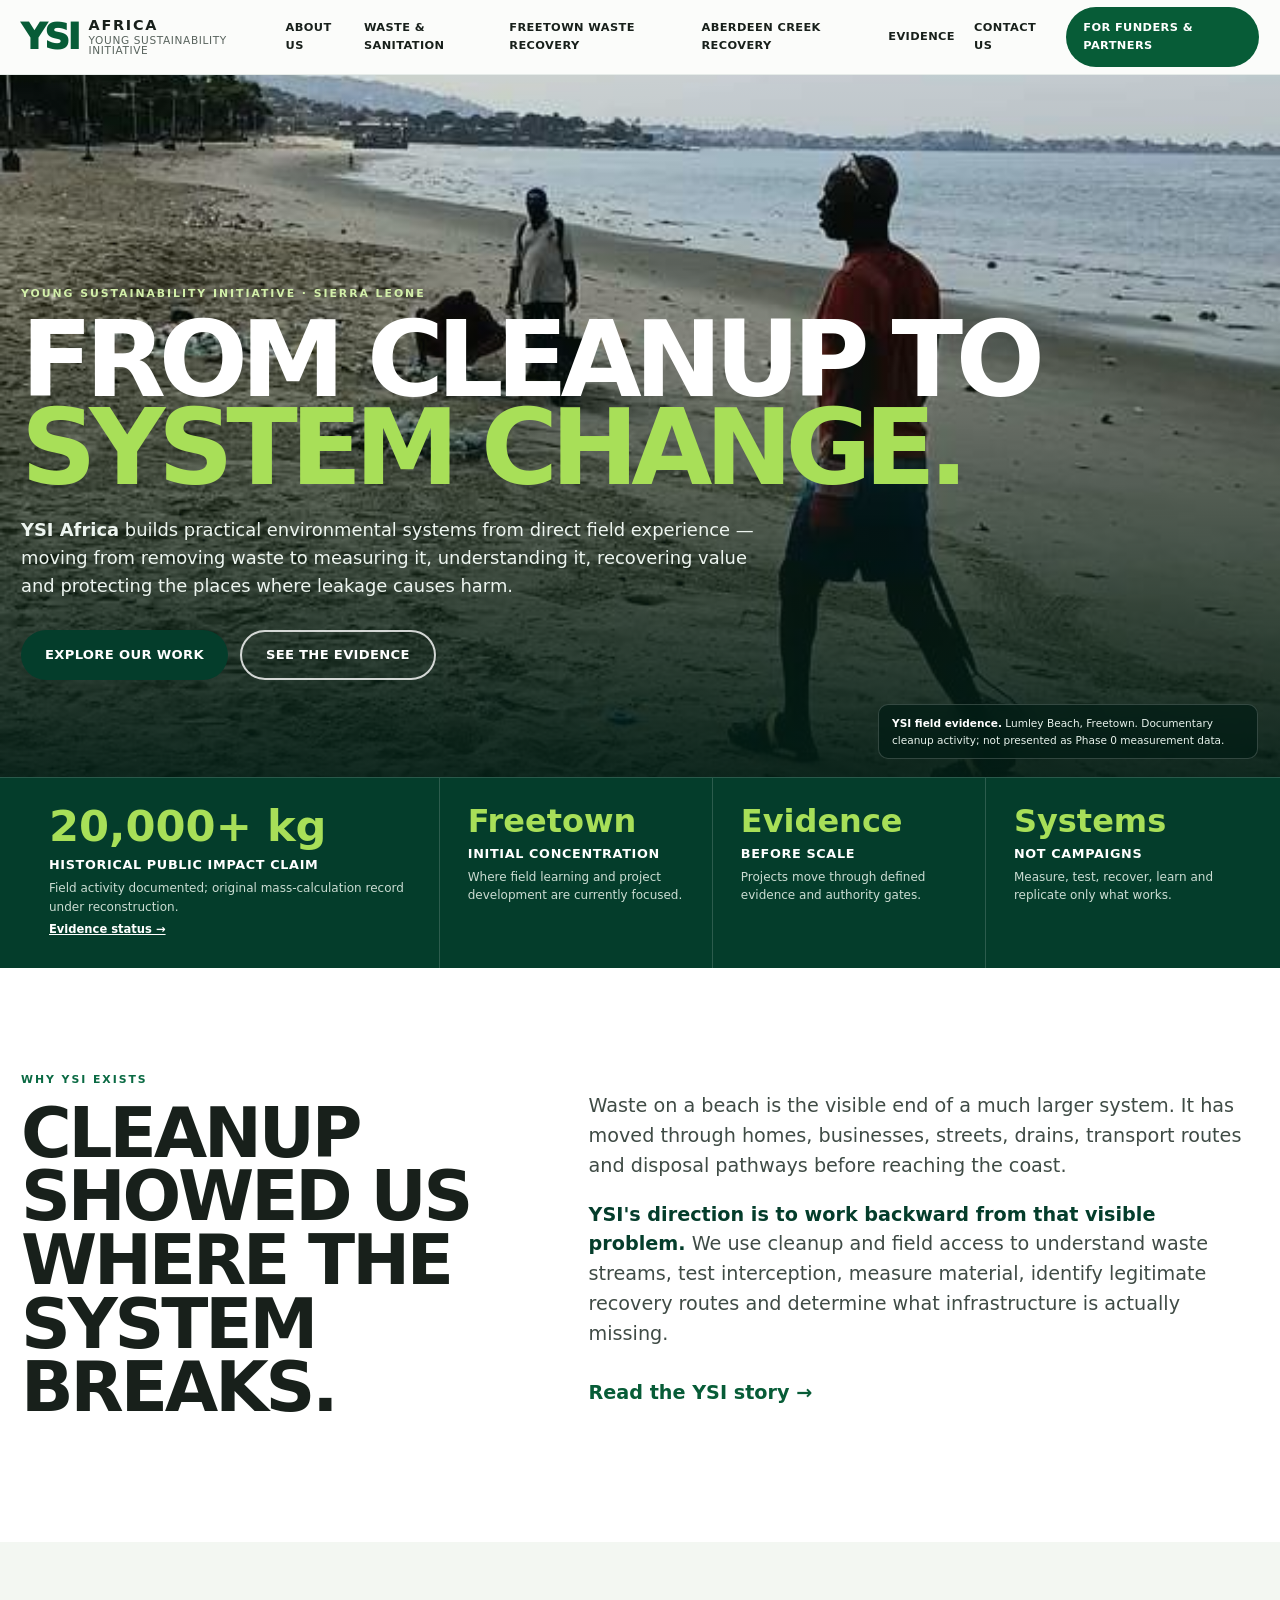
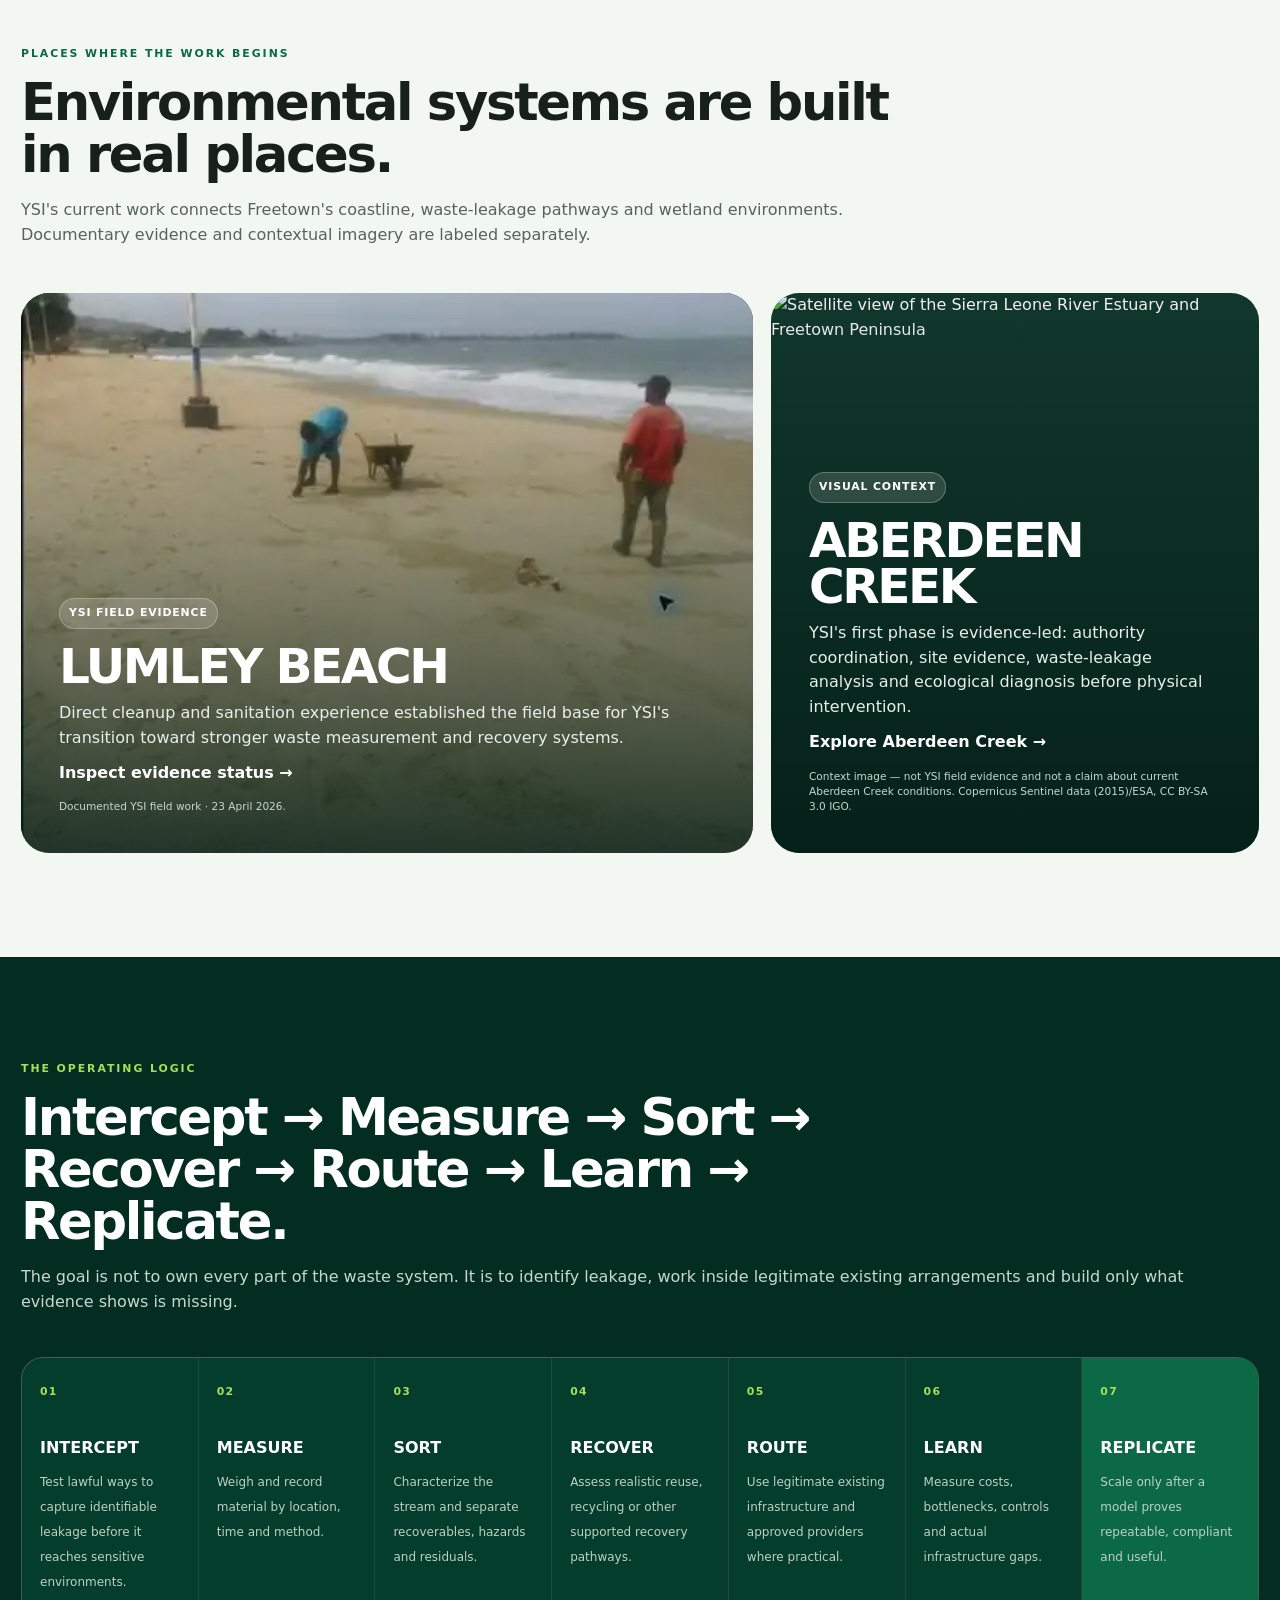
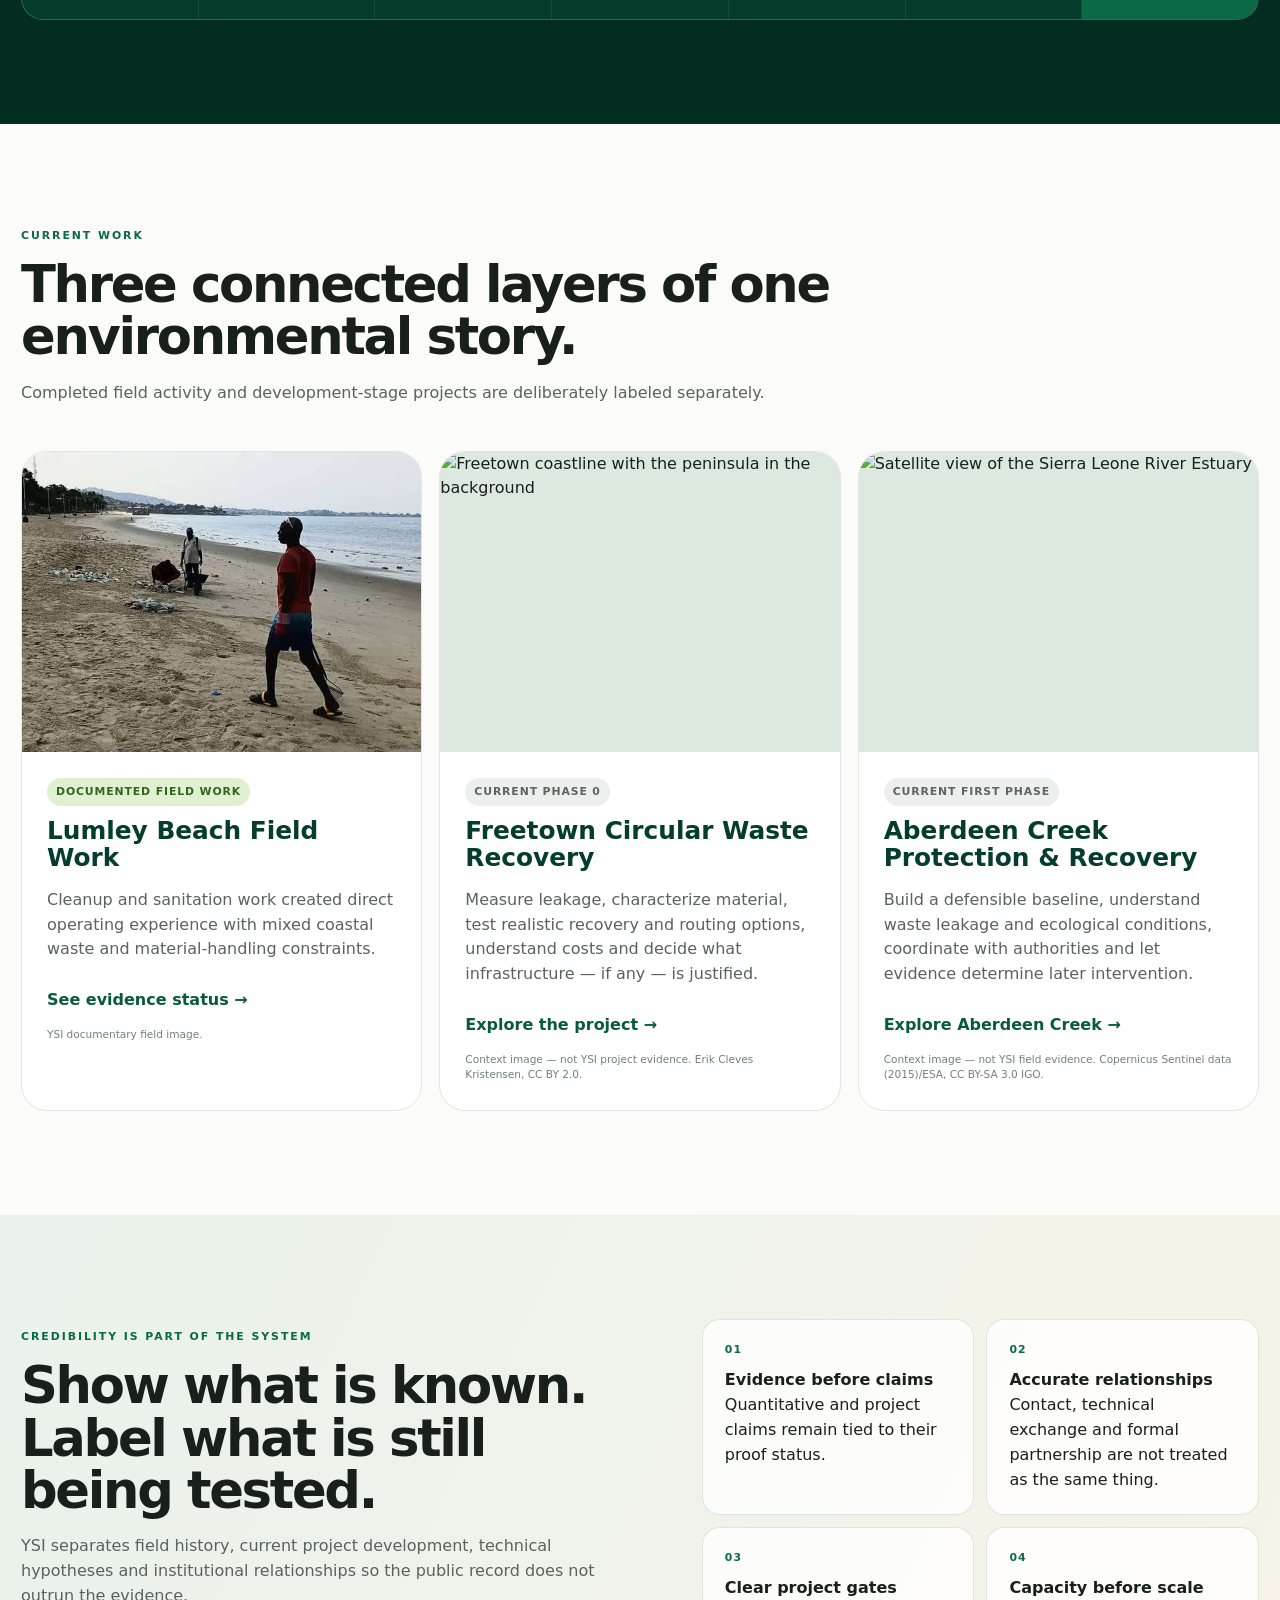
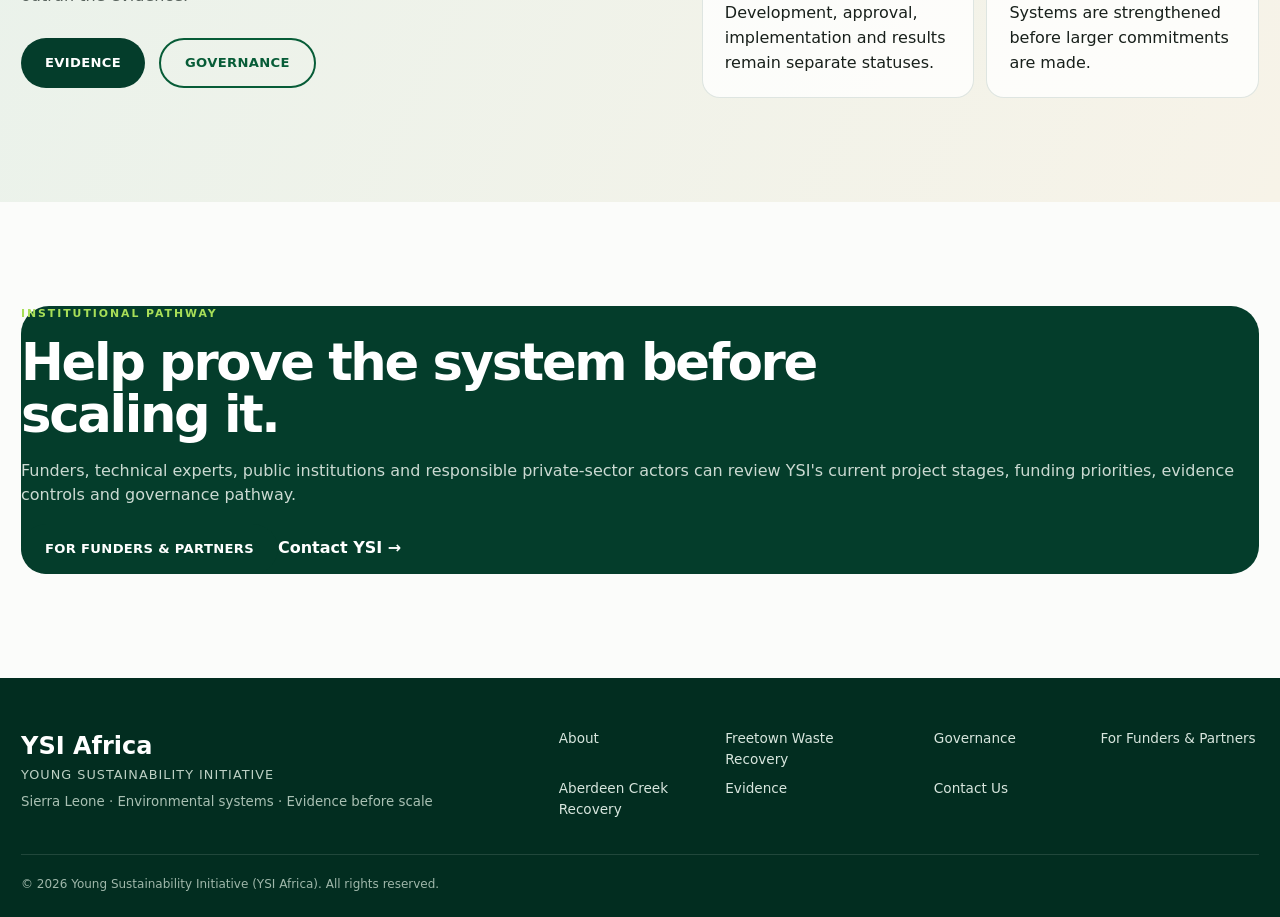
==== commit 3844f228: "Rebuild YSI homepage around visual-first place-based storytelling" ====
--- a/index.html
+++ b/index.html
@@ -4,23 +4,23 @@
   <meta charset="utf-8">
   <meta name="viewport" content="width=device-width, initial-scale=1">
   <title>YSI Africa Sierra Leone | Young Sustainability Initiative</title>
-  <meta name="description" content="Young Sustainability Initiative (YSI Africa) is a Sierra Leonean environmental nonprofit moving from documented field cleanup toward measurable waste, circular-economy, coastal and wetland systems in Freetown.">
+  <meta name="description" content="Young Sustainability Initiative (YSI Africa) is a Sierra Leonean environmental nonprofit building practical waste, circular-economy, coastal and wetland systems from field evidence in Freetown.">
   <meta name="robots" content="index,follow,max-image-preview:large,max-snippet:-1,max-video-preview:-1">
-  <meta name="theme-color" content="#075c37">
+  <meta name="theme-color" content="#043d2b">
   <link rel="canonical" href="https://ysiafrica.org/">
   <link rel="icon" href="/assets/images/favicon.svg" type="image/svg+xml">
-  <link rel="stylesheet" href="styles.css?v=20260903-clean2">
-  <link rel="stylesheet" href="flagship.css">
+  <link rel="stylesheet" href="styles.css?v=20260906-visual1">
+  <link rel="stylesheet" href="flagship.css?v=20260906-visual1">
   <meta property="og:site_name" content="YSI Africa">
   <meta property="og:title" content="YSI Africa Sierra Leone | Young Sustainability Initiative">
   <meta property="og:description" content="From cleanup to system change: evidence-led environmental systems for Sierra Leone.">
   <meta property="og:type" content="website">
   <meta property="og:url" content="https://ysiafrica.org/">
-  <meta property="og:image" content="https://ysiafrica.org/assets/images/ysi-hero-real.jpg?v=20260902realhero1">
+  <meta property="og:image" content="https://ysiafrica.org/assets/images/ysi-hero-real.jpg">
   <meta name="twitter:card" content="summary_large_image">
   <meta name="twitter:title" content="YSI Africa Sierra Leone | Young Sustainability Initiative">
   <meta name="twitter:description" content="From cleanup to system change: evidence-led environmental systems for Sierra Leone.">
-  <meta name="twitter:image" content="https://ysiafrica.org/assets/images/ysi-hero-real.jpg?v=20260902realhero1">
+  <meta name="twitter:image" content="https://ysiafrica.org/assets/images/ysi-hero-real.jpg">
   <script type="application/ld+json">
   {
     "@context":"https://schema.org",
@@ -38,7 +38,6 @@
         "email":"info@ysiafrica.org",
         "sameAs":["https://www.linkedin.com/company/shea-salone/"],
         "founder":{"@type":"Person","name":"Trevor Young","sameAs":["https://www.linkedin.com/in/trevor-young-184b0017"]},
-        "subjectOf":{"@type":"NewsArticle","headline":"Young Volunteers Clear 100 Days of Plastic Waste from Freetown’s Lumley Beach in Fight Against Pollution","url":"https://southafricatoday.net/africa/young-volunteers-clear-100-days-of-plastic-waste-from-freetowns-lumley-beach-in-fight-against-pollution/","datePublished":"2026-04-12","publisher":{"@type":"Organization","name":"South Africa Today"}},
         "description":"YSI Africa is the public brand of Young Sustainability Initiative, a Sierra Leonean environmental nonprofit building practical environmental systems from field evidence.",
         "areaServed":{"@type":"Country","name":"Sierra Leone"},
         "knowsAbout":["Waste management","Sanitation","Recycling","Circular economy","Coastal protection","Wetland protection","Environmental education","Resource recovery"]
@@ -48,24 +47,6 @@
     ]
   }
   </script>
-  <style>
-    :root{--estuary:#3d7770;--sand:#d8c7a5;--warm:#f7f5ef}
-    .impact-evidence-link{display:block;margin-top:8px;color:#fff;font-size:.72rem;font-weight:900;text-decoration:none}.impact-evidence-link:hover{text-decoration:underline}
-    .hero-funder-path{display:inline-block;margin-top:17px;color:var(--green);font-size:.78rem;font-weight:900;text-decoration:none;text-transform:uppercase;letter-spacing:.04em}.hero-funder-path:hover{text-decoration:underline}
-    .field-evidence{background:linear-gradient(135deg,var(--warm) 0%,#f2f7f2 100%)}
-    .field-record{margin:0;background:#fff;border:1px solid #d8e2da;border-radius:18px;overflow:hidden;box-shadow:0 18px 45px rgba(7,58,42,.08)}
-    .field-record img{display:block;width:100%;height:520px;object-fit:cover;background:#e5ebe5}
-    .field-record figcaption{padding:19px 21px 21px;color:#46544c;font-size:.83rem;line-height:1.5}
-    .field-record figcaption strong{display:block;color:var(--green);font-size:.7rem;text-transform:uppercase;letter-spacing:.09em;margin-bottom:5px}
-    .field-meta{display:grid;grid-template-columns:repeat(3,1fr);gap:1px;background:#dce6df;border-top:1px solid #dce6df}
-    .field-meta div{background:#fff;padding:14px 15px}.field-meta b,.field-meta span{display:block}.field-meta b{color:var(--estuary);font-size:.64rem;text-transform:uppercase;letter-spacing:.08em}.field-meta span{font-size:.76rem;color:var(--muted);margin-top:3px}
-    .project-stack .project:nth-child(3){border-left:4px solid var(--estuary)}
-    .home-focus{grid-template-columns:repeat(3,1fr)}
-    .home-focus .card{min-height:235px}
-    .institutional-home{background:#fff}.institutional-home-card{border:1px solid #cdddcf;background:linear-gradient(120deg,#eef7e9,#f5faf5);border-radius:22px;padding:38px 42px;display:grid;grid-template-columns:1.25fr .75fr;gap:40px;align-items:center}.institutional-home-card h2{font-size:clamp(2rem,3.4vw,3rem)}.institutional-home-card p:last-child{color:var(--muted);max-width:760px}.institutional-home-actions{display:grid;gap:10px;justify-items:start}
-    @media(max-width:1040px){.institutional-home-card{grid-template-columns:1fr}.field-record img{height:440px}.home-focus{grid-template-columns:repeat(2,1fr)}}
-    @media(max-width:760px){.institutional-home-card{padding:28px 24px}.field-record img{height:390px}.field-meta,.home-focus{grid-template-columns:1fr}.hero-funder-path{margin-top:14px}}
-  </style>
 </head>
 <body>
 <a class="skip-link" href="#main">Skip to content</a>
@@ -78,84 +59,97 @@
 </header>
 
 <main id="main">
-  <section class="hero" id="top">
-    <div class="wrap hero-grid">
-      <div class="hero-copy">
-        <p class="eyebrow">Young Sustainability Initiative · YSI Africa · Sierra Leone</p>
-        <h1>From cleanup to <span>system change.</span></h1>
-        <p class="intro"><strong>YSI Africa</strong> is a Sierra Leonean environmental organization building practical environmental systems from direct field experience in Freetown — moving from cleanup toward measurement, recovery, coastal protection and responsible replication.</p>
-        <div class="actions"><a class="btn btn-primary" href="#work">Explore Our Work</a><a class="btn btn-secondary" href="evidence.html">See the Evidence</a></div>
-        <a class="hero-funder-path" href="funders.html">For Funders &amp; Partners →</a>
-      </div>
-      <figure class="hero-photo"><img class="field-hero-image" src="/assets/images/ysi-hero-real.jpg" alt="Documentary field cleanup work at Lumley Beach in Freetown" loading="eager" decoding="async" fetchpriority="high"><figcaption>Lumley Beach, Freetown · YSI field cleanup activity.</figcaption></figure>
+  <section class="home-immersive-hero" id="top" aria-labelledby="home-title">
+    <img src="/assets/images/ysi-hero-real.jpg" alt="YSI field cleanup activity at Lumley Beach in Freetown" loading="eager" decoding="async" fetchpriority="high">
+    <div class="wrap home-immersive-content">
+      <p class="eyebrow">Young Sustainability Initiative · Sierra Leone</p>
+      <h1 id="home-title">From cleanup to <span>system change.</span></h1>
+      <p class="intro"><strong>YSI Africa</strong> builds practical environmental systems from direct field experience — moving from removing waste to measuring it, understanding it, recovering value and protecting the places where leakage causes harm.</p>
+      <div class="home-immersive-actions"><a class="btn btn-primary" href="#work">Explore our work</a><a class="btn btn-secondary" href="evidence.html">See the evidence</a></div>
+    </div>
+    <div class="hero-proof-label"><strong>YSI field evidence.</strong> Lumley Beach, Freetown. Documentary cleanup activity; not presented as Phase 0 measurement data.</div>
+  </section>
+
+  <section class="home-impact" aria-label="YSI operating facts">
+    <div class="wrap home-impact-grid">
+      <div class="home-impact-item primary"><b>20,000+ kg</b><strong>Historical public impact claim</strong><span>Field activity documented; original mass-calculation record under reconstruction.</span><a href="evidence.html#impact-dossier">Evidence status →</a></div>
+      <div class="home-impact-item"><b>Freetown</b><strong>Initial concentration</strong><span>Where field learning and project development are currently focused.</span></div>
+      <div class="home-impact-item"><b>Evidence</b><strong>Before scale</strong><span>Projects move through defined evidence and authority gates.</span></div>
+      <div class="home-impact-item"><b>Systems</b><strong>Not campaigns</strong><span>Measure, test, recover, learn and replicate only what works.</span></div>
     </div>
   </section>
 
-  <section class="impact-strip" id="impact" aria-label="Impact and operating priorities">
-    <div class="wrap impact-grid">
-      <div class="impact-item"><strong>20,000+ kg</strong><span>Historical YSI public impact claim</span><small>Field activity documented · original mass-calculation record under reconstruction</small><a class="impact-evidence-link" href="evidence.html#impact-dossier">See evidence status →</a></div>
-      <div class="impact-item"><strong>Freetown</strong><span>Field base</span><small>Initial operational concentration</small></div>
-      <div class="impact-item"><strong>Evidence</strong><span>Before scale</span><small>Projects progress through defined gates</small></div>
-      <div class="impact-item"><strong>Systems</strong><span>Not campaigns</span><small>Measure, test, learn, replicate</small></div>
-    </div>
-  </section>
-
-  <section class="section field-evidence" aria-labelledby="field-evidence-title">
-    <div class="wrap field-evidence-grid">
-      <div class="field-evidence-copy">
-        <p class="eyebrow">Field evidence</p>
-        <h2 id="field-evidence-title">The work starts in the field.</h2>
-        <p class="lede">Direct work at Lumley Beach grounds YSI's move from cleanup toward measured environmental systems.</p>
-        <div class="field-proof"><strong>Documented field work</strong><span>Lumley Beach · Freetown</span></div>
-      </div>
-      <figure class="field-record">
-        <img src="/assets/images/lumley-field-2026-04-23.webp" alt="Two workers carrying out shoreline cleanup work at Lumley Beach in Freetown" loading="lazy" decoding="async">
-        <figcaption><strong>Field record</strong>Lumley Beach shoreline cleanup, 23 April 2026.</figcaption>
-        <div class="field-meta" aria-label="Field record metadata"><div><b>Place</b><span>Lumley Beach, Freetown</span></div><div><b>Date</b><span>23 April 2026</span></div><div><b>Status</b><span>Documented field work</span></div></div>
-      </figure>
-    </div>
-  </section>
-
-  <section class="section flagship-home" aria-labelledby="flagship-home-title">
-    <div class="wrap flagship-home-grid">
-      <div class="flagship-home-copy"><p class="eyebrow">Freetown Circular Waste Recovery Project · Current stage: Phase 0</p><h2 id="flagship-home-title">Measure first.<br><span>Build second.</span></h2><p>Phase 0 is designed to identify where leakage persists, measure and characterize it, test realistic recovery and routing options, understand real costs and decide what additional infrastructure — if any — is justified.</p><p class="flagship-home-note">The purpose of Phase 0 is a decision — not a predetermined facility.</p><div class="actions"><a class="btn btn-primary" href="flagship.html">Explore the project</a></div></div>
-      <div class="flagship-home-flow" aria-label="Waste Project process summary"><div><strong>01</strong><span>Intercept</span><small>Test lawful leakage capture</small></div><div><strong>02</strong><span>Measure</span><small>Weigh and characterize</small></div><div><strong>03</strong><span>Recover</span><small>Test realistic pathways</small></div><div><strong>04</strong><span>Decide</span><small>Build only what evidence supports</small></div></div>
+  <section class="section story-intro">
+    <div class="wrap story-intro-grid">
+      <div><p class="eyebrow">Why YSI exists</p><h2 class="story-kicker">Cleanup showed us where the system breaks.</h2></div>
+      <div class="story-copy"><p>Waste on a beach is the visible end of a much larger system. It has moved through homes, businesses, streets, drains, transport routes and disposal pathways before reaching the coast.</p><p><strong>YSI's direction is to work backward from that visible problem.</strong> We use cleanup and field access to understand waste streams, test interception, measure material, identify legitimate recovery routes and determine what infrastructure is actually missing.</p><a class="text-link" href="about.html">Read the YSI story →</a></div>
     </div>
   </section>
 
   <section class="section soft" id="work">
-    <div class="wrap project-layout"><div><p class="eyebrow">Current work</p><h2>Field experience, active development and evidence gates.</h2><p class="lede">Completed field activity and development-stage projects are labeled separately.</p></div>
-      <div class="project-stack">
-        <article class="project featured"><span class="pill">Documented field work</span><h3>Lumley Beach Field Work</h3><p>Cleanup and sanitation work established direct operating experience and the evidence base for YSI's move toward stronger waste systems.</p><a class="text-link" href="evidence.html#impact-dossier">Inspect the evidence status →</a></article>
-        <article class="project"><span class="pill dev">Current Phase 0</span><h3>Freetown Circular Waste Recovery Project</h3><p>Coastal leakage measurement, characterization, recovery and routing analysis, operating costs and evidence-led next-stage decisions.</p><a class="text-link" href="flagship.html">Explore the project →</a></article>
-        <article class="project"><span class="pill dev">Current first phase</span><h3>Aberdeen Creek Protection &amp; Recovery Project</h3><p>Authority coordination, site evidence, waste-leakage analysis, ecological diagnosis and technical review before any physical intervention.</p><a class="text-link" href="aberdeen.html">Explore Aberdeen Creek →</a></article>
+    <div class="wrap">
+      <div class="section-head"><p class="eyebrow">Places where the work begins</p><h2>Environmental systems are built in real places.</h2><p>YSI's current work connects Freetown's coastline, waste-leakage pathways and wetland environments. Documentary evidence and contextual imagery are labeled separately.</p></div>
+      <div class="place-grid">
+        <article class="place-card">
+          <img src="/assets/images/lumley-field-2026-04-23.webp" alt="YSI shoreline cleanup work at Lumley Beach, Freetown" loading="lazy" decoding="async">
+          <div class="place-content"><span class="pill">YSI field evidence</span><h3>Lumley Beach</h3><p>Direct cleanup and sanitation experience established the field base for YSI's transition toward stronger waste measurement and recovery systems.</p><a class="text-link" href="evidence.html#impact-dossier">Inspect evidence status →</a><small class="media-note">Documented YSI field work · 23 April 2026.</small></div>
+        </article>
+        <article class="place-card small">
+          <img src="https://upload.wikimedia.org/wikipedia/commons/d/db/Sierra_Leone_River_Estuary_ESA353596.jpg" alt="Satellite view of the Sierra Leone River Estuary and Freetown Peninsula" loading="lazy" decoding="async">
+          <div class="place-content"><span class="pill">Visual context</span><h3>Aberdeen Creek</h3><p>YSI's first phase is evidence-led: authority coordination, site evidence, waste-leakage analysis and ecological diagnosis before physical intervention.</p><a class="text-link" href="aberdeen.html">Explore Aberdeen Creek →</a><small class="media-note">Context image — not YSI field evidence and not a claim about current Aberdeen Creek conditions. Copernicus Sentinel data (2015)/ESA, CC BY-SA 3.0 IGO.</small></div>
+        </article>
       </div>
     </div>
   </section>
 
-  <section class="section" aria-labelledby="focus-title">
-    <div class="wrap"><div class="section-head"><p class="eyebrow">What YSI focuses on</p><h2 id="focus-title">Two core systems. One cross-cutting participation layer.</h2><p>YSI's near-term operating concentration is waste and resource recovery plus coastal and wetland protection, supported by community participation and environmental learning.</p></div>
-      <div class="cards home-focus">
-        <article class="card"><div class="icon">♻</div><h3>Waste &amp; Resource Recovery</h3><p>Cleanup, measurement, characterization, sorting, recovery and routing systems developed only as evidence supports them.</p></article>
-        <article class="card"><div class="icon">≈</div><h3>Coastal &amp; Wetland Protection</h3><p>Evidence-led protection and recovery planning for beaches, waterways, wetlands and coastal ecosystems.</p></article>
-        <article class="card"><div class="icon">◎</div><h3>Community Participation &amp; Environmental Learning</h3><p>Practical participation, field information and environmental learning tied to real project work rather than stand-alone awareness activity.</p></article>
+  <section class="section system-section">
+    <div class="wrap">
+      <p class="eyebrow">The operating logic</p>
+      <h2>Intercept → Measure → Sort → Recover → Route → Learn → Replicate.</h2>
+      <p class="lede">The goal is not to own every part of the waste system. It is to identify leakage, work inside legitimate existing arrangements and build only what evidence shows is missing.</p>
+      <div class="system-rail" aria-label="YSI circular waste system logic">
+        <div class="system-step"><b>01</b><strong>Intercept</strong><span>Test lawful ways to capture identifiable leakage before it reaches sensitive environments.</span></div>
+        <div class="system-step"><b>02</b><strong>Measure</strong><span>Weigh and record material by location, time and method.</span></div>
+        <div class="system-step"><b>03</b><strong>Sort</strong><span>Characterize the stream and separate recoverables, hazards and residuals.</span></div>
+        <div class="system-step"><b>04</b><strong>Recover</strong><span>Assess realistic reuse, recycling or other supported recovery pathways.</span></div>
+        <div class="system-step"><b>05</b><strong>Route</strong><span>Use legitimate existing infrastructure and approved providers where practical.</span></div>
+        <div class="system-step"><b>06</b><strong>Learn</strong><span>Measure costs, bottlenecks, controls and actual infrastructure gaps.</span></div>
+        <div class="system-step"><b>07</b><strong>Replicate</strong><span>Scale only after a model proves repeatable, compliant and useful.</span></div>
       </div>
     </div>
   </section>
 
-  <section class="section community-entry-home">
-    <div class="wrap community-entry-card">
-      <div><p class="eyebrow">Get involved</p><h2>Contribute where the work is real.</h2><p>Community members, volunteers, students, local observers and technical contributors can share useful field information or ask about current opportunities. Participation varies by project and stage.</p></div>
-      <div class="community-entry-actions"><a class="btn btn-primary" href="contact.html#community-interest">Community &amp; Volunteer Interest</a><a class="text-link" href="mailto:info@ysiafrica.org?subject=YSI%20Africa%20Field%20Evidence%20or%20Community%20Input">Share field information →</a></div>
+  <section class="section">
+    <div class="wrap">
+      <div class="section-head"><p class="eyebrow">Current work</p><h2>Three connected layers of one environmental story.</h2><p>Completed field activity and development-stage projects are deliberately labeled separately.</p></div>
+      <div class="visual-project-grid">
+        <article class="visual-project">
+          <div class="visual-project-media"><img src="/assets/images/ysi-hero-real.jpg" alt="YSI field cleanup activity in Freetown" loading="lazy" decoding="async"></div>
+          <div class="visual-project-copy"><span class="pill">Documented field work</span><h3>Lumley Beach Field Work</h3><p>Cleanup and sanitation work created direct operating experience with mixed coastal waste and material-handling constraints.</p><a class="text-link" href="evidence.html#impact-dossier">See evidence status →</a><small class="media-note">YSI documentary field image.</small></div>
+        </article>
+        <article class="visual-project">
+          <div class="visual-project-media"><img src="https://upload.wikimedia.org/wikipedia/commons/8/8d/Beach_in_Freetown%2C_Sierra_Leone_%2814176784751%29.jpg" alt="Freetown coastline with the peninsula in the background" loading="lazy" decoding="async"></div>
+          <div class="visual-project-copy"><span class="pill dev">Current Phase 0</span><h3>Freetown Circular Waste Recovery</h3><p>Measure leakage, characterize material, test realistic recovery and routing options, understand costs and decide what infrastructure — if any — is justified.</p><a class="text-link" href="flagship.html">Explore the project →</a><small class="media-note">Context image — not YSI project evidence. Erik Cleves Kristensen, CC BY 2.0.</small></div>
+        </article>
+        <article class="visual-project">
+          <div class="visual-project-media"><img src="https://upload.wikimedia.org/wikipedia/commons/d/db/Sierra_Leone_River_Estuary_ESA353596.jpg" alt="Satellite view of the Sierra Leone River Estuary" loading="lazy" decoding="async"></div>
+          <div class="visual-project-copy"><span class="pill dev">Current first phase</span><h3>Aberdeen Creek Protection &amp; Recovery</h3><p>Build a defensible baseline, understand waste leakage and ecological conditions, coordinate with authorities and let evidence determine later intervention.</p><a class="text-link" href="aberdeen.html">Explore Aberdeen Creek →</a><small class="media-note">Context image — not YSI field evidence. Copernicus Sentinel data (2015)/ESA, CC BY-SA 3.0 IGO.</small></div>
+        </article>
+      </div>
     </div>
   </section>
 
-  <section class="section dark" id="transparency"><div class="wrap transparency-grid"><div><p class="eyebrow light">Accountability</p><h2>Evidence. Governance. Accurate relationships.</h2><p>YSI separates documented activity, development-stage work, technical hypotheses and institutional engagement so the public record does not outrun the evidence.</p><div class="actions"><a class="btn btn-secondary" href="evidence.html">Evidence</a><a class="btn btn-secondary" href="governance.html">Governance</a></div></div><div class="principles"><div><b>01</b><span><strong>Evidence before claims</strong><small>Quantitative and project claims are tied to their actual proof status.</small></span></div><div><b>02</b><span><strong>Accurate relationships</strong><small>Contact, technical exchange and formal partnership are not treated as the same thing.</small></span></div><div><b>03</b><span><strong>Clear project gates</strong><small>Development, approval, implementation and results remain separate statuses.</small></span></div><div><b>04</b><span><strong>Capacity before scale</strong><small>Systems are strengthened before larger commitments are made.</small></span></div></div></div></section>
+  <section class="section evidence-band">
+    <div class="wrap evidence-band-grid">
+      <div><p class="eyebrow">Credibility is part of the system</p><h2>Show what is known. Label what is still being tested.</h2><p class="lede">YSI separates field history, current project development, technical hypotheses and institutional relationships so the public record does not outrun the evidence.</p><div class="actions"><a class="btn btn-primary" href="evidence.html">Evidence</a><a class="btn btn-secondary" href="governance.html">Governance</a></div></div>
+      <div class="evidence-points"><div><b>01</b><strong>Evidence before claims</strong><span>Quantitative and project claims remain tied to their proof status.</span></div><div><b>02</b><strong>Accurate relationships</strong><span>Contact, technical exchange and formal partnership are not treated as the same thing.</span></div><div><b>03</b><strong>Clear project gates</strong><span>Development, approval, implementation and results remain separate statuses.</span></div><div><b>04</b><strong>Capacity before scale</strong><span>Systems are strengthened before larger commitments are made.</span></div></div>
+    </div>
+  </section>
 
-  <section class="section institutional-home"><div class="wrap institutional-home-card"><div><p class="eyebrow">Institutional pathway</p><h2>For funders, technical experts and institutions.</h2><p>YSI provides a separate institutional pathway for funding priorities, project stages, governance, due diligence and current relationship status.</p></div><div class="institutional-home-actions"><a class="btn btn-primary" href="funders.html">For Funders &amp; Partners</a><a class="text-link" href="contact.html">Contact YSI →</a></div></div></section>
+  <section class="section institutional-home"><div class="wrap institutional-home-card"><div><p class="eyebrow">Institutional pathway</p><h2>Help prove the system before scaling it.</h2><p>Funders, technical experts, public institutions and responsible private-sector actors can review YSI's current project stages, funding priorities, evidence controls and governance pathway.</p></div><div class="institutional-home-actions"><a class="btn btn-primary" href="funders.html">For Funders &amp; Partners</a><a class="text-link" href="contact.html">Contact YSI →</a></div></div></section>
 </main>
 
 <footer class="footer"><div class="wrap footer-grid"><div><strong>YSI Africa</strong><span>Young Sustainability Initiative</span><small>Sierra Leone · Environmental systems · Evidence before scale</small></div><div class="footer-links"><a href="about.html">About</a><a href="flagship.html">Freetown Waste Recovery</a><a href="aberdeen.html">Aberdeen Creek Recovery</a><a href="evidence.html">Evidence</a></div><div class="footer-links"><a href="governance.html">Governance</a><a href="funders.html">For Funders &amp; Partners</a><a href="contact.html">Contact Us</a></div></div><div class="wrap copyright">© 2026 Young Sustainability Initiative (YSI Africa). All rights reserved.</div></footer>
-<script src="script.js?v=20260906-home-audit3"></script>
+<script src="script.js?v=20260906-visual1"></script>
 </body>
 </html>
--- a/styles.css
+++ b/styles.css
@@ -5,7 +5,6 @@
 
 @media(max-width:1040px){.nav{gap:14px;font-size:.7rem}.hero-grid{grid-template-columns:1fr}.hero-copy{padding-bottom:30px}.hero-photo{min-height:480px}.four{grid-template-columns:repeat(2,1fr)}.project-layout,.split,.transparency-grid{grid-template-columns:1fr}.impact-grid{grid-template-columns:repeat(2,1fr)}.impact-item:nth-child(2){border-right:0}.contact-box{grid-template-columns:1fr}.flagship-hero-grid,.flagship-dark-grid,.flagship-proof-grid{grid-template-columns:1fr}.flagship-hero{padding-top:60px}.flow-columns{grid-template-columns:1fr 1fr}}
 @media(max-width:760px){.wrap{width:min(var(--max),calc(100% - 28px))}.nav-wrap{min-height:70px}.brand-name{display:none}.brand-ysi{font-size:2rem}.menu{display:block}.nav{display:none;position:absolute;left:14px;right:14px;top:70px;flex-direction:column;align-items:stretch;background:#fff;border:1px solid var(--line);border-radius:14px;padding:14px;box-shadow:0 18px 45px rgba(0,0,0,.1)}.nav.open{display:flex}.nav a{padding:8px}.nav-cta{text-align:center}.hero{padding-top:26px}.hero-grid{gap:12px}.hero h1{font-size:clamp(2.7rem,14vw,4rem)}.hero-photo{min-height:330px}.hero-photo figcaption{left:8px;right:8px;font-size:.61rem}.impact-grid,.four,.principles,.footer-grid{grid-template-columns:1fr}.impact-item{border-right:0;border-bottom:1px solid rgba(255,255,255,.18)}.section{padding:72px 0}.project-layout,.split,.transparency-grid{gap:35px}.contact-box{padding:35px 25px}.footer-links{grid-template-columns:1fr 1fr}.flagship-hero{padding:48px 0}.flagship-hero-grid{gap:28px}.flagship-hero h1{font-size:clamp(2.65rem,13vw,4.2rem)}.flagship-callout{padding:28px}.flagship-callout strong{font-size:1.6rem}.flagship-tags{gap:6px}.flagship-tags span{font-size:.65rem}.tight-section{padding:30px 0}.flow-columns,.flagship-dark-grid,.flagship-proof-grid{grid-template-columns:1fr;gap:16px}.flagship-status{padding-bottom:75px}}
-
 
 /* Documentary field evidence */
 .field-evidence{background:linear-gradient(180deg,#f8fbf7 0,#f1f7f2 100%)}
@@ -15,10 +14,31 @@
 .field-proof{display:flex;flex-wrap:wrap;gap:9px 14px;align-items:center;margin-top:25px;padding-top:18px;border-top:1px solid #d5e2d7}
 .field-proof strong{color:var(--green);font-size:.75rem;text-transform:uppercase;letter-spacing:.08em}
 .field-proof span{color:var(--muted);font-size:.8rem}
-
-
-
 .flagship-field-evidence{background:#fff;border-top:1px solid #edf2ed;border-bottom:1px solid #edf2ed}
 @media(max-width:1040px){.field-evidence-grid{grid-template-columns:1fr;gap:28px}.field-evidence-copy>p:not(.eyebrow){max-width:800px}}
 @media(max-width:760px){.field-evidence{padding:62px 0}}
 
+/* Visual-first direction — September 2026 */
+:root{--forest:#043d2b;--forest-deep:#022d20;--canopy:#0a6a43;--leaf:#a8df58;--mist:#edf3ee;--sand:#e5d7bc;--water:#3f7670}
+body{background:#fbfcfa}
+.header{background:rgba(251,252,250,.9);border-bottom:1px solid rgba(4,61,43,.09)}
+.nav-wrap{min-height:74px}.brand-ysi{font-size:2.2rem}.nav{gap:19px;font-size:.71rem}.nav-cta{border-radius:999px;padding:12px 17px}
+.btn{border-radius:999px;min-height:50px}.btn-primary{background:var(--forest)}.btn-primary:hover{background:var(--canopy)}.btn-secondary{border-color:currentColor;background:transparent}
+.section{padding:104px 0}.section h2{max-width:900px}.section-head{text-align:left;margin-left:0;max-width:900px}.eyebrow{color:var(--canopy);font-size:.68rem;letter-spacing:.18em}
+.card,.project,.phase-output,.public-loop div{border-radius:22px}.card{box-shadow:0 16px 45px rgba(2,45,32,.04)}
+.footer{background:var(--forest-deep)}
+
+/* Immersive homepage */
+.home-immersive-hero{min-height:78vh;position:relative;display:flex;align-items:flex-end;background:#173d31;overflow:hidden}.home-immersive-hero>img{position:absolute;inset:0;width:100%;height:100%;object-fit:cover;object-position:center}.home-immersive-hero:after{content:"";position:absolute;inset:0;background:linear-gradient(180deg,rgba(2,23,17,.12) 0%,rgba(2,29,21,.22) 35%,rgba(2,29,21,.91) 100%)}.home-immersive-content{position:relative;z-index:2;color:#fff;padding:180px 0 66px}.home-immersive-content .eyebrow{color:#d2efa9}.home-immersive-content h1{font-size:clamp(3.7rem,8.2vw,8rem);line-height:.84;letter-spacing:-.07em;text-transform:uppercase;margin:0;max-width:1120px}.home-immersive-content h1 span{color:var(--leaf)}.home-immersive-content .intro{color:#edf5f0;max-width:740px;font-size:1.12rem;margin:24px 0 0}.home-immersive-actions{display:flex;gap:12px;flex-wrap:wrap;margin-top:30px}.home-immersive-actions .btn-secondary{color:#fff;border-color:rgba(255,255,255,.8)}.hero-proof-label{position:absolute;right:22px;bottom:18px;z-index:3;max-width:380px;background:rgba(2,29,21,.75);backdrop-filter:blur(8px);border:1px solid rgba(255,255,255,.18);color:#e8f2ec;padding:10px 13px;border-radius:10px;font-size:.66rem}.hero-proof-label strong{color:#fff}
+.home-impact{background:var(--forest);color:#fff;border-top:1px solid rgba(255,255,255,.15)}.home-impact-grid{display:grid;grid-template-columns:1.15fr repeat(3,.75fr)}.home-impact-item{padding:27px 28px;border-right:1px solid rgba(255,255,255,.16)}.home-impact-item:last-child{border-right:0}.home-impact-item b,.home-impact-item strong,.home-impact-item span{display:block}.home-impact-item b{color:var(--leaf);font-size:2rem;line-height:1}.home-impact-item strong{text-transform:uppercase;letter-spacing:.05em;font-size:.8rem;margin-top:7px}.home-impact-item span{color:#cbdcd2;font-size:.75rem;margin-top:4px}.home-impact-item.primary b{font-size:2.7rem}.home-impact-item a{color:#fff;font-weight:800;font-size:.72rem}
+.story-intro{background:#fff}.story-intro-grid{display:grid;grid-template-columns:.85fr 1.15fr;gap:72px;align-items:start}.story-kicker{font-size:clamp(2.8rem,5.4vw,5.5rem)!important;line-height:.92!important;text-transform:uppercase}.story-copy{font-size:1.2rem;color:#3f4b45;max-width:720px}.story-copy strong{color:var(--forest)}
+.place-grid{display:grid;grid-template-columns:1.2fr .8fr;gap:18px}.place-card{position:relative;min-height:560px;overflow:hidden;border-radius:28px;background:#12382d;color:#fff}.place-card.small{min-height:560px}.place-card img{position:absolute;inset:0;width:100%;height:100%;object-fit:cover}.place-card:after{content:"";position:absolute;inset:0;background:linear-gradient(180deg,rgba(2,29,21,.05),rgba(2,29,21,.86))}.place-content{position:absolute;z-index:2;left:0;right:0;bottom:0;padding:38px}.place-content .pill{background:rgba(255,255,255,.14);color:#fff;border:1px solid rgba(255,255,255,.25)}.place-content h3{font-size:clamp(2rem,3.8vw,4rem);line-height:.93;letter-spacing:-.05em;margin:15px 0 12px;text-transform:uppercase}.place-content p{max-width:620px;color:#e6efea;margin:0}.place-content a{color:#fff}.media-note{display:block;margin-top:14px;color:#c6d8ce;font-size:.66rem;line-height:1.45}.media-note a{text-decoration:underline}
+.system-section{background:var(--forest-deep);color:#fff}.system-section .eyebrow{color:var(--leaf)}.system-section h2{color:#fff}.system-section .lede{color:#c8d8cf}.system-rail{display:grid;grid-template-columns:repeat(7,1fr);gap:1px;margin-top:42px;background:rgba(255,255,255,.13);border:1px solid rgba(255,255,255,.13);border-radius:22px;overflow:hidden}.system-step{background:var(--forest);padding:26px 18px;min-height:190px}.system-step b{display:block;color:var(--leaf);font-size:.68rem;letter-spacing:.12em}.system-step strong{display:block;text-transform:uppercase;font-size:1rem;margin:35px 0 9px}.system-step span{color:#bdd1c5;font-size:.75rem}.system-step:last-child{background:#0c6945}
+.visual-project-grid{display:grid;grid-template-columns:1fr 1fr 1fr;gap:17px}.visual-project{border-radius:26px;overflow:hidden;background:#fff;border:1px solid var(--line);display:flex;flex-direction:column}.visual-project-media{position:relative;min-height:300px;overflow:hidden;background:#dde8df}.visual-project-media img{position:absolute;inset:0;width:100%;height:100%;object-fit:cover;transition:transform .5s ease}.visual-project:hover .visual-project-media img{transform:scale(1.025)}.visual-project-copy{padding:26px 25px 28px}.visual-project-copy h3{font-size:1.55rem;line-height:1.08;color:var(--forest);margin:12px 0 10px}.visual-project-copy p{color:var(--muted)}.visual-project-copy .media-note{color:#718079}
+.evidence-band{background:linear-gradient(115deg,#e9f2eb 0%,#f7f3e8 100%)}.evidence-band-grid{display:grid;grid-template-columns:1.05fr .95fr;gap:65px;align-items:center}.evidence-points{display:grid;grid-template-columns:1fr 1fr;gap:12px}.evidence-points div{background:rgba(255,255,255,.78);border:1px solid rgba(4,61,43,.12);border-radius:18px;padding:22px}.evidence-points b{display:block;color:var(--canopy);font-size:.68rem;letter-spacing:.1em}.evidence-points strong{display:block;margin-top:9px}.institutional-home-card{border-radius:28px;background:var(--forest);color:#fff;border:0}.institutional-home-card .eyebrow{color:var(--leaf)}.institutional-home-card p:last-child{color:#cbdad2}.institutional-home-card .text-link{color:#fff}
+
+/* Existing project pages receive a more editorial/visual treatment without changing evidence claims */
+.flagship-hero{background:linear-gradient(120deg,#f7f4e9 0%,#edf5ef 60%,#dcece2 100%);padding:98px 0 82px}.flagship-callout{border-radius:28px}.phase-panel,.library-card,.decision-box,.contact-box{border-radius:26px}.public-loop{gap:8px}.public-loop div{border-radius:18px}.field-record{border-radius:26px}.field-record img{filter:saturate(.96) contrast(1.02)}
+
+@media(max-width:1100px){.home-impact-grid{grid-template-columns:1fr 1fr}.home-impact-item:nth-child(2){border-right:0}.place-grid,.story-intro-grid,.evidence-band-grid{grid-template-columns:1fr}.visual-project-grid{grid-template-columns:1fr 1fr}.system-rail{grid-template-columns:repeat(4,1fr)}.system-step{min-height:160px}}
+@media(max-width:760px){.section{padding:74px 0}.home-immersive-hero{min-height:75vh}.home-immersive-content{padding:130px 0 46px}.home-immersive-content h1{font-size:clamp(3.15rem,17vw,5rem)}.hero-proof-label{position:relative;right:auto;bottom:auto;margin:0 14px 14px}.home-impact-grid,.visual-project-grid,.evidence-points,.system-rail{grid-template-columns:1fr}.home-impact-item{border-right:0;border-bottom:1px solid rgba(255,255,255,.14)}.story-intro-grid{gap:26px}.place-card,.place-card.small{min-height:430px}.place-content{padding:26px 22px}.system-step{min-height:auto}.system-step strong{margin-top:17px}.nav-wrap{min-height:68px}.header{background:rgba(251,252,250,.96)}}
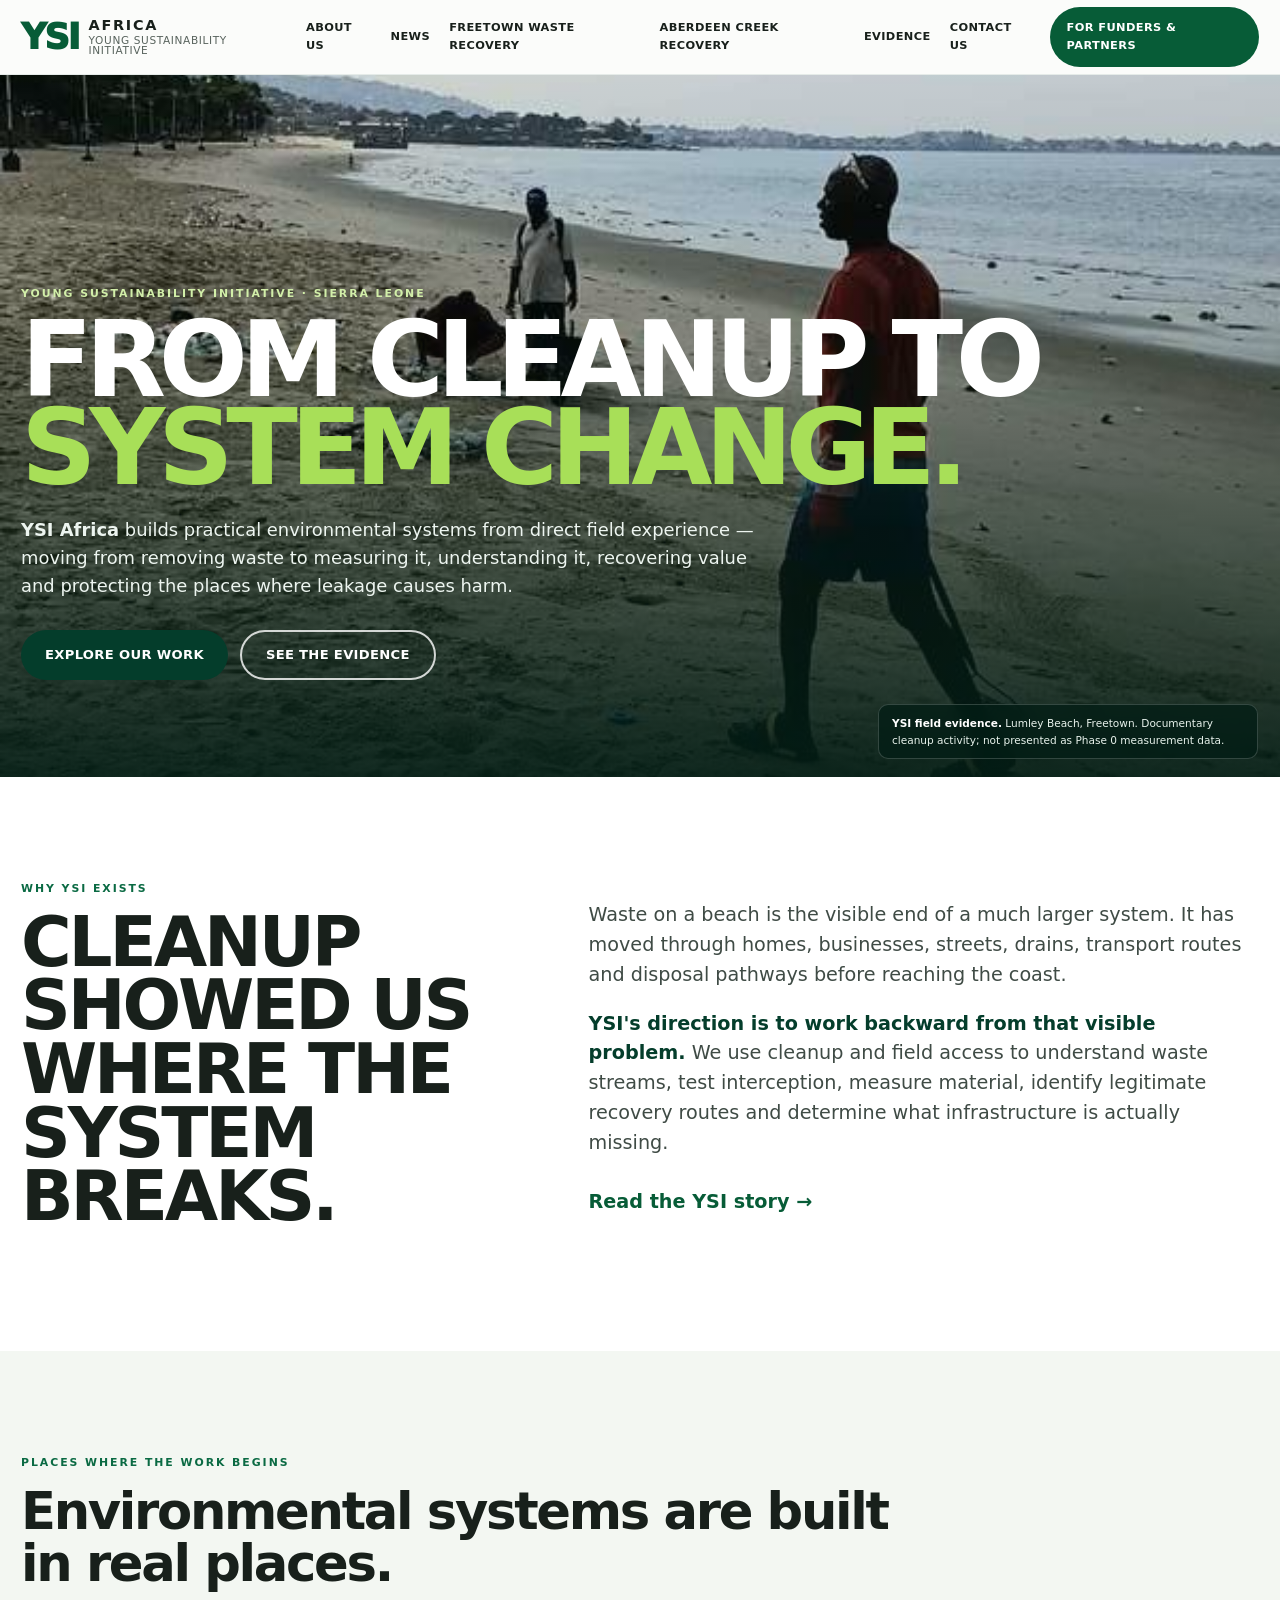
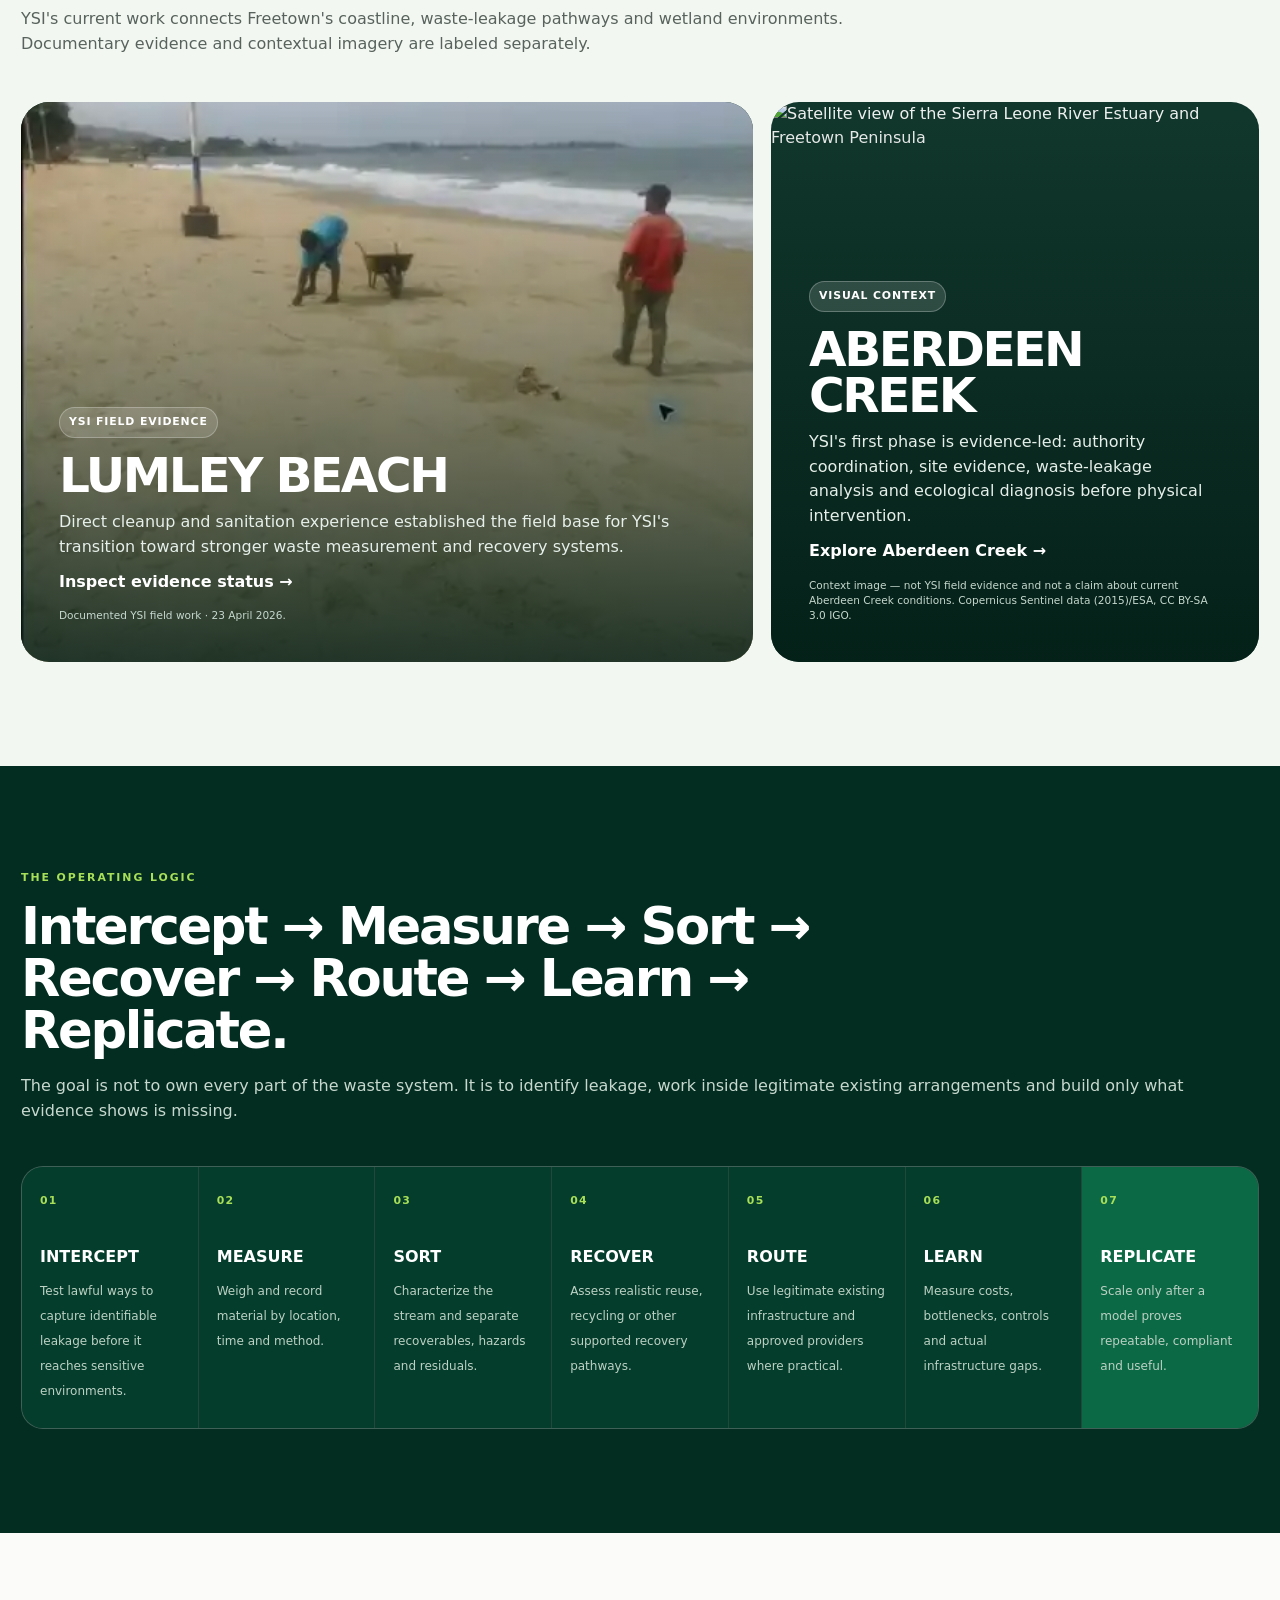
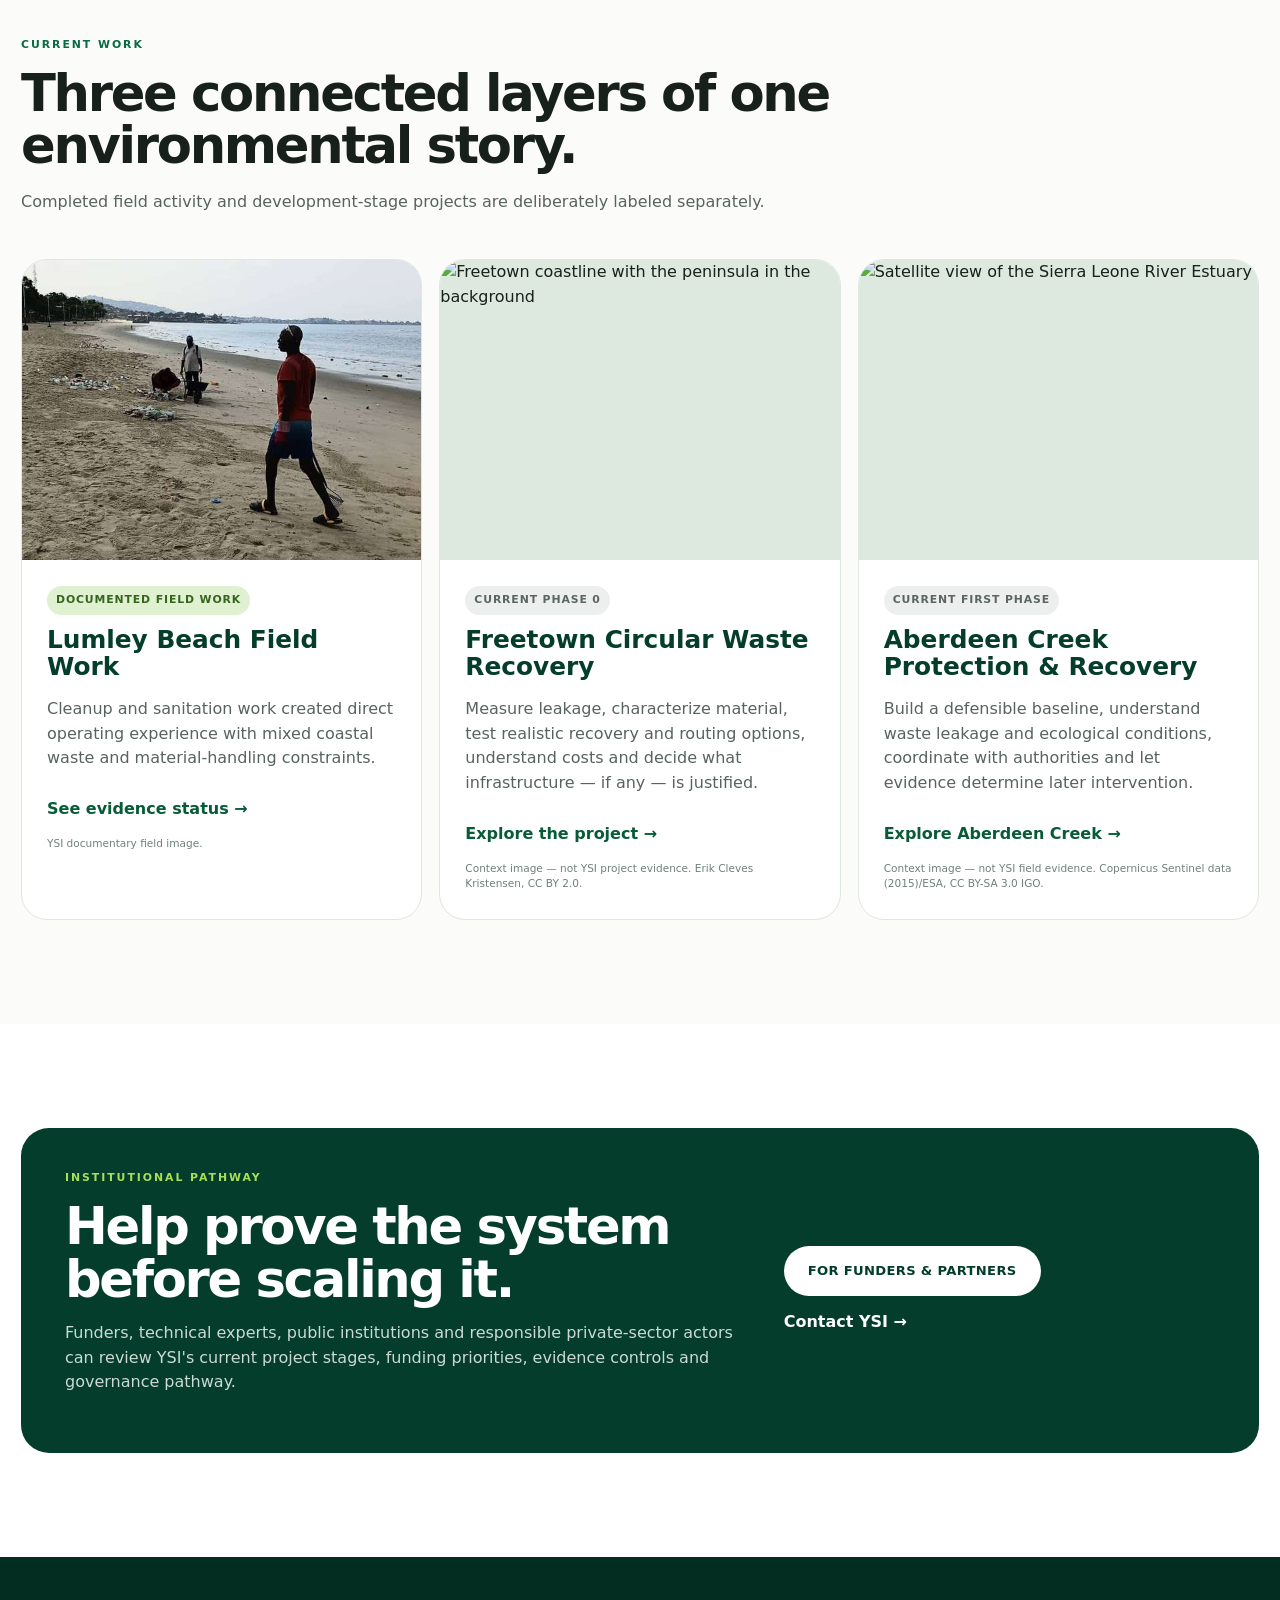
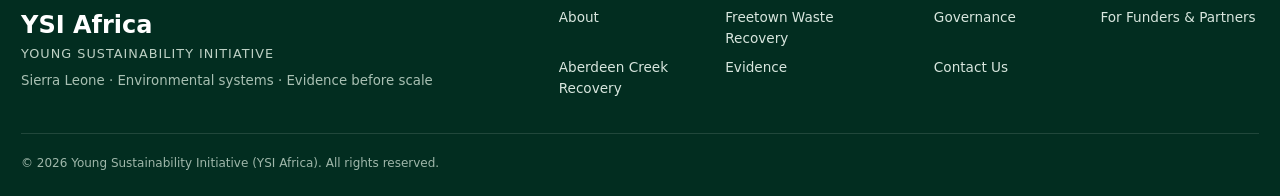
==== commit e2c5803d: "Remove homepage impact and credibility blocks at source" ====
--- a/index.html
+++ b/index.html
@@ -54,7 +54,7 @@
   <div class="wrap nav-wrap">
     <a class="brand" href="#top" aria-label="YSI Africa home"><span class="brand-ysi">YSI</span><span class="brand-africa">AFRICA</span><span class="brand-name">Young Sustainability Initiative</span></a>
     <button class="menu" aria-expanded="false" aria-controls="nav">Menu</button>
-    <nav id="nav" class="nav" aria-label="Main navigation"><a href="about.html">About Us</a><a href="insights.html">Waste &amp; Sanitation</a><a href="flagship.html">Freetown Waste Recovery</a><a href="aberdeen.html">Aberdeen Creek Recovery</a><a href="evidence.html">Evidence</a><a href="contact.html">Contact Us</a><a class="nav-cta" href="funders.html">For Funders &amp; Partners</a></nav>
+    <nav id="nav" class="nav" aria-label="Main navigation"><a href="about.html">About Us</a><a href="insights.html">News</a><a href="flagship.html">Freetown Waste Recovery</a><a href="aberdeen.html">Aberdeen Creek Recovery</a><a href="evidence.html">Evidence</a><a href="contact.html">Contact Us</a><a class="nav-cta" href="funders.html">For Funders &amp; Partners</a></nav>
   </div>
 </header>
 
@@ -68,15 +68,6 @@
       <div class="home-immersive-actions"><a class="btn btn-primary" href="#work">Explore our work</a><a class="btn btn-secondary" href="evidence.html">See the evidence</a></div>
     </div>
     <div class="hero-proof-label"><strong>YSI field evidence.</strong> Lumley Beach, Freetown. Documentary cleanup activity; not presented as Phase 0 measurement data.</div>
-  </section>
-
-  <section class="home-impact" aria-label="YSI operating facts">
-    <div class="wrap home-impact-grid">
-      <div class="home-impact-item primary"><b>20,000+ kg</b><strong>Historical public impact claim</strong><span>Field activity documented; original mass-calculation record under reconstruction.</span><a href="evidence.html#impact-dossier">Evidence status →</a></div>
-      <div class="home-impact-item"><b>Freetown</b><strong>Initial concentration</strong><span>Where field learning and project development are currently focused.</span></div>
-      <div class="home-impact-item"><b>Evidence</b><strong>Before scale</strong><span>Projects move through defined evidence and authority gates.</span></div>
-      <div class="home-impact-item"><b>Systems</b><strong>Not campaigns</strong><span>Measure, test, recover, learn and replicate only what works.</span></div>
-    </div>
   </section>
 
   <section class="section story-intro">
@@ -139,17 +130,10 @@
     </div>
   </section>
 
-  <section class="section evidence-band">
-    <div class="wrap evidence-band-grid">
-      <div><p class="eyebrow">Credibility is part of the system</p><h2>Show what is known. Label what is still being tested.</h2><p class="lede">YSI separates field history, current project development, technical hypotheses and institutional relationships so the public record does not outrun the evidence.</p><div class="actions"><a class="btn btn-primary" href="evidence.html">Evidence</a><a class="btn btn-secondary" href="governance.html">Governance</a></div></div>
-      <div class="evidence-points"><div><b>01</b><strong>Evidence before claims</strong><span>Quantitative and project claims remain tied to their proof status.</span></div><div><b>02</b><strong>Accurate relationships</strong><span>Contact, technical exchange and formal partnership are not treated as the same thing.</span></div><div><b>03</b><strong>Clear project gates</strong><span>Development, approval, implementation and results remain separate statuses.</span></div><div><b>04</b><strong>Capacity before scale</strong><span>Systems are strengthened before larger commitments are made.</span></div></div>
-    </div>
-  </section>
-
   <section class="section institutional-home"><div class="wrap institutional-home-card"><div><p class="eyebrow">Institutional pathway</p><h2>Help prove the system before scaling it.</h2><p>Funders, technical experts, public institutions and responsible private-sector actors can review YSI's current project stages, funding priorities, evidence controls and governance pathway.</p></div><div class="institutional-home-actions"><a class="btn btn-primary" href="funders.html">For Funders &amp; Partners</a><a class="text-link" href="contact.html">Contact YSI →</a></div></div></section>
 </main>
 
 <footer class="footer"><div class="wrap footer-grid"><div><strong>YSI Africa</strong><span>Young Sustainability Initiative</span><small>Sierra Leone · Environmental systems · Evidence before scale</small></div><div class="footer-links"><a href="about.html">About</a><a href="flagship.html">Freetown Waste Recovery</a><a href="aberdeen.html">Aberdeen Creek Recovery</a><a href="evidence.html">Evidence</a></div><div class="footer-links"><a href="governance.html">Governance</a><a href="funders.html">For Funders &amp; Partners</a><a href="contact.html">Contact Us</a></div></div><div class="wrap copyright">© 2026 Young Sustainability Initiative (YSI Africa). All rights reserved.</div></footer>
-<script src="script.js?v=20260906-visual1"></script>
+<script src="script.js?v=20260906-clean3"></script>
 </body>
 </html>
--- a/flagship.css
+++ b/flagship.css
@@ -1,3 +1,12 @@
+@import url('home.css?v=20260906-visual1');
+
 .flagship-home{background:linear-gradient(120deg,#f8fbf7 0,#eef7f0 55%,#e3f2e7 100%);border-top:1px solid #dbe8dd;border-bottom:1px solid #dbe8dd}.flagship-home-grid{display:grid;grid-template-columns:1.05fr .95fr;gap:56px;align-items:center}.flagship-home-copy h2{font-size:clamp(3rem,5.8vw,5.8rem);line-height:.92;letter-spacing:-.06em;text-transform:uppercase;margin:0 0 26px}.flagship-home-copy h2 span{color:var(--green)}.flagship-home-copy>p{font-size:1.08rem;max-width:720px;color:#445249}.flagship-home-note{font-size:.92rem!important;padding-left:15px;border-left:3px solid var(--green);color:var(--muted)!important}.flagship-home-flow{display:grid;grid-template-columns:1fr 1fr;gap:13px}.flagship-home-flow>div{background:#fff;border:1px solid var(--line);border-radius:16px;padding:26px;min-height:155px;box-shadow:0 10px 28px rgba(7,92,55,.05)}.flagship-home-flow strong,.flagship-home-flow span,.flagship-home-flow small{display:block}.flagship-home-flow strong{color:var(--green2);font-size:.75rem;letter-spacing:.12em;margin-bottom:25px}.flagship-home-flow span{font-size:1.35rem;font-weight:950;text-transform:uppercase;color:var(--green);line-height:1.05}.flagship-home-flow small{color:var(--muted);margin-top:8px}.process-section{background:#fff}.sixteen-grid{display:grid;grid-template-columns:repeat(4,1fr);gap:14px}.process-card{border:1px solid var(--line);border-radius:15px;padding:24px 21px;background:#fff;min-height:190px;position:relative}.process-card b{display:block;color:var(--green2);font-size:.72rem;letter-spacing:.12em;margin-bottom:23px}.process-card h3{margin:0 0 9px;color:var(--green);font-size:1.18rem;line-height:1.08;text-transform:uppercase}.process-card p{margin:0;color:var(--muted);font-size:.89rem}.process-card.loop-card{background:#eff7e9;border-color:#bcd6a8}.process-card.network-card{background:var(--dark);border-color:var(--dark)}.process-card.network-card b{color:var(--lime)}.process-card.network-card h3{color:#fff}.process-card.network-card p{color:#cfe0d6}.energy-loop{margin-top:25px;padding:18px 20px;border:1px solid rgba(255,255,255,.18);border-radius:13px;color:#fff;font-weight:900;line-height:1.5;letter-spacing:.02em;background:rgba(255,255,255,.04)}
-@media(max-width:1040px){.flagship-home-grid{grid-template-columns:1fr;gap:35px}.sixteen-grid{grid-template-columns:repeat(2,1fr)}}
-@media(max-width:760px){.flagship-home-copy h2{font-size:clamp(2.7rem,14vw,4.2rem)}.flagship-home-flow,.sixteen-grid{grid-template-columns:1fr}.flagship-home-flow>div,.process-card{min-height:auto}.energy-loop{font-size:.82rem}}+
+/* Visual-first flagship treatment. Context photograph is licensed public Freetown imagery, not YSI evidence. */
+.flagship-hero-side{position:relative;min-height:520px;border-radius:30px;overflow:hidden;background-image:linear-gradient(180deg,rgba(2,29,21,.05),rgba(2,29,21,.78)),url('https://upload.wikimedia.org/wikipedia/commons/8/8d/Beach_in_Freetown%2C_Sierra_Leone_%2814176784751%29.jpg');background-size:cover;background-position:center;display:flex;align-items:flex-end;padding:18px}.flagship-hero-side:after{content:'Freetown coastal context · Erik Cleves Kristensen · CC BY 2.0 · Not YSI project evidence';position:absolute;left:18px;right:18px;top:18px;color:#fff;font-size:.61rem;line-height:1.4;background:rgba(2,29,21,.7);border:1px solid rgba(255,255,255,.18);padding:9px 11px;border-radius:10px;backdrop-filter:blur(7px)}.flagship-hero-side .flagship-callout{position:relative;z-index:2;background:rgba(2,45,32,.88);backdrop-filter:blur(8px);box-shadow:none;border:1px solid rgba(255,255,255,.16);margin:0;width:100%}
+
+/* Removed from the Freetown Waste Recovery page during the September 2026 simplification pass. */
+body:has(.flagship-hero) main>section:nth-of-type(3),body:has(.flagship-hero) .technical-path,body:has(.flagship-hero) section:has(.library-card){display:none!important}
+
+@media(max-width:1040px){.flagship-home-grid{grid-template-columns:1fr;gap:35px}.sixteen-grid{grid-template-columns:repeat(2,1fr)}.flagship-hero-side{min-height:460px}}
+@media(max-width:760px){.flagship-home-copy h2{font-size:clamp(2.7rem,14vw,4.2rem)}.flagship-home-flow,.sixteen-grid{grid-template-columns:1fr}.flagship-home-flow>div,.process-card{min-height:auto}.energy-loop{font-size:.82rem}.flagship-hero-side{min-height:420px;border-radius:22px}.flagship-hero-side:after{font-size:.56rem}}
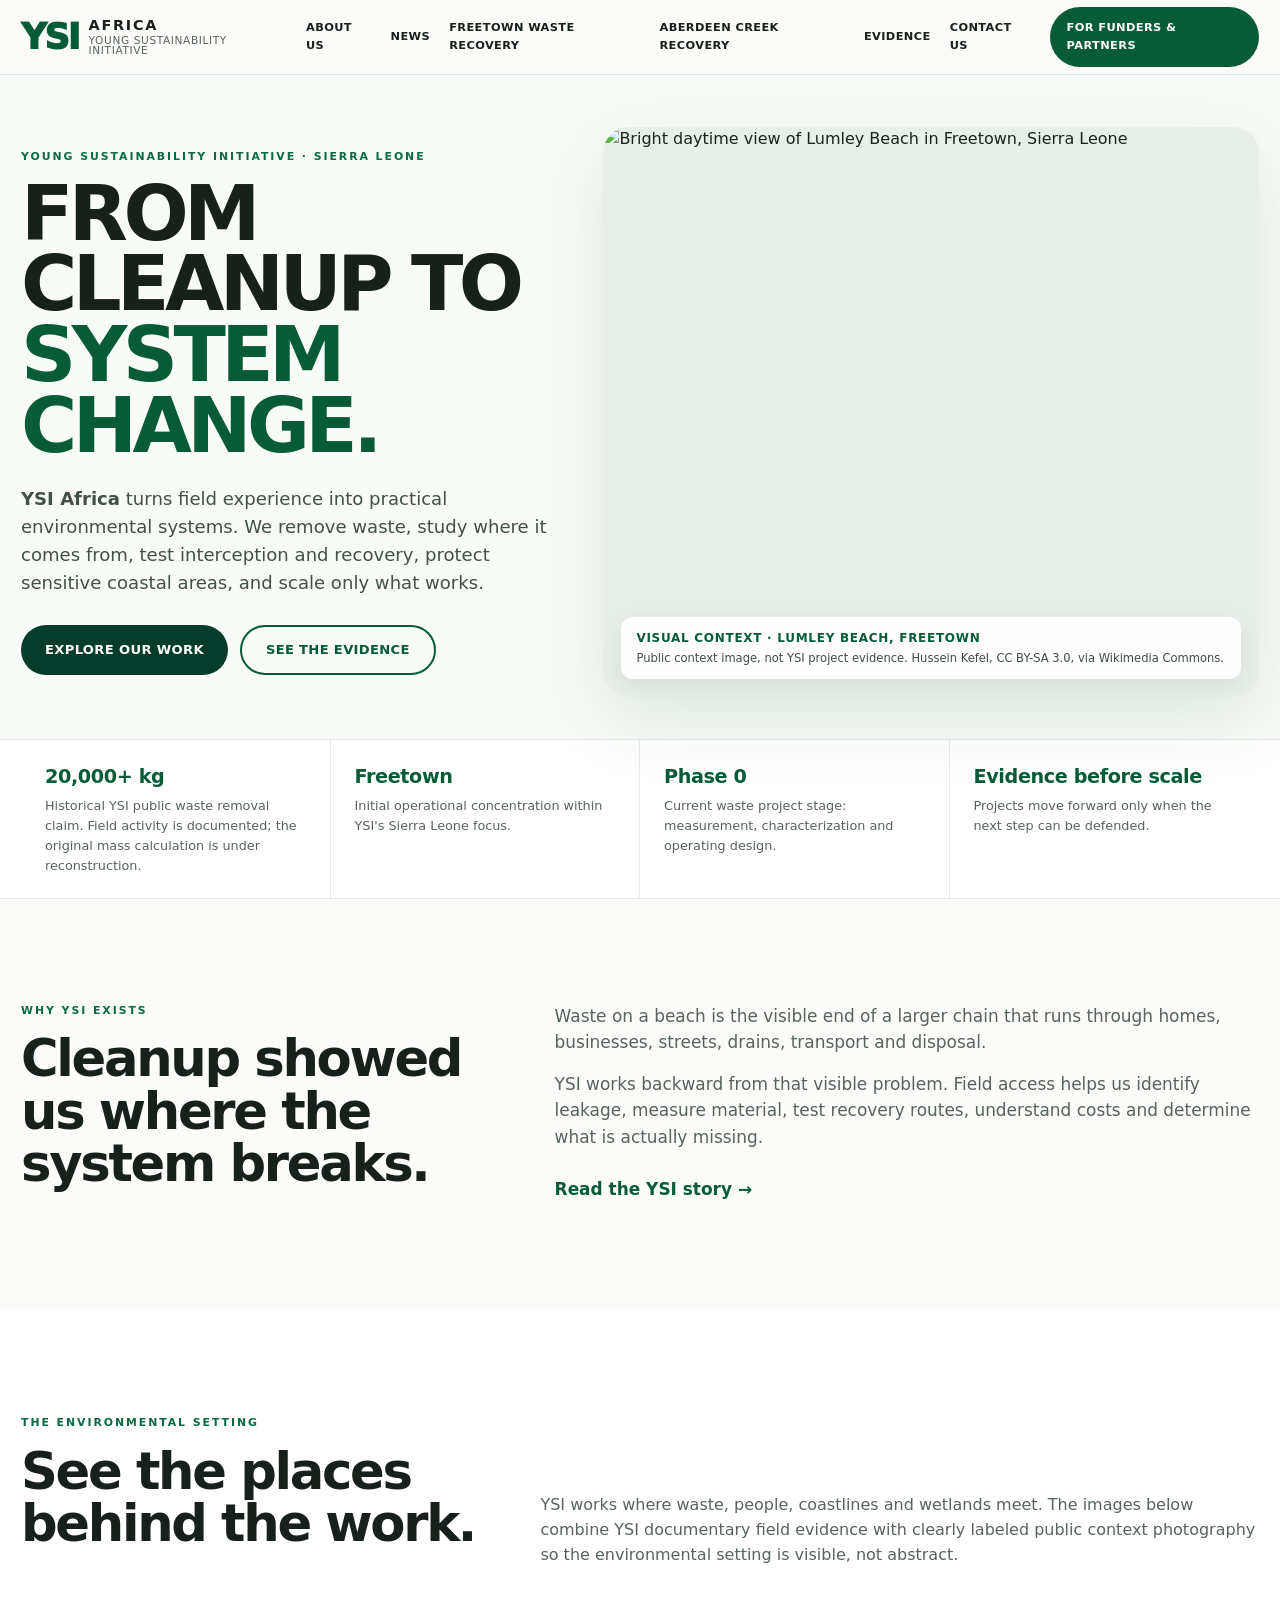
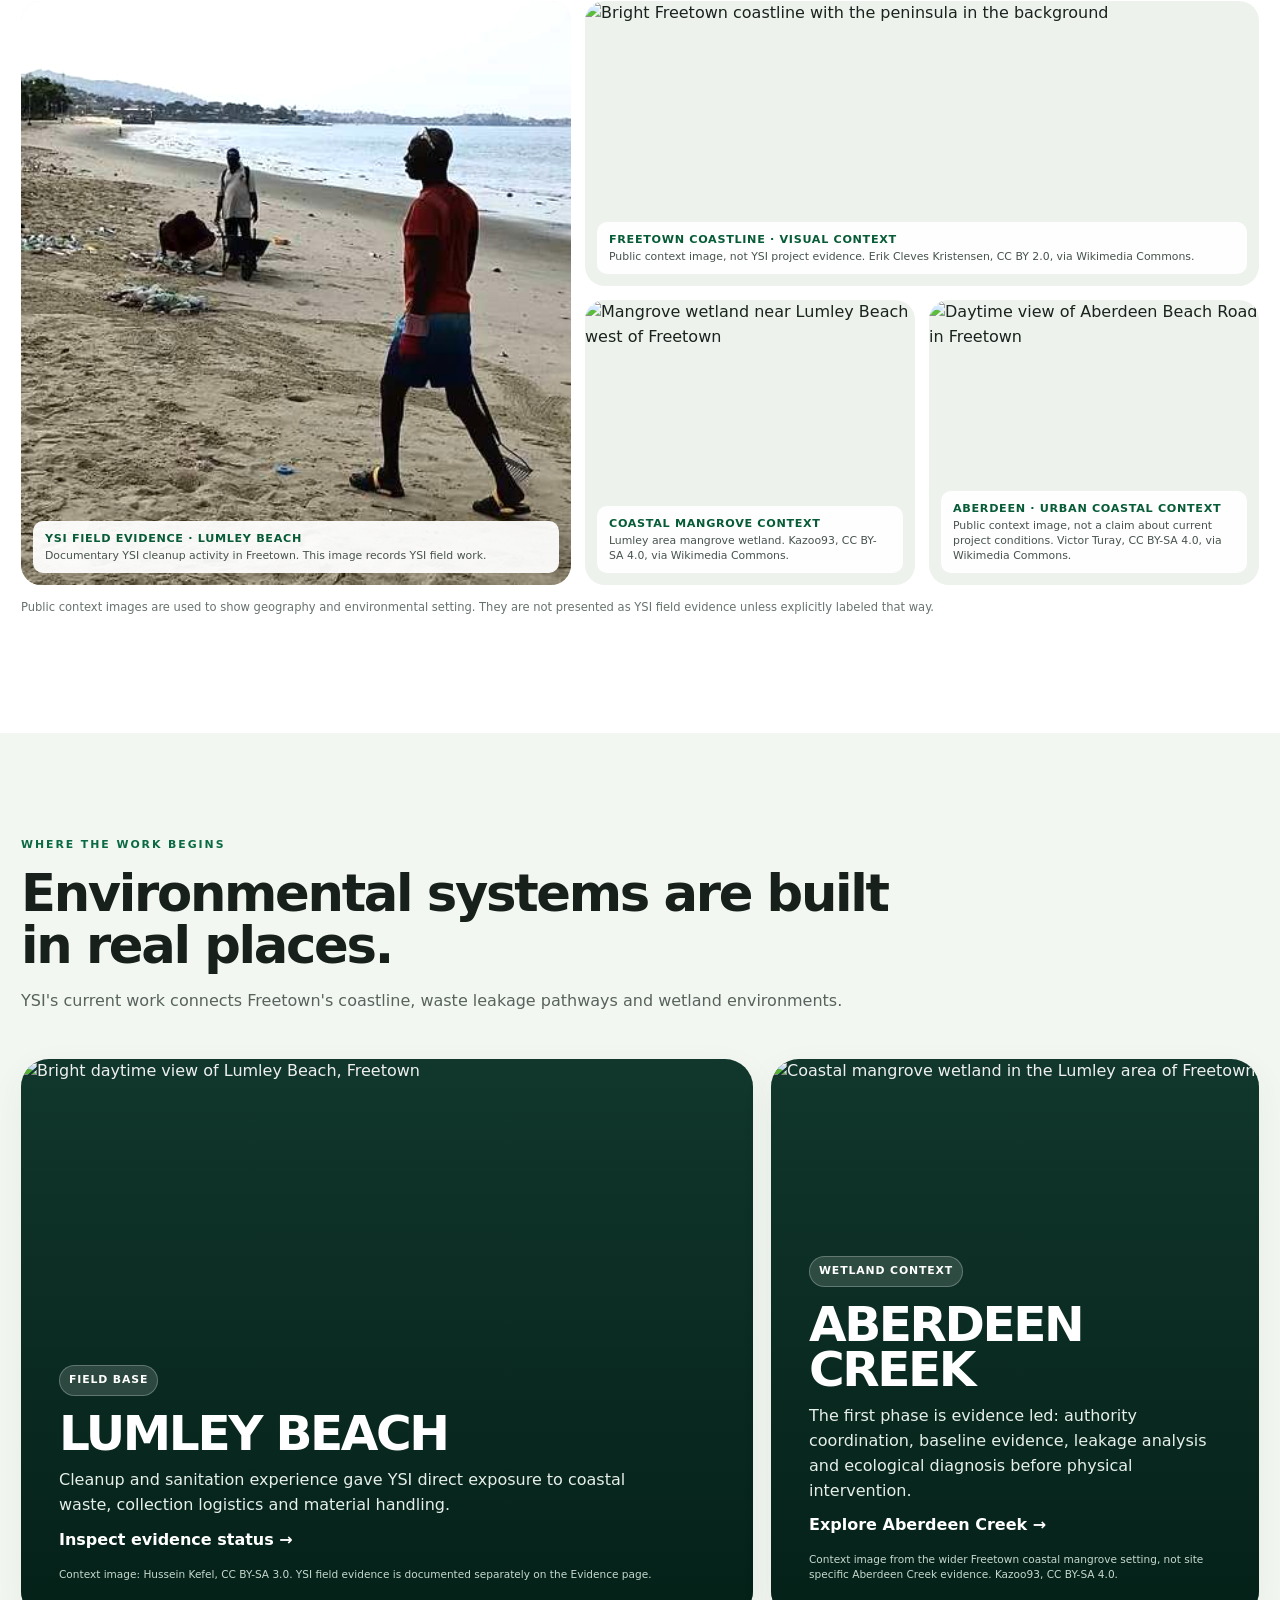
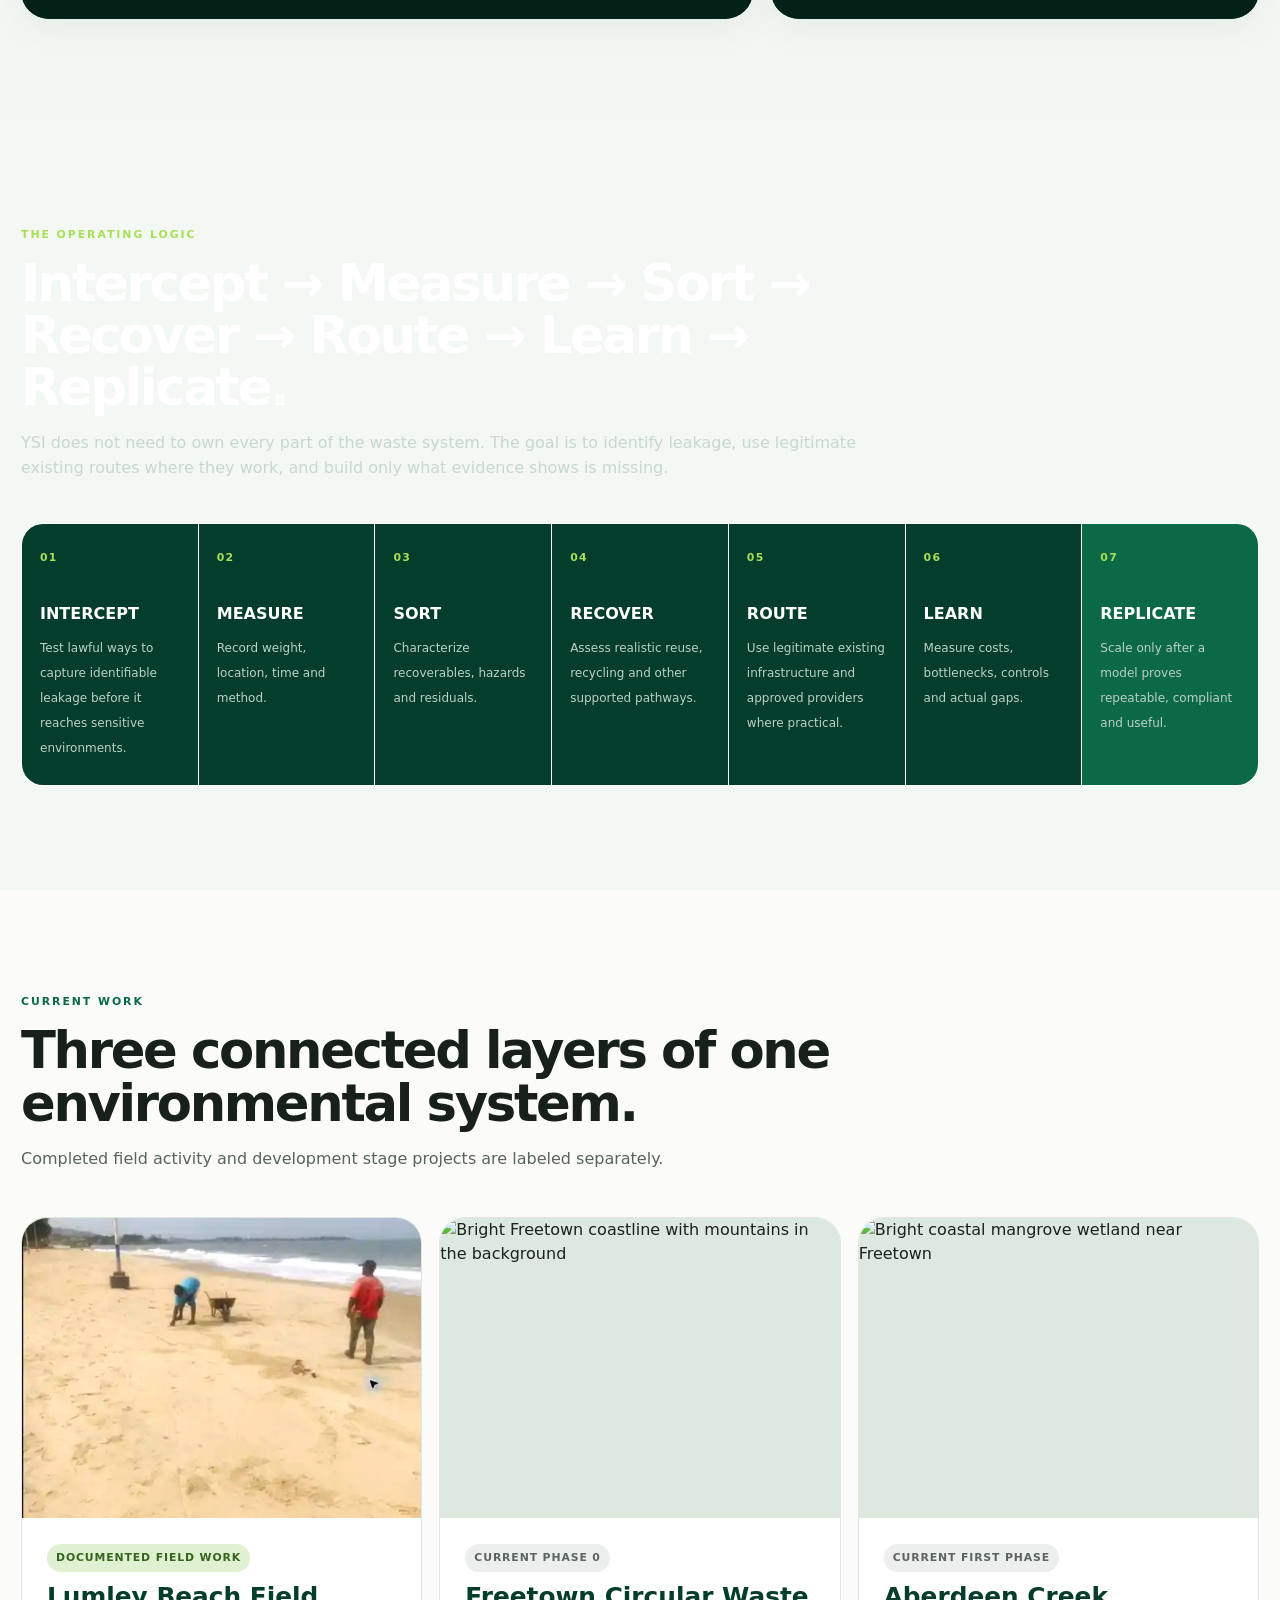
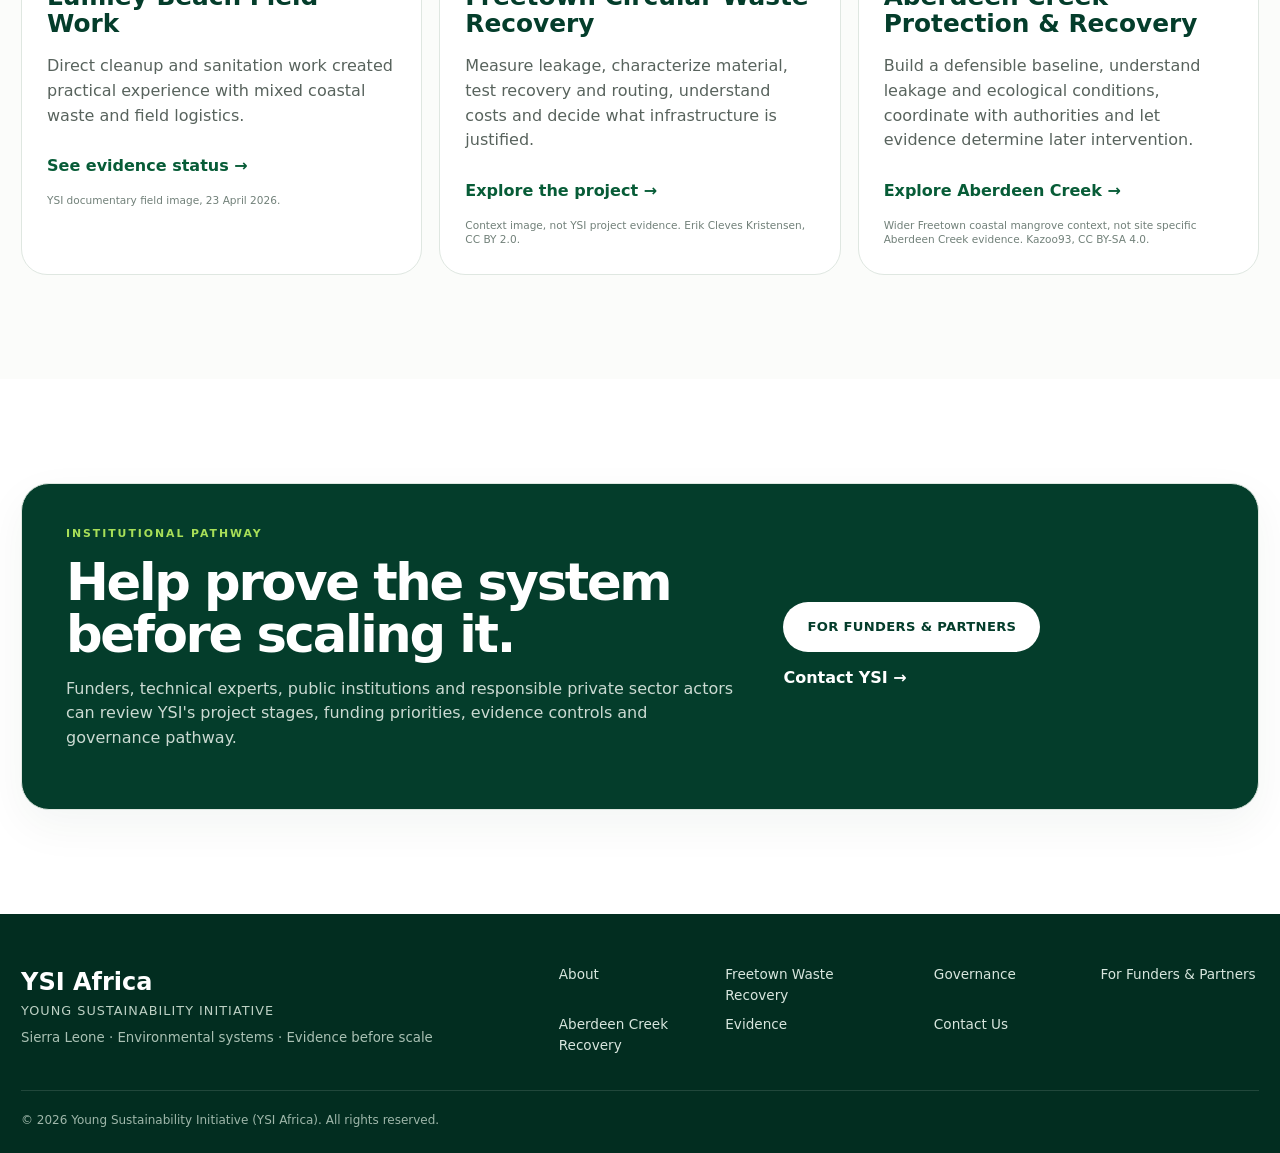
==== commit aeec8129: "Brighten homepage and expand public environmental imagery" ====
--- a/index.html
+++ b/index.html
@@ -4,22 +4,23 @@
   <meta charset="utf-8">
   <meta name="viewport" content="width=device-width, initial-scale=1">
   <title>YSI Africa Sierra Leone | Young Sustainability Initiative</title>
-  <meta name="description" content="Young Sustainability Initiative (YSI Africa) is a Sierra Leonean environmental nonprofit building practical waste, circular-economy, coastal and wetland systems from field evidence in Freetown.">
+  <meta name="description" content="Young Sustainability Initiative (YSI Africa) is a Sierra Leonean environmental nonprofit building practical waste, circular economy, coastal and wetland systems from field evidence in Freetown.">
   <meta name="robots" content="index,follow,max-image-preview:large,max-snippet:-1,max-video-preview:-1">
   <meta name="theme-color" content="#043d2b">
   <link rel="canonical" href="https://ysiafrica.org/">
   <link rel="icon" href="/assets/images/favicon.svg" type="image/svg+xml">
   <link rel="stylesheet" href="styles.css?v=20260906-visual1">
   <link rel="stylesheet" href="flagship.css?v=20260906-visual1">
+  <link rel="stylesheet" href="home-visual-refresh.css?v=20260907-1">
   <meta property="og:site_name" content="YSI Africa">
   <meta property="og:title" content="YSI Africa Sierra Leone | Young Sustainability Initiative">
-  <meta property="og:description" content="From cleanup to system change: evidence-led environmental systems for Sierra Leone.">
+  <meta property="og:description" content="From cleanup to system change: practical environmental systems for Sierra Leone, built from field evidence.">
   <meta property="og:type" content="website">
   <meta property="og:url" content="https://ysiafrica.org/">
   <meta property="og:image" content="https://ysiafrica.org/assets/images/ysi-hero-real.jpg">
   <meta name="twitter:card" content="summary_large_image">
   <meta name="twitter:title" content="YSI Africa Sierra Leone | Young Sustainability Initiative">
-  <meta name="twitter:description" content="From cleanup to system change: evidence-led environmental systems for Sierra Leone.">
+  <meta name="twitter:description" content="From cleanup to system change: practical environmental systems for Sierra Leone, built from field evidence.">
   <meta name="twitter:image" content="https://ysiafrica.org/assets/images/ysi-hero-real.jpg">
   <script type="application/ld+json">
   {
@@ -52,42 +53,83 @@
 <a class="skip-link" href="#main">Skip to content</a>
 <header class="header">
   <div class="wrap nav-wrap">
-    <a class="brand" href="#top" aria-label="YSI Africa home"><span class="brand-ysi">YSI</span><span class="brand-africa">AFRICA</span><span class="brand-name">Young Sustainability Initiative</span></a>
+    <a class="brand" href="index.html" aria-label="YSI Africa home"><span class="brand-ysi">YSI</span><span class="brand-africa">AFRICA</span><span class="brand-name">Young Sustainability Initiative</span></a>
     <button class="menu" aria-expanded="false" aria-controls="nav">Menu</button>
     <nav id="nav" class="nav" aria-label="Main navigation"><a href="about.html">About Us</a><a href="insights.html">News</a><a href="flagship.html">Freetown Waste Recovery</a><a href="aberdeen.html">Aberdeen Creek Recovery</a><a href="evidence.html">Evidence</a><a href="contact.html">Contact Us</a><a class="nav-cta" href="funders.html">For Funders &amp; Partners</a></nav>
   </div>
 </header>
 
 <main id="main">
-  <section class="home-immersive-hero" id="top" aria-labelledby="home-title">
-    <img src="/assets/images/ysi-hero-real.jpg" alt="YSI field cleanup activity at Lumley Beach in Freetown" loading="eager" decoding="async" fetchpriority="high">
-    <div class="wrap home-immersive-content">
-      <p class="eyebrow">Young Sustainability Initiative · Sierra Leone</p>
-      <h1 id="home-title">From cleanup to <span>system change.</span></h1>
-      <p class="intro"><strong>YSI Africa</strong> builds practical environmental systems from direct field experience — moving from removing waste to measuring it, understanding it, recovering value and protecting the places where leakage causes harm.</p>
-      <div class="home-immersive-actions"><a class="btn btn-primary" href="#work">Explore our work</a><a class="btn btn-secondary" href="evidence.html">See the evidence</a></div>
+  <section class="home-light-hero" id="top" aria-labelledby="home-title">
+    <div class="wrap home-light-hero-grid">
+      <div class="home-light-copy">
+        <p class="eyebrow">Young Sustainability Initiative · Sierra Leone</p>
+        <h1 id="home-title">From cleanup to <span>system change.</span></h1>
+        <p class="intro"><strong>YSI Africa</strong> turns field experience into practical environmental systems. We remove waste, study where it comes from, test interception and recovery, protect sensitive coastal areas, and scale only what works.</p>
+        <div class="home-light-actions"><a class="btn btn-primary" href="#work">Explore our work</a><a class="btn btn-secondary" href="evidence.html">See the evidence</a></div>
+      </div>
+      <figure class="home-light-media">
+        <img src="https://commons.wikimedia.org/wiki/Special:FilePath/Lumley%20Beach%20Freetown.JPG?width=1800" alt="Bright daytime view of Lumley Beach in Freetown, Sierra Leone" loading="eager" decoding="async" fetchpriority="high">
+        <figcaption><strong>Visual context · Lumley Beach, Freetown</strong>Public context image, not YSI project evidence. Hussein Kefel, CC BY-SA 3.0, via Wikimedia Commons.</figcaption>
+      </figure>
     </div>
-    <div class="hero-proof-label"><strong>YSI field evidence.</strong> Lumley Beach, Freetown. Documentary cleanup activity; not presented as Phase 0 measurement data.</div>
   </section>
 
-  <section class="section story-intro">
-    <div class="wrap story-intro-grid">
-      <div><p class="eyebrow">Why YSI exists</p><h2 class="story-kicker">Cleanup showed us where the system breaks.</h2></div>
-      <div class="story-copy"><p>Waste on a beach is the visible end of a much larger system. It has moved through homes, businesses, streets, drains, transport routes and disposal pathways before reaching the coast.</p><p><strong>YSI's direction is to work backward from that visible problem.</strong> We use cleanup and field access to understand waste streams, test interception, measure material, identify legitimate recovery routes and determine what infrastructure is actually missing.</p><a class="text-link" href="about.html">Read the YSI story →</a></div>
+  <section class="home-proof-strip" aria-label="YSI Africa at a glance">
+    <div class="wrap home-proof-grid">
+      <div class="home-proof-item"><strong>20,000+ kg</strong><span>Historical YSI public waste removal claim. Field activity is documented; the original mass calculation is under reconstruction.</span></div>
+      <div class="home-proof-item"><strong>Freetown</strong><span>Initial operational concentration within YSI's Sierra Leone focus.</span></div>
+      <div class="home-proof-item"><strong>Phase 0</strong><span>Current waste project stage: measurement, characterization and operating design.</span></div>
+      <div class="home-proof-item"><strong>Evidence before scale</strong><span>Projects move forward only when the next step can be defended.</span></div>
+    </div>
+  </section>
+
+  <section class="section">
+    <div class="wrap home-story-grid">
+      <div><p class="eyebrow">Why YSI exists</p><h2>Cleanup showed us where the system breaks.</h2></div>
+      <div class="home-story-copy"><p>Waste on a beach is the visible end of a larger chain that runs through homes, businesses, streets, drains, transport and disposal.</p><p>YSI works backward from that visible problem. Field access helps us identify leakage, measure material, test recovery routes, understand costs and determine what is actually missing.</p><a class="text-link" href="about.html">Read the YSI story →</a></div>
+    </div>
+  </section>
+
+  <section class="section visual-story-section" aria-labelledby="visual-story-title">
+    <div class="wrap">
+      <div class="visual-story-head">
+        <div><p class="eyebrow">The environmental setting</p><h2 id="visual-story-title">See the places behind the work.</h2></div>
+        <p>YSI works where waste, people, coastlines and wetlands meet. The images below combine YSI documentary field evidence with clearly labeled public context photography so the environmental setting is visible, not abstract.</p>
+      </div>
+      <div class="visual-mosaic">
+        <figure class="visual-tile large field">
+          <img src="/assets/images/ysi-hero-real.jpg" alt="YSI field cleanup activity at Lumley Beach in Freetown" loading="lazy" decoding="async">
+          <figcaption><strong>YSI field evidence · Lumley Beach</strong>Documentary YSI cleanup activity in Freetown. This image records YSI field work.</figcaption>
+        </figure>
+        <figure class="visual-tile wide">
+          <img src="https://commons.wikimedia.org/wiki/Special:FilePath/Beach%20in%20Freetown%2C%20Sierra%20Leone%20%2814176784751%29.jpg?width=1800" alt="Bright Freetown coastline with the peninsula in the background" loading="lazy" decoding="async">
+          <figcaption><strong>Freetown coastline · Visual context</strong>Public context image, not YSI project evidence. Erik Cleves Kristensen, CC BY 2.0, via Wikimedia Commons.</figcaption>
+        </figure>
+        <figure class="visual-tile">
+          <img src="https://commons.wikimedia.org/wiki/Special:FilePath/Mangroves%20swamp.jpg?width=1400" alt="Mangrove wetland near Lumley Beach west of Freetown" loading="lazy" decoding="async">
+          <figcaption><strong>Coastal mangrove context</strong>Lumley area mangrove wetland. Kazoo93, CC BY-SA 4.0, via Wikimedia Commons.</figcaption>
+        </figure>
+        <figure class="visual-tile">
+          <img src="https://commons.wikimedia.org/wiki/Special:FilePath/Aberdeen%20beach%20road.jpg?width=1400" alt="Daytime view of Aberdeen Beach Road in Freetown" loading="lazy" decoding="async">
+          <figcaption><strong>Aberdeen · Urban coastal context</strong>Public context image, not a claim about current project conditions. Victor Turay, CC BY-SA 4.0, via Wikimedia Commons.</figcaption>
+        </figure>
+      </div>
+      <p class="visual-context-note">Public context images are used to show geography and environmental setting. They are not presented as YSI field evidence unless explicitly labeled that way.</p>
     </div>
   </section>
 
   <section class="section soft" id="work">
     <div class="wrap">
-      <div class="section-head"><p class="eyebrow">Places where the work begins</p><h2>Environmental systems are built in real places.</h2><p>YSI's current work connects Freetown's coastline, waste-leakage pathways and wetland environments. Documentary evidence and contextual imagery are labeled separately.</p></div>
+      <div class="section-head"><p class="eyebrow">Where the work begins</p><h2>Environmental systems are built in real places.</h2><p>YSI's current work connects Freetown's coastline, waste leakage pathways and wetland environments.</p></div>
       <div class="place-grid">
         <article class="place-card">
-          <img src="/assets/images/lumley-field-2026-04-23.webp" alt="YSI shoreline cleanup work at Lumley Beach, Freetown" loading="lazy" decoding="async">
-          <div class="place-content"><span class="pill">YSI field evidence</span><h3>Lumley Beach</h3><p>Direct cleanup and sanitation experience established the field base for YSI's transition toward stronger waste measurement and recovery systems.</p><a class="text-link" href="evidence.html#impact-dossier">Inspect evidence status →</a><small class="media-note">Documented YSI field work · 23 April 2026.</small></div>
+          <img src="https://commons.wikimedia.org/wiki/Special:FilePath/Lumley%20Beach%20Freetown.JPG?width=1500" alt="Bright daytime view of Lumley Beach, Freetown" loading="lazy" decoding="async">
+          <div class="place-content"><span class="pill">Field base</span><h3>Lumley Beach</h3><p>Cleanup and sanitation experience gave YSI direct exposure to coastal waste, collection logistics and material handling.</p><a class="text-link" href="evidence.html#impact-dossier">Inspect evidence status →</a><small class="media-note">Context image: Hussein Kefel, CC BY-SA 3.0. YSI field evidence is documented separately on the Evidence page.</small></div>
         </article>
         <article class="place-card small">
-          <img src="https://upload.wikimedia.org/wikipedia/commons/d/db/Sierra_Leone_River_Estuary_ESA353596.jpg" alt="Satellite view of the Sierra Leone River Estuary and Freetown Peninsula" loading="lazy" decoding="async">
-          <div class="place-content"><span class="pill">Visual context</span><h3>Aberdeen Creek</h3><p>YSI's first phase is evidence-led: authority coordination, site evidence, waste-leakage analysis and ecological diagnosis before physical intervention.</p><a class="text-link" href="aberdeen.html">Explore Aberdeen Creek →</a><small class="media-note">Context image — not YSI field evidence and not a claim about current Aberdeen Creek conditions. Copernicus Sentinel data (2015)/ESA, CC BY-SA 3.0 IGO.</small></div>
+          <img src="https://commons.wikimedia.org/wiki/Special:FilePath/Mangroves%20swamp.jpg?width=1500" alt="Coastal mangrove wetland in the Lumley area of Freetown" loading="lazy" decoding="async">
+          <div class="place-content"><span class="pill">Wetland context</span><h3>Aberdeen Creek</h3><p>The first phase is evidence led: authority coordination, baseline evidence, leakage analysis and ecological diagnosis before physical intervention.</p><a class="text-link" href="aberdeen.html">Explore Aberdeen Creek →</a><small class="media-note">Context image from the wider Freetown coastal mangrove setting, not site specific Aberdeen Creek evidence. Kazoo93, CC BY-SA 4.0.</small></div>
         </article>
       </div>
     </div>
@@ -97,14 +139,14 @@
     <div class="wrap">
       <p class="eyebrow">The operating logic</p>
       <h2>Intercept → Measure → Sort → Recover → Route → Learn → Replicate.</h2>
-      <p class="lede">The goal is not to own every part of the waste system. It is to identify leakage, work inside legitimate existing arrangements and build only what evidence shows is missing.</p>
+      <p class="lede">YSI does not need to own every part of the waste system. The goal is to identify leakage, use legitimate existing routes where they work, and build only what evidence shows is missing.</p>
       <div class="system-rail" aria-label="YSI circular waste system logic">
         <div class="system-step"><b>01</b><strong>Intercept</strong><span>Test lawful ways to capture identifiable leakage before it reaches sensitive environments.</span></div>
-        <div class="system-step"><b>02</b><strong>Measure</strong><span>Weigh and record material by location, time and method.</span></div>
-        <div class="system-step"><b>03</b><strong>Sort</strong><span>Characterize the stream and separate recoverables, hazards and residuals.</span></div>
-        <div class="system-step"><b>04</b><strong>Recover</strong><span>Assess realistic reuse, recycling or other supported recovery pathways.</span></div>
+        <div class="system-step"><b>02</b><strong>Measure</strong><span>Record weight, location, time and method.</span></div>
+        <div class="system-step"><b>03</b><strong>Sort</strong><span>Characterize recoverables, hazards and residuals.</span></div>
+        <div class="system-step"><b>04</b><strong>Recover</strong><span>Assess realistic reuse, recycling and other supported pathways.</span></div>
         <div class="system-step"><b>05</b><strong>Route</strong><span>Use legitimate existing infrastructure and approved providers where practical.</span></div>
-        <div class="system-step"><b>06</b><strong>Learn</strong><span>Measure costs, bottlenecks, controls and actual infrastructure gaps.</span></div>
+        <div class="system-step"><b>06</b><strong>Learn</strong><span>Measure costs, bottlenecks, controls and actual gaps.</span></div>
         <div class="system-step"><b>07</b><strong>Replicate</strong><span>Scale only after a model proves repeatable, compliant and useful.</span></div>
       </div>
     </div>
@@ -112,25 +154,25 @@
 
   <section class="section">
     <div class="wrap">
-      <div class="section-head"><p class="eyebrow">Current work</p><h2>Three connected layers of one environmental story.</h2><p>Completed field activity and development-stage projects are deliberately labeled separately.</p></div>
+      <div class="section-head"><p class="eyebrow">Current work</p><h2>Three connected layers of one environmental system.</h2><p>Completed field activity and development stage projects are labeled separately.</p></div>
       <div class="visual-project-grid">
         <article class="visual-project">
-          <div class="visual-project-media"><img src="/assets/images/ysi-hero-real.jpg" alt="YSI field cleanup activity in Freetown" loading="lazy" decoding="async"></div>
-          <div class="visual-project-copy"><span class="pill">Documented field work</span><h3>Lumley Beach Field Work</h3><p>Cleanup and sanitation work created direct operating experience with mixed coastal waste and material-handling constraints.</p><a class="text-link" href="evidence.html#impact-dossier">See evidence status →</a><small class="media-note">YSI documentary field image.</small></div>
+          <div class="visual-project-media"><img src="/assets/images/lumley-field-2026-04-23.webp" alt="YSI shoreline cleanup work at Lumley Beach in Freetown" loading="lazy" decoding="async"></div>
+          <div class="visual-project-copy"><span class="pill">Documented field work</span><h3>Lumley Beach Field Work</h3><p>Direct cleanup and sanitation work created practical experience with mixed coastal waste and field logistics.</p><a class="text-link" href="evidence.html#impact-dossier">See evidence status →</a><small class="media-note">YSI documentary field image, 23 April 2026.</small></div>
         </article>
         <article class="visual-project">
-          <div class="visual-project-media"><img src="https://upload.wikimedia.org/wikipedia/commons/8/8d/Beach_in_Freetown%2C_Sierra_Leone_%2814176784751%29.jpg" alt="Freetown coastline with the peninsula in the background" loading="lazy" decoding="async"></div>
-          <div class="visual-project-copy"><span class="pill dev">Current Phase 0</span><h3>Freetown Circular Waste Recovery</h3><p>Measure leakage, characterize material, test realistic recovery and routing options, understand costs and decide what infrastructure — if any — is justified.</p><a class="text-link" href="flagship.html">Explore the project →</a><small class="media-note">Context image — not YSI project evidence. Erik Cleves Kristensen, CC BY 2.0.</small></div>
+          <div class="visual-project-media"><img src="https://commons.wikimedia.org/wiki/Special:FilePath/Beach%20in%20Freetown%2C%20Sierra%20Leone%20%2814176784751%29.jpg?width=1600" alt="Bright Freetown coastline with mountains in the background" loading="lazy" decoding="async"></div>
+          <div class="visual-project-copy"><span class="pill dev">Current Phase 0</span><h3>Freetown Circular Waste Recovery</h3><p>Measure leakage, characterize material, test recovery and routing, understand costs and decide what infrastructure is justified.</p><a class="text-link" href="flagship.html">Explore the project →</a><small class="media-note">Context image, not YSI project evidence. Erik Cleves Kristensen, CC BY 2.0.</small></div>
         </article>
         <article class="visual-project">
-          <div class="visual-project-media"><img src="https://upload.wikimedia.org/wikipedia/commons/d/db/Sierra_Leone_River_Estuary_ESA353596.jpg" alt="Satellite view of the Sierra Leone River Estuary" loading="lazy" decoding="async"></div>
-          <div class="visual-project-copy"><span class="pill dev">Current first phase</span><h3>Aberdeen Creek Protection &amp; Recovery</h3><p>Build a defensible baseline, understand waste leakage and ecological conditions, coordinate with authorities and let evidence determine later intervention.</p><a class="text-link" href="aberdeen.html">Explore Aberdeen Creek →</a><small class="media-note">Context image — not YSI field evidence. Copernicus Sentinel data (2015)/ESA, CC BY-SA 3.0 IGO.</small></div>
+          <div class="visual-project-media"><img src="https://commons.wikimedia.org/wiki/Special:FilePath/Mangroves%20swamp.jpg?width=1600" alt="Bright coastal mangrove wetland near Freetown" loading="lazy" decoding="async"></div>
+          <div class="visual-project-copy"><span class="pill dev">Current first phase</span><h3>Aberdeen Creek Protection &amp; Recovery</h3><p>Build a defensible baseline, understand leakage and ecological conditions, coordinate with authorities and let evidence determine later intervention.</p><a class="text-link" href="aberdeen.html">Explore Aberdeen Creek →</a><small class="media-note">Wider Freetown coastal mangrove context, not site specific Aberdeen Creek evidence. Kazoo93, CC BY-SA 4.0.</small></div>
         </article>
       </div>
     </div>
   </section>
 
-  <section class="section institutional-home"><div class="wrap institutional-home-card"><div><p class="eyebrow">Institutional pathway</p><h2>Help prove the system before scaling it.</h2><p>Funders, technical experts, public institutions and responsible private-sector actors can review YSI's current project stages, funding priorities, evidence controls and governance pathway.</p></div><div class="institutional-home-actions"><a class="btn btn-primary" href="funders.html">For Funders &amp; Partners</a><a class="text-link" href="contact.html">Contact YSI →</a></div></div></section>
+  <section class="section institutional-home"><div class="wrap institutional-home-card"><div><p class="eyebrow">Institutional pathway</p><h2>Help prove the system before scaling it.</h2><p>Funders, technical experts, public institutions and responsible private sector actors can review YSI's project stages, funding priorities, evidence controls and governance pathway.</p></div><div class="institutional-home-actions"><a class="btn btn-primary" href="funders.html">For Funders &amp; Partners</a><a class="text-link" href="contact.html">Contact YSI →</a></div></div></section>
 </main>
 
 <footer class="footer"><div class="wrap footer-grid"><div><strong>YSI Africa</strong><span>Young Sustainability Initiative</span><small>Sierra Leone · Environmental systems · Evidence before scale</small></div><div class="footer-links"><a href="about.html">About</a><a href="flagship.html">Freetown Waste Recovery</a><a href="aberdeen.html">Aberdeen Creek Recovery</a><a href="evidence.html">Evidence</a></div><div class="footer-links"><a href="governance.html">Governance</a><a href="funders.html">For Funders &amp; Partners</a><a href="contact.html">Contact Us</a></div></div><div class="wrap copyright">© 2026 Young Sustainability Initiative (YSI Africa). All rights reserved.</div></footer>
--- a/home-visual-refresh.css
+++ b/home-visual-refresh.css
@@ -0,0 +1,75 @@
+/* YSI Africa homepage visual refresh, 7 September 2026.
+   Goal: brighter public imagery, clearer hierarchy, concise institutional copy. */
+
+.home-light-hero{background:#f8fbf7;padding:52px 0 42px;border-bottom:1px solid #e4ece5}
+.home-light-hero-grid{display:grid;grid-template-columns:.9fr 1.1fr;gap:46px;align-items:center}
+.home-light-copy{padding:22px 0}
+.home-light-copy h1{font-size:clamp(3.2rem,6vw,6rem);line-height:.92;letter-spacing:-.06em;margin:0 0 24px;text-transform:uppercase;max-width:760px}
+.home-light-copy h1 span{color:var(--green)}
+.home-light-copy .intro{font-size:1.13rem;max-width:670px;color:#425049;margin:0}
+.home-light-actions{display:flex;gap:12px;flex-wrap:wrap;margin-top:28px}
+.home-light-media{margin:0;position:relative;background:#e7efe8;border-radius:26px;overflow:hidden;min-height:570px;box-shadow:0 24px 70px rgba(4,61,43,.10)}
+.home-light-media img{position:absolute;inset:0;width:100%;height:100%;object-fit:cover;filter:brightness(1.08) saturate(1.03)}
+.home-light-media figcaption{position:absolute;left:18px;right:18px;bottom:18px;background:rgba(255,255,255,.93);backdrop-filter:blur(8px);padding:13px 15px;border-radius:12px;color:#3f4c45;font-size:.72rem;line-height:1.42;box-shadow:0 8px 26px rgba(0,0,0,.08)}
+.home-light-media figcaption strong{display:block;color:var(--green);font-size:.75rem;text-transform:uppercase;letter-spacing:.06em;margin-bottom:3px}
+
+.home-proof-strip{background:#fff;border-bottom:1px solid #e5ece6}
+.home-proof-grid{display:grid;grid-template-columns:repeat(4,1fr)}
+.home-proof-item{padding:22px 24px;border-right:1px solid #e5ece6}
+.home-proof-item:last-child{border-right:0}
+.home-proof-item strong,.home-proof-item span{display:block}
+.home-proof-item strong{color:var(--green);font-size:1.2rem;letter-spacing:-.02em}
+.home-proof-item span{color:var(--muted);font-size:.8rem;margin-top:4px}
+
+.home-story-grid{display:grid;grid-template-columns:.8fr 1.2fr;gap:64px;align-items:start}
+.home-story-copy{max-width:760px;color:var(--muted);font-size:1.06rem}
+.home-story-copy p{margin-top:0;margin-bottom:16px}
+
+.visual-story-section{background:#fff}
+.visual-story-head{display:grid;grid-template-columns:.78fr 1.22fr;gap:60px;align-items:end;margin-bottom:34px}
+.visual-story-head p:last-child{color:var(--muted);max-width:760px;margin:0}
+.visual-mosaic{display:grid;grid-template-columns:1.25fr .75fr .75fr;grid-template-rows:285px 285px;gap:14px}
+.visual-tile{position:relative;overflow:hidden;border-radius:20px;background:#edf2ed;margin:0;min-height:0}
+.visual-tile.large{grid-row:1/3}
+.visual-tile.wide{grid-column:2/4}
+.visual-tile img{width:100%;height:100%;object-fit:cover;display:block;filter:brightness(1.08) saturate(1.04)}
+.visual-tile.field img{filter:brightness(1.12) saturate(1.02)}
+.visual-tile figcaption{position:absolute;left:12px;right:12px;bottom:12px;background:rgba(255,255,255,.94);padding:10px 12px;border-radius:10px;color:#47534c;font-size:.68rem;line-height:1.35}
+.visual-tile figcaption strong{display:block;color:var(--green);font-size:.7rem;text-transform:uppercase;letter-spacing:.06em;margin-bottom:3px}
+.visual-context-note{margin-top:14px;color:#68736d;font-size:.72rem}
+
+.place-grid{gap:18px}
+.place-card{box-shadow:0 12px 36px rgba(4,61,43,.06)}
+.place-card img,.visual-project-media img{filter:brightness(1.08) saturate(1.03)}
+.place-card .media-note,.visual-project .media-note{line-height:1.35}
+
+.system-section{background:#f4f8f4}
+.system-section .lede{max-width:850px}
+.system-rail{background:#fff}
+
+.institutional-home{background:#fff}
+.institutional-home-card{border:1px solid #dfe8e1;box-shadow:0 16px 45px rgba(4,61,43,.05)}
+
+@media(max-width:1040px){
+  .home-light-hero-grid,.home-story-grid,.visual-story-head{grid-template-columns:1fr}
+  .home-light-media{min-height:500px}
+  .home-proof-grid{grid-template-columns:repeat(2,1fr)}
+  .home-proof-item:nth-child(2){border-right:0}
+  .visual-mosaic{grid-template-columns:1fr 1fr;grid-template-rows:360px 260px 260px}
+  .visual-tile.large{grid-column:1/3;grid-row:auto}
+  .visual-tile.wide{grid-column:auto}
+}
+
+@media(max-width:760px){
+  .home-light-hero{padding:30px 0 28px}
+  .home-light-hero-grid{gap:22px}
+  .home-light-copy h1{font-size:clamp(2.75rem,14vw,4.25rem)}
+  .home-light-media{min-height:390px;border-radius:18px}
+  .home-light-media figcaption{left:10px;right:10px;bottom:10px}
+  .home-proof-grid{grid-template-columns:1fr}
+  .home-proof-item{border-right:0;border-bottom:1px solid #e5ece6;padding:17px 8px}
+  .home-proof-item:last-child{border-bottom:0}
+  .visual-mosaic{grid-template-columns:1fr;grid-template-rows:340px 250px 250px 250px}
+  .visual-tile.large,.visual-tile.wide{grid-column:auto;grid-row:auto}
+  .visual-tile{border-radius:14px}
+}
